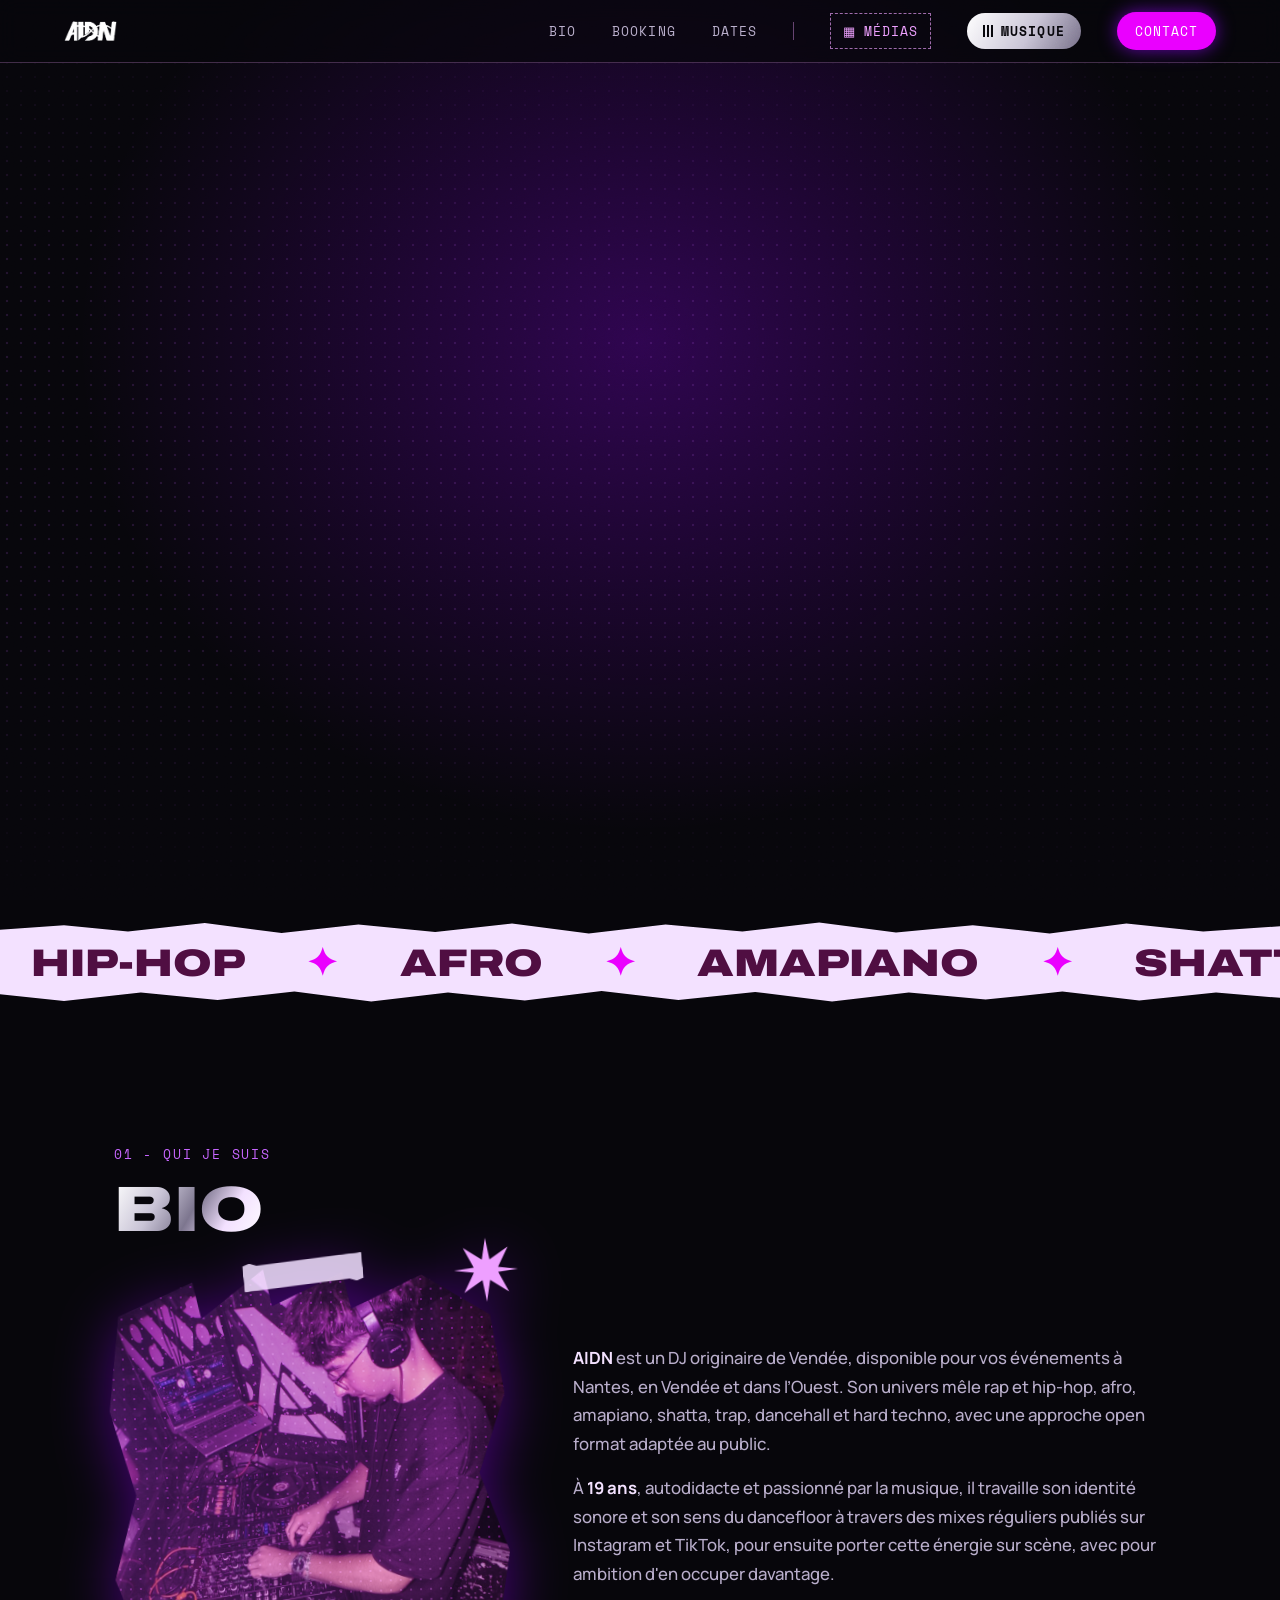
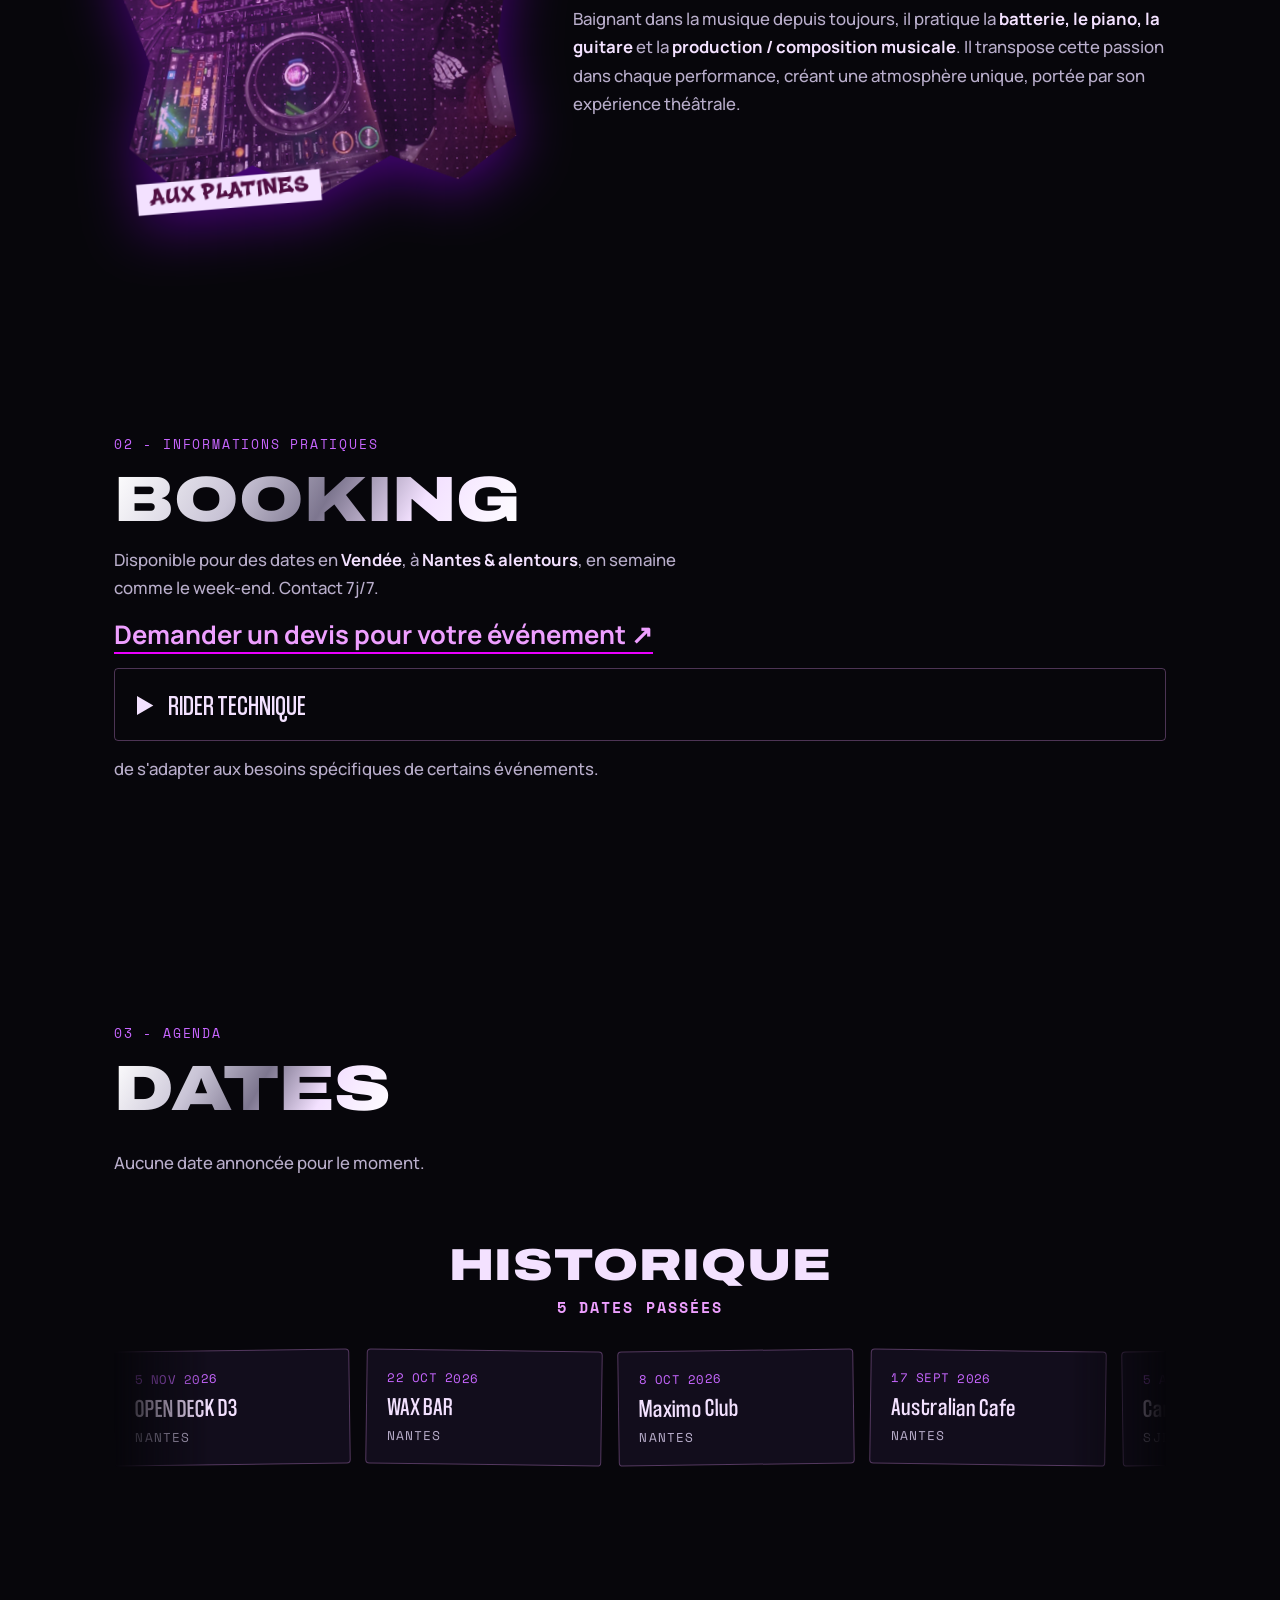
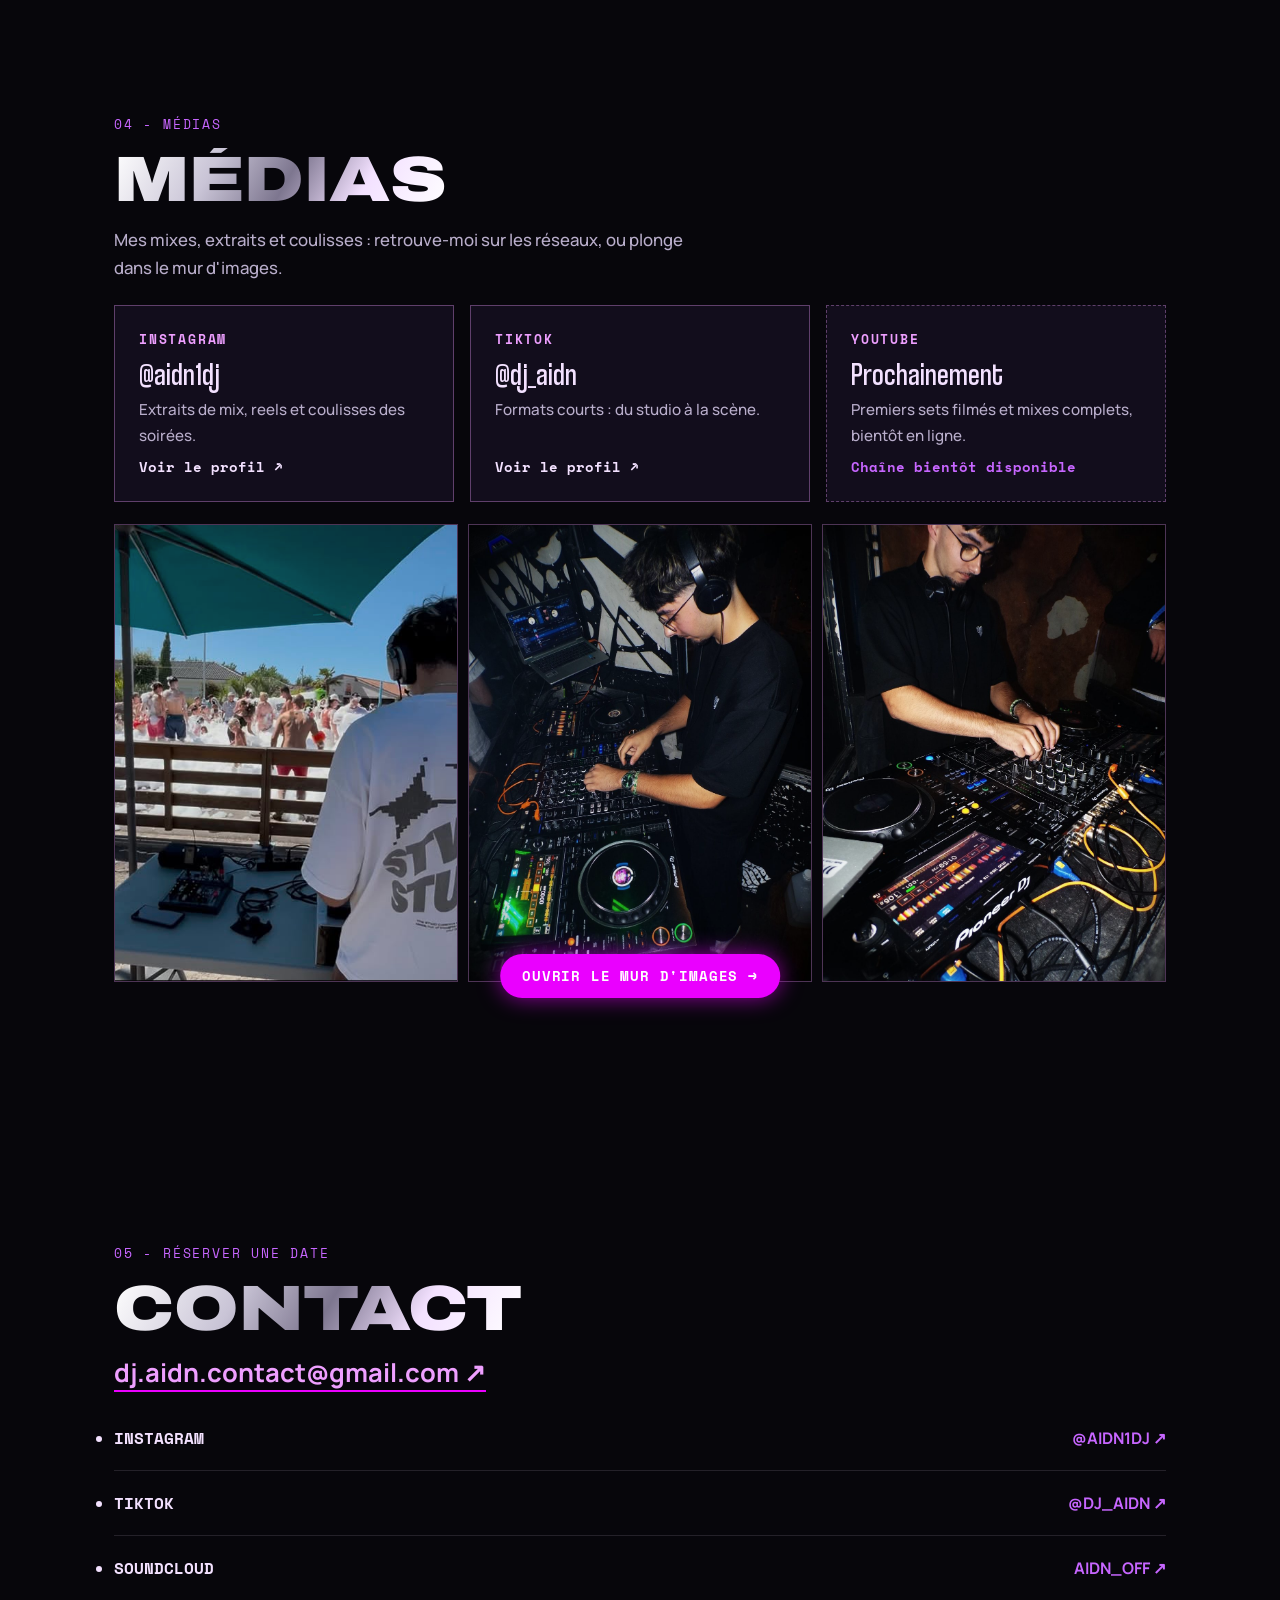
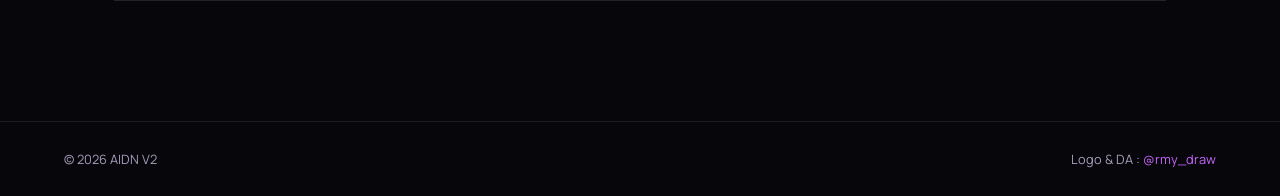
==== index.html @ d4b8a8ac "RiderTEchnique Changer" ====
<!DOCTYPE html>
<html lang="fr">
<head>
<meta charset="UTF-8">
<meta name="viewport" content="width=device-width, initial-scale=1, viewport-fit=cover">
<title>AIDN | DJ à Nantes &amp; en Vendée · DJ et producteur</title>
<meta name="description" content="DJ à Nantes, en Vendée et dans l’Ouest : AIDN anime vos soirées et événements (rap, afro, amapiano, hard techno, open format). Devis rapide, contact 7j/7.">
<meta name="robots" content="index,follow,max-image-preview:large">
<meta name="theme-color" content="#07060b">
<link rel="canonical" href="https://djaidn.fr/">
<meta property="og:type" content="website">
<meta property="og:locale" content="fr_FR">
<meta property="og:site_name" content="AIDN">
<meta property="og:title" content="AIDN | DJ à Nantes &amp; en Vendée · DJ et producteur">
<meta property="og:description" content="DJ en Vendée et à Nantes pour vos événements. Rap, hip-hop, afro, amapiano, shatta, trap, dancehall, hard techno et open format.">
<meta property="og:url" content="https://djaidn.fr/">
<meta property="og:image" content="https://djaidn.fr/assets/og-aidn.jpg">
<meta property="og:image:type" content="image/jpeg">
<meta property="og:image:width" content="1200">
<meta property="og:image:height" content="630">
<meta property="og:image:alt" content="AIDN, DJ et producteur en Vendée et à Nantes">
<meta name="twitter:card" content="summary_large_image">
<meta name="twitter:title" content="AIDN | DJ à Nantes &amp; en Vendée">
<meta name="twitter:description" content="DJ pour vos événements en Vendée, à Nantes et dans l’Ouest. Booking, dates, mixes, remix et edits.">
<meta name="twitter:image" content="https://djaidn.fr/assets/og-aidn.jpg">
<link rel="icon" href="assets/favicon-48.png" sizes="48x48" type="image/png">
<link rel="icon" href="assets/icon-192.png" sizes="192x192" type="image/png">
<link rel="apple-touch-icon" href="assets/apple-touch-icon.png">
<link rel="preload" as="image" href="assets/AIDN_2.jpg" fetchpriority="high">
<link rel="preconnect" href="https://fonts.googleapis.com">
<link rel="preconnect" href="https://fonts.gstatic.com" crossorigin>
<link href="https://fonts.googleapis.com/css2?family=Manrope:wght@500;700&family=Space+Mono:wght@400;700&display=swap" rel="stylesheet">
<link rel="preload" href="assets/fonts/Archivo-Expanded-Black.woff2" as="font" type="font/woff2" crossorigin>
<link rel="preload" href="assets/fonts/Coolvetica-Rg-Cond.woff2" as="font" type="font/woff2" crossorigin>
<link rel="stylesheet" href="style.css">
<link rel="stylesheet" href="gallery.css">
<script type="application/ld+json">
{
  "@context": "https://schema.org",
  "@graph": [
    {
      "@type": "WebSite",
      "@id": "https://djaidn.fr/#website",
      "url": "https://djaidn.fr/",
      "name": "AIDN",
      "inLanguage": "fr-FR"
    },
    {
      "@type": "WebPage",
      "@id": "https://djaidn.fr/#webpage",
      "url": "https://djaidn.fr/",
      "name": "AIDN | DJ à Nantes et en Vendée",
      "description": "DJ et producteur pour vos événements à Nantes, en Vendée et dans l’Ouest.",
      "isPartOf": { "@id": "https://djaidn.fr/#website" },
      "about": { "@id": "https://djaidn.fr/#aidn" },
      "inLanguage": "fr-FR"
    },
    {
      "@type": "Person",
      "@id": "https://djaidn.fr/#aidn",
      "name": "AIDN",
      "url": "https://djaidn.fr/",
      "image": "https://djaidn.fr/assets/AIDNwLogo.png",
      "jobTitle": ["DJ", "Producteur de musique"],
      "description": "DJ et producteur originaire de Vendée, disponible pour des événements à Nantes, en Vendée et dans l’Ouest.",
      "knowsAbout": [
        "DJ",
        "Production musicale",
        "Rap",
        "Hip-hop",
        "Afro",
        "Amapiano",
        "Shatta",
        "Trap",
        "Dancehall",
        "Hard techno",
        "Open format"
      ],
      "areaServed": [
        { "@type": "City", "name": "Nantes" },
        { "@type": "AdministrativeArea", "name": "Vendée" },
        { "@type": "AdministrativeArea", "name": "Pays de la Loire" }
      ],
      "sameAs": [
        "https://www.instagram.com/aidn1dj",
        "https://www.tiktok.com/@dj_aidn",
        "https://soundcloud.com/aidn_off"
      ]
    },
    {
      "@type": "Service",
      "@id": "https://djaidn.fr/#booking",
      "name": "Booking DJ AIDN",
      "serviceType": "Prestation DJ pour événements",
      "provider": { "@id": "https://djaidn.fr/#aidn" },
      "areaServed": [
        { "@type": "City", "name": "Nantes" },
        { "@type": "AdministrativeArea", "name": "Vendée" },
        { "@type": "AdministrativeArea", "name": "Pays de la Loire" }
      ],
      "url": "https://djaidn.fr/#booking"
    }
  ]
}
</script>
<script>document.documentElement.classList.add('js');setTimeout(function(){document.documentElement.classList.add('ready')},7000);try{if(!sessionStorage.getItem('aidn-seen'))document.documentElement.classList.add('loading')}catch(e){}</script>
</head>
<body>

<!-- ===== LOADER : logo glitch + barre chrome ===== -->
<div id="loader" aria-hidden="true">
  <div class="ld-halftone"></div>
  <div class="ld-logo">
    <img src="assets/AIDNwLogo.png" alt="">
    <svg class="ld-star a"><use href="#starBurst"></use></svg>
    <svg class="ld-star b"><use href="#starBurst"></use></svg>
    <div class="ld-foot">
      <div class="ld-meta"><span>Chargement</span><span class="ld-pct">0%</span></div>
      <div class="ld-bar"><i></i></div>
    </div>
  </div>
</div>
<div class="grain" aria-hidden="true"></div>

<!-- Forme réutilisée par gallery.css au survol des photos -->
<svg style="position:absolute;width:0;height:0" aria-hidden="true"><defs>
  <clipPath id="jaggedFrame" clipPathUnits="objectBoundingBox">
    <path d="M0.03,0.08 L0.22,0.02 L0.24,0.09 L0.4,0 L0.42,0.07 L0.6,0.01 L0.62,0.08 L0.8,0.02 L0.97,0.1 L1,0.25 L0.93,0.4 L1,0.55 L0.96,0.72 L1,0.9 L0.85,0.98 L0.68,0.93 L0.5,1 L0.33,0.94 L0.16,1 L0.02,0.9 L0.08,0.74 L0,0.58 L0.06,0.42 L0,0.26 Z"/>
  </clipPath>
  <symbol id="starBurst" viewBox="0 0 200 200"><path fill="currentColor" d="M100 0 L112 68 L170 30 L138 92 L200 100 L138 108 L170 170 L112 132 L100 200 L88 132 L30 170 L62 108 L0 100 L62 92 L30 30 L88 68 Z"/></symbol>
</defs></svg>

<!-- Tout le site vit dans #siteWrap : gallery.js le floute quand la galerie s'ouvre -->
<div id="siteWrap">

<!-- ===== NAV : fixe, flou, bordure chrome ===== -->
<header class="nav" id="nav">
  <a href="#top" class="nav-logo"><img src="assets/AIDNwLogo.png" alt="AIDN, retour en haut" width="53" height="30"></a>
  <nav aria-label="Navigation principale">
    <a href="#bio" class="nav-sec">Bio</a>
    <a href="#booking" class="nav-sec">Booking</a>
    <a href="#dates" class="nav-sec">Dates</a>
    <span class="nav-sep" aria-hidden="true"></span>
    <a href="#medias" class="nav-gal">Médias</a>
    <a href="musique.html" class="nav-music"><span class="eq" aria-hidden="true"><i></i><i></i><i></i></span>Musique</a>
    <a href="#contact" class="pill">Contact</a>
  </nav>
</header>

<main id="top">

  <!-- ===== HERO ===== -->
  <section class="hero">
    <p class="tag">Presskit 2026</p>
    <h1><img class="hero-art" src="assets/AIDN_2.jpg" alt="AIDN, DJ &amp; producer à Nantes et en Vendée"></h1>
    <p class="hero-sub">DJ en Vendée et à Nantes : rap, hip-hop, afro, amapiano, shatta, trap, dancehall, hard techno et open format. Un set qui lit la salle et ne lâche rien jusqu’au dernier titre.</p>

    <!-- Double parcours : chacun trouve sa porte en 1 clic -->
    <div class="doors">
      <a class="door door-pro" href="#booking">
        <span class="k">Booking</span>
        <strong>Organisateur, bar, club</strong>
        <em>Rider · Dates · Contact →</em>
      </a>
      <a class="door door-fan" href="musique.html">
        <span class="k">Musique</span>
        <strong>Ce que j'ai produit</strong>
        <em>Remix &amp; edits →</em>
      </a>
    </div>
  </section>

  <!-- ===== BANDEAU PAPIER (bords déchirés en CSS) ===== -->
  <div class="marquee" aria-hidden="true">
    <div class="marquee-track" id="track">
      <span>Hip-Hop</span><span>Afro</span><span>Amapiano</span><span>Shatta</span><span>Trap</span><span>Dancehall</span><span>Hard Techno</span><span>Open Format</span>
    </div>
  </div>

  <!-- ===== SECTIONS ===== -->
  <section class="stub reveal" id="bio">
    <p class="tag">01 - Qui je suis</p>
    <h2 class="chrome">Bio</h2>
    <div class="bio-grid">
      <figure class="bio-photo">
        <div class="bio-frame"><img src="assets/bio-live.jpg" alt="AIDN aux platines, casque sur les oreilles" width="900" height="1200" loading="lazy" decoding="async"></div>
        <svg class="bio-star" aria-hidden="true"><use href="#starBurst"></use></svg>
        <figcaption>Aux platines</figcaption>
      </figure>
      <div class="bio-text">
      <p><strong>AIDN</strong> est un DJ originaire de Vendée, disponible pour vos événements à Nantes, en Vendée et dans l’Ouest. Son univers mêle rap et hip-hop, afro, amapiano, shatta, trap, dancehall et hard techno, avec une approche open format adaptée au public.</p>
      <p>À <strong>19 ans</strong>, autodidacte et passionné par la musique, il travaille son identité sonore et son sens du dancefloor à travers des mixes réguliers publiés sur Instagram et TikTok, pour ensuite porter cette énergie sur scène, avec pour ambition d'en occuper davantage.</p>
      <p>Baignant dans la musique depuis toujours, il pratique la <strong>batterie, le piano, la guitare</strong> et la <strong>production / composition musicale</strong>. Il transpose cette passion dans chaque performance, créant une atmosphère unique, portée par son expérience théâtrale.</p>
    </div>
    </div>
  </section>

  <section class="stub reveal" id="booking">
    <p class="tag">02 - Informations pratiques</p>
    <h2 class="chrome">Booking</h2>
    <p>Disponible pour des dates en <strong>Vendée</strong>, à <strong>Nantes &amp; alentours</strong>, en semaine comme le week-end. Contact 7j/7.</p>
    <a class="mail" href="mailto:dj.aidn.contact@gmail.com?subject=Demande%20de%20booking%20DJ%20AIDN">Demander un devis pour votre événement ↗</a>
    <details class="rider">
      <summary>Rider technique</summary>
      <div class="rider-cols">
        <div>
          <h3>Pour un set optimal, prévoir</h3>
          <ul>
            <li>1 table de mixage Pioneer DJM S11/S7 ou DJM A9/900nxs2 <em>ou similaires</em></li>
            <li>2 platines Pioneer CDJ 2000nxs (ou + récents)</li>
            <li><em>OU</em> un contrôleur DJ Pioneer si platines indisponibles</li>
            <li>Si possible, retour DJ booth</li>
            <li>1 microphone dynamique</li>
          </ul>
        </div>
        <div>
          <h3>Matériel personnel</h3>
          <ul>
            <li>PC portable</li>
            <li>Casque Sony (3.5)</li>
            <li>Stand support ordinateur</li>
            <li>Logiciel : Serato DJ Pro</li>
          </ul>
        </div>
      </div>
    </details>
    <p><a href="#contact">de s'adapter aux besoins spécifiques de certains événements.</a></p>
  </section>

  <section class="stub reveal" id="dates">
    <p class="tag">03 - Agenda</p>
    <h2 class="chrome">Dates</h2>
    <ul class="dates" id="dates-list"></ul>
    <p id="dates-note">Chargement des dates…</p>
    <div class="dates-history" id="dates-history" hidden>
      <h3 class="history-title"><span>Historique</span><em id="history-count"></em></h3>
      <div class="history-marquee" id="history-marquee"></div>
    </div>
  </section>

  <section class="stub reveal" id="medias">
    <p class="tag">04 - Médias</p>
    <h2 class="chrome">Médias</h2>
    <p>Mes mixes, extraits et coulisses : retrouve-moi sur les réseaux, ou plonge dans le mur d'images.</p>
    <div class="media-grid">
      <a class="media-card" href="https://www.instagram.com/aidn1dj" target="_blank" rel="noopener">
        <span class="plat">Instagram</span>
        <strong>@aidn1dj</strong>
        <p>Extraits de mix, reels et coulisses des soirées.</p>
        <span class="go">Voir le profil ↗</span>
      </a>
      <a class="media-card" href="https://www.tiktok.com/@dj_aidn" target="_blank" rel="noopener">
        <span class="plat">TikTok</span>
        <strong>@dj_aidn</strong>
        <p>Formats courts : du studio à la scène.</p>
        <span class="go">Voir le profil ↗</span>
      </a>
      <div class="media-card soon">
        <span class="plat">YouTube</span>
        <strong>Prochainement</strong>
        <p>Premiers sets filmés et mixes complets, bientôt en ligne.</p>
        <span class="go">Chaîne bientôt disponible</span>
      </div>
    </div>
    <!-- id attendu par gallery.js : ouvre le mur d'images -->
    <button type="button" id="galleryTriggerMobile" class="media-wall" aria-label="Ouvrir le mur d'images">
      <div class="mw-cell"><img src="assets/photos/Mousse2.jpg" alt="" loading="lazy" decoding="async"></div>
      <div class="mw-cell"><img src="assets/photos/Austra3.JPG" alt="" loading="lazy" decoding="async"></div>
      <div class="mw-cell"><img src="assets/photos/Austra1.JPG" alt="" loading="lazy" decoding="async"></div>
      <span>Ouvrir le mur d'images →</span>
    </button>
  </section>

  <section class="stub reveal" id="contact">
    <p class="tag">05 - Réserver une date</p>
    <h2 class="chrome">Contact</h2>
    <a class="mail" href="mailto:dj.aidn.contact@gmail.com">dj.aidn.contact@gmail.com ↗</a>
    <ul class="socials">
      <li><a href="https://www.instagram.com/aidn1dj" target="_blank" rel="noopener">Instagram <span>@aidn1dj ↗</span></a></li>
      <li><a href="https://www.tiktok.com/@dj_aidn" target="_blank" rel="noopener">TikTok <span>@dj_aidn ↗</span></a></li>
      <li><a href="https://soundcloud.com/aidn_off" target="_blank" rel="noopener">SoundCloud <span>aidn_off ↗</span></a></li>
    </ul>
  </section>
</main>

<footer>
  <span>© 2026 AIDN V2</span>
  <span>Logo &amp; DA : <a href="https://www.instagram.com/rmy_draw/" target="_blank" rel="noopener">@rmy_draw</a></span>
</footer>
</div><!-- /siteWrap -->

<script src="script.js" defer></script>
<script src="gallery.js" defer></script>
</body>
</html>
---- style.css ----
/* =========================================================
   style.css — AIDN · Direction 1 « Y2K Grunge & Modern Clubbing »
   1. Variables  2. Base  3. Nav  4. Hero  5. Bandeau papier
   6. Sections  7. Responsive / accessibilité
   ========================================================= */

@font-face{font-family:'Archivo Expanded';src:url('assets/fonts/Archivo-Expanded-Black.woff2') format('woff2');font-weight:900;font-style:normal;font-display:swap}
@font-face{font-family:'Coolvetica Condensed';src:url('assets/fonts/Coolvetica-Rg-Cond.woff2') format('woff2');font-weight:400;font-style:normal;font-display:swap}
@font-face{font-family:'Grime Slime';src:url('assets/fonts/GrimeSlime-Regular.woff2') format('woff2');font-weight:400;font-style:normal;font-display:swap}

/* ---------- 1. Variables : palette de la charte + effet chrome ---------- */
:root {
  --ink: #07060b; 
  --surface: #120d1c;
  --deep: #500e42; 
  --vivid: #ea00ff; 
  --mid: #c766ff; 
  --pink: #ee9fff; 
  --pale: #f3e1ff;
  --chrome: linear-gradient(120deg,#fff 0%,#c9c4d6 30%,#7d768f 52%,#f3e1ff 74%,#fff 100%);
  
  /* Polices : titres / sous-titres / accents / texte / labels */
  --display: 'Archivo Expanded', 'Arial Black', sans-serif;
  --cond: 'Coolvetica Condensed', 'Arial Narrow', sans-serif;
  --tag: 'Grime Slime', cursive;
  --body: 'Manrope', sans-serif;
  --mono: 'Space Mono', monospace;
  
  --pad: clamp(20px,5vw,64px);
}

/* ---------- 2. Base ---------- */

*{box-sizing:border-box;margin:0;padding:0}
html{scroll-behavior:smooth;scroll-padding-top:80px}
body{background:var(--ink);color:var(--pale);font:500 1rem/1.6 var(--body);overflow-x:hidden}
img{max-width:100%;display:block}
a{color:inherit;text-decoration:none}
:focus-visible{outline:2px solid var(--pink);outline-offset:3px}
::selection{background:var(--vivid);color:#fff}


/* Grain : la texture qui casse le côté « lisse » */
.grain{
  position:fixed;inset:0;z-index:60;pointer-events:none;opacity:.08;mix-blend-mode:overlay;
  background-image:url("data:image/svg+xml,%3Csvg xmlns='http://www.w3.org/2000/svg' width='120' height='120'%3E%3Cfilter id='n'%3E%3CfeTurbulence type='fractalNoise' baseFrequency='0.9' numOctaves='2' stitchTiles='stitch'/%3E%3C/filter%3E%3Crect width='100%25' height='100%25' filter='url(%23n)'/%3E%3C/svg%3E");
}
.tag{font:400 .72rem var(--mono);letter-spacing:.18em;text-transform:uppercase;color:var(--mid)}
.chrome{background:var(--chrome);-webkit-background-clip:text;background-clip:text;color:transparent}

/* ---------- 3. Nav ---------- */
.nav{
  position:fixed;top:0;left:0;right:0;z-index:50;
  display:flex;align-items:center;justify-content:space-between;
  padding:12px var(--pad);padding-top:calc(12px + env(safe-area-inset-top,0px));
  background:rgba(7,6,11,.7);backdrop-filter:blur(10px);
  border-bottom:1px solid rgba(238,159,255,.25);transition:padding .3s ease;
}
.nav.scrolled{padding-block:6px}
.nav-logo img{height:30px;width:auto}
.nav nav{display:flex;align-items:center;gap:clamp(16px,3vw,36px)}
.nav a:not(.nav-logo),.nav-btn{font:400 .76rem var(--mono);letter-spacing:.08em;text-transform:uppercase;color:#b9aecb;transition:color .2s}
.nav a:not(.nav-logo):hover,.nav-btn:hover{color:#fff}
.nav .pill{color:var(--pale);border:1px solid var(--vivid);border-radius:999px;padding:8px 16px}
.nav .pill:hover{background:var(--vivid)}

/* ---------- 4. Hero ---------- */
.hero{
  position:relative;min-height:100svh;overflow:hidden;
  display:flex;flex-direction:column;align-items:center;justify-content:center;text-align:center;
  padding:96px var(--pad) 72px;
  background:radial-gradient(ellipse at 50% 38%,rgba(149,0,255,.28),transparent 62%);
}
/* Halftone : trame de points en surimpression */
.hero::before{
  content:"";position:absolute;inset:0;pointer-events:none;opacity:.14;
  background:radial-gradient(circle,var(--mid) 1.3px,transparent 1.6px) 0 0/14px 14px;
  -webkit-mask-image:linear-gradient(transparent,#000 30%,#000 70%,transparent);
          mask-image:linear-gradient(transparent,#000 30%,#000 70%,transparent);
}
.hero>*{position:relative}
/* Le PNG a un fond noir : « screen » le fond le décor sans carré visible */
.hero-art{width:min(130%,1080px);margin:-6% auto -8%;mix-blend-mode:screen}
.hero-sub{max-width:46ch;color:#b9aecb}

.doors{display:grid;grid-template-columns:1fr 1fr;gap:16px;width:min(100%,720px);margin-top:36px;text-align:left}
.door{
  display:flex;flex-direction:column;gap:6px;padding:22px 24px;border-radius:4px;
  border:1px solid rgba(238,159,255,.4);background:rgba(18,13,28,.75);
  transition:transform .25s ease,box-shadow .25s ease,background .25s ease;
}
.door .k{font:700 .7rem var(--mono);letter-spacing:.16em;text-transform:uppercase;color:var(--pink)}
.door strong{font:400 1.7rem/1.05 var(--cond)}
.door em{font:400 .76rem var(--mono);font-style:normal;color:#b9aecb}
.door:hover{transform:translateY(-4px) rotate(-.6deg);box-shadow:0 0 34px rgba(149,0,255,.6);background:var(--deep)}
.door-fan{border-color:var(--vivid)}

/* ---------- 5. Bandeau « papier » aux bords déchirés + défilement ---------- */
.marquee{position:relative;background:var(--pale);color:var(--deep);padding:20px 0;overflow:hidden;margin:20px 0}
.marquee::before,.marquee::after{content:"";position:absolute;left:0;right:0;height:18px;background:var(--ink)}
.marquee::before{top: -1px;clip-path:polygon(0 0,100% 0,100% 40%,94% 70%,88% 25%,82% 80%,76% 35%,70% 75%,64% 20%,58% 70%,52% 30%,46% 80%,40% 25%,34% 72%,28% 30%,22% 78%,16% 22%,10% 70%,5% 35%,0 60%)}
.marquee::after{bottom:0;clip-path:polygon(0 100%,100% 100%,100% 60%,95% 30%,89% 75%,83% 25%,77% 70%,71% 30%,65% 80%,59% 28%,53% 72%,47% 22%,41% 75%,35% 30%,29% 80%,23% 25%,17% 72%,11% 30%,5% 78%,0 40%)}
.marquee-track{display:flex;width:max-content;animation:scroll 30s linear infinite}
.marquee-track span{font:900 clamp(1.4rem,4vw,2.4rem) var(--display);text-transform:uppercase;padding:0 .8em;white-space:nowrap}
.marquee-track span::after{content:"✦";margin-left:1.6em;color:var(--vivid)}
@keyframes scroll{to{transform:translateX(-50%)}}

/* ---------- 6. Sections ---------- */
.stub{max-width:1180px;margin:0 auto;padding:clamp(72px,10vw,120px) var(--pad);display:flex;flex-direction:column;gap:14px;align-items:flex-start}
.stub h1,.stub h2{font:900 clamp(2.2rem,6vw,4rem)/1 var(--display);text-transform:uppercase}
.stub p:not(.tag){color:#b9aecb;max-width:52ch}
.slot{width:100%;min-height:150px;margin-top:10px;display:grid;place-items:center;border:1px dashed rgba(238,159,255,.35);border-radius:4px;font:400 .76rem var(--mono);text-transform:uppercase;letter-spacing:.08em;color:var(--mid)}
.mail{font:700 clamp(1rem,3vw,1.6rem) var(--body);color:var(--pink);border-bottom:2px solid var(--vivid)}
footer{display:flex;flex-wrap:wrap;justify-content:space-between;gap:12px;padding:28px var(--pad);border-top:1px solid rgba(243,225,255,.1);font:400 .72rem var(--body);color:#8f84a3}
footer a{color:var(--mid)}

/* Apparition au scroll (activée seulement si le JS tourne) */
.js .reveal>*{opacity:0;transform:translateY(20px);transition:opacity .7s ease,transform .7s cubic-bezier(.2,.8,.2,1);transition-delay:calc(var(--i,0)*80ms)}
.js .reveal.in>*{opacity:1;transform:none}

/* ---------- 7. Responsive & accessibilité ---------- */
@media (max-width:720px){
  .nav-sec,.nav-sep{display:none} /* menu burger prévu à l'étape suivante */
  .doors{grid-template-columns:1fr}
}
@media (prefers-reduced-motion:reduce){
  html{scroll-behavior:auto}
  .marquee-track{animation:none}
  .js .reveal{opacity:1;transform:none;transition:none}
  .door{transition:none}
}

/* ---------- 8. Galerie (alias pour le gallery.css existant) ---------- */
:root{--violet:var(--vivid);--paper:var(--pale);--line:rgba(243,225,255,.12);--muted:#b9aecb}
.eyebrow{font:400 .72rem var(--mono);letter-spacing:.18em;text-transform:uppercase;color:var(--mid)}
#siteWrap{transition:filter .4s ease}
.nav-btn{background:none;border:0;cursor:pointer}
.open-gal{font:700 .8rem var(--mono);letter-spacing:.06em;text-transform:uppercase;color:var(--pale);background:none;cursor:pointer;border:1px solid var(--vivid);border-radius:999px;padding:14px 26px;transition:background .2s}
.open-gal:hover{background:var(--vivid)}

/* ---------- 9. Booking, dates, contact ---------- */
.rider,.tracks,.dates,.socials,.legal{width:100%}
.rider{border:1px solid rgba(238,159,255,.3);border-radius:4px;padding:18px 22px}
.rider summary{font:400 1.8rem var(--cond);text-transform:uppercase;cursor:pointer}
.rider-cols{display:grid;grid-template-columns:repeat(auto-fit,minmax(240px,1fr));gap:24px;margin-top:16px}
.rider h3{font:700 .72rem var(--body);letter-spacing:.14em;text-transform:uppercase;color:var(--pink);margin-bottom:8px}
.rider li{margin-left:1.1em;list-style:square;color:#b9aecb}
.rider em{font-style:normal;color:var(--mid);margin-right:.4em}
.dates li,.socials a{display:flex;align-items:center;gap:20px;padding:18px 0;border-bottom:1px solid rgba(243,225,255,.12)}
.dates time{display:flex;flex-direction:column;align-items:center;min-width:64px;font:400 .66rem var(--mono);text-transform:uppercase;color:var(--mid)}
.dates time b{font:900 2rem/1 var(--display);color:var(--pale)}
.dates div{flex:1;display:flex;flex-direction:column}
.dates strong{font:400 1.7rem/1.1 var(--cond)}
.dates span{color:#b9aecb}
.badge{font:700 .66rem var(--mono);letter-spacing:.08em;text-transform:uppercase;color:var(--pink);border:1px solid rgba(238,159,255,.4);padding:3px 8px;align-self:flex-start}
.socials a{justify-content:space-between;font:700 .9rem var(--mono);text-transform:uppercase}
.socials a span{color:var(--mid);font-family: var(--body);}
.socials a:hover span{color:var(--pink)}

/* ---------- 10. Lecteur audio ---------- */
.track{display:grid;grid-template-columns:48px 1fr auto;grid-template-areas:"p i d" "s s t";gap:8px 16px;align-items:center;padding:18px 0;border-bottom:1px solid rgba(243,225,255,.12)}
.t-play{grid-area:p;width:48px;height:48px;border-radius:50%;border:1px solid var(--vivid);background:var(--deep);color:#fff;cursor:pointer;transition:box-shadow .2s}
.t-play:hover,.track.playing .t-play{box-shadow:0 0 22px rgba(149,0,255,.7);background:var(--vivid)}
.t-info{grid-area:i;display:flex;flex-direction:column;gap:6px}
.t-info strong{font:400 1.5rem/1.1 var(--cond)}
.t-seek{grid-area:s;width:100%;accent-color:var(--vivid)}
.t-time{grid-area:t;font:400 .76rem var(--mono);color:var(--mid)}
.t-dl{grid-area:d;font:700 .76rem var(--mono);color:var(--pale);border:1px solid var(--line);padding:8px 12px;transition:border-color .2s}
.t-dl:hover{border-color:var(--vivid)}
.legal{margin-top:18px;padding:16px 20px;border-left:3px solid var(--vivid);background:var(--surface);font-size:.86rem;color:#b9aecb}
.legal strong,.legal b{color:var(--pale)}
dialog{margin:auto;max-width:min(92vw,440px);padding:26px;border:1px solid var(--vivid);background:var(--surface);color:var(--pale)}
dialog::backdrop{background:rgba(7,6,11,.8);backdrop-filter:blur(4px)}
dialog h3{font:400 1.7rem var(--cond);margin-bottom:10px}
dialog p{color:#b9aecb;margin-bottom:14px}
dialog label{display:flex;gap:10px;align-items:center;font-size:.9rem}
.dlg-actions{display:flex;justify-content:flex-end;gap:10px;margin-top:20px}
.dlg-actions button{font:700 .76rem var(--mono);text-transform:uppercase;padding:10px 16px;border:1px solid var(--vivid);background:none;color:var(--pale);cursor:pointer}
#dlGo{background:var(--vivid)}
#dlGo:disabled{opacity:.35;cursor:not-allowed}

/* ---------- 11. Bio + page Musique ---------- */
#bio .bio-text{display:flex;flex-direction:column;gap:16px;max-width:62ch}
#bio .bio-text p{font-size:1.05rem;max-width:none}
.stub strong{color:var(--pale)}
.page-top{padding-top:clamp(120px,16vw,170px)}
.nav a[aria-current="page"]{color:#fff}

/* ---------- 12. Nav : 3 familles ---------- */
/* Liens de section (Bio, Booking, Dates) = texte mono sobre, voir §3.
   Galerie = étiquette pointillée (ouvre le mur d'images) */
.nav-sep{width:1px;height:18px;background:rgba(238,159,255,.4)}
.nav a.nav-gal,.nav button.nav-gal{display:inline-flex;align-items:center;gap:8px;color:var(--pink);border:1px dashed rgba(238,159,255,.65);padding:7px 12px;transition:transform .2s,background .2s}
.nav .nav-gal::before{content:"▦";font-size:.8rem}
.nav a.nav-gal:hover,.nav button.nav-gal:hover{background:var(--deep);color:#fff;transform:rotate(-2deg)}
/* Musique = pastille chrome avec mini égaliseur (ouvre une autre page) */
.nav a.nav-music{display:inline-flex;align-items:center;color:var(--ink);font-weight:700;background:var(--chrome);background-size:200% 100%;border-radius:999px;padding:8px 16px;transition:box-shadow .25s,background-position .4s}
.nav a.nav-music:hover{color:var(--ink);background-position:100% 0;box-shadow:0 0 22px rgba(199,102,255,.8)}
.nav a.nav-music[aria-current]{box-shadow:0 0 0 2px var(--vivid)}
.eq{display:inline-flex;align-items:flex-end;gap:2px;height:12px;margin-right:8px}
.eq i{width:2px;height:100%;background:currentColor;transform-origin:bottom;animation:eq 1s ease-in-out infinite}
.eq i:nth-child(2){animation-delay:.2s}.eq i:nth-child(3){animation-delay:.4s}
@keyframes eq{50%{transform:scaleY(.3)}}
/* Contact = bouton plein néon (l'action principale) */
.nav a.pill{color:#fff;background:var(--vivid);border:0;padding:9px 18px;box-shadow:0 0 18px rgba(149,0,255,.65);transition:background .2s,box-shadow .2s,color .2s}
.nav a.pill:hover{background:var(--pink);color:var(--ink);box-shadow:0 0 26px rgba(238,159,255,.8)}

/* ---------- 13. Bio : photo « sticker » Y2K ---------- */
.bio-grid{display:grid;grid-template-columns:minmax(0,.8fr) minmax(0,1.2fr);gap:clamp(28px,5vw,64px);align-items:center;width:100%;margin-top:12px}
.bio-photo{position:relative;transform:rotate(-2deg);filter:drop-shadow(0 12px 28px rgba(149,0,255,.45))}
.bio-frame{position:relative;aspect-ratio:3/4;background:var(--deep);clip-path:url(#jaggedFrame);-webkit-clip-path:url(#jaggedFrame)}
.bio-frame img{width:100%;height:100%;object-fit:cover}
.bio-frame::before,.bio-frame::after{content:"";position:absolute;inset:0;pointer-events:none;transition:opacity .4s}
.bio-frame::before{opacity:.28;mix-blend-mode:screen;background:radial-gradient(circle,var(--mid) 1.2px,transparent 1.5px) 0 0/10px 10px}
.bio-frame::after{opacity:.5;mix-blend-mode:color;background:linear-gradient(160deg,var(--vivid),var(--deep))}
.bio-photo:hover .bio-frame::after{opacity:.12}
.bio-photo::before{content:"";position:absolute;z-index:2;top:-10px;left:50%;width:120px;height:28px;background:rgba(243,225,255,.85);transform:translateX(-50%) rotate(-4deg);clip-path:polygon(0 8%,6% 0,12% 10%,100% 0,100% 92%,94% 100%,88% 90%,0 100%)}
.bio-star{position:absolute;z-index:2;top:-24px;right:-18px;width:64px;height:64px;color:var(--pink);animation:bio-spin 20s linear infinite}
@keyframes bio-spin{to{transform:rotate(360deg)}}
.bio-photo figcaption{position:absolute;z-index:2;left:14px;bottom:-10px;background:var(--pale);color:var(--deep);font:400 1.3rem/1 var(--tag);letter-spacing:.02em;padding:5px 12px;transform:rotate(-3deg)}

/* ---------- 14. Loader ---------- */
#loader{--ld-w:clamp(150px,40vw,220px);position:fixed;inset:0;z-index:100;display:none;align-items:center;justify-content:center;background:var(--ink) radial-gradient(ellipse at 50% 50%,rgba(149,0,255,.35),transparent 60%);transition:transform .85s cubic-bezier(.77,0,.18,1) .3s}
.loading #loader{display:flex}
html.loading{overflow:hidden}
/* Sortie : le contenu zoome et s'efface, puis le rideau monte avec un bord papier déchiré */
#loader.out{transform:translateY(-104%);pointer-events:none}
#loader::after{content:"";position:absolute;left:0;right:0;top:100%;height:20px;background:var(--pale);clip-path:polygon(0 0,100% 0,100% 30%,94% 80%,88% 35%,82% 90%,76% 40%,70% 85%,64% 30%,58% 80%,52% 38%,46% 90%,40% 32%,34% 82%,28% 36%,22% 88%,16% 30%,10% 80%,5% 40%,0 70%)}
.ld-halftone{position:absolute;inset:0;opacity:.16;background:radial-gradient(circle,var(--mid) 1.3px,transparent 1.6px) 0 0/14px 14px;-webkit-mask-image:radial-gradient(circle,#000,transparent 75%);mask-image:radial-gradient(circle,#000,transparent 75%)}
.ld-logo{position:relative;width:var(--ld-w);transition:opacity .3s ease,transform .5s cubic-bezier(.5,0,.8,.3)}
#loader.out .ld-logo{opacity:0;transform:scale(1.35)}
.ld-logo img{width:100%;animation:ld-glitch 1.1s steps(1,end) infinite}
/* Glitch RVB : le logo PNG est détouré, drop-shadow suit sa forme exacte */
@keyframes ld-glitch{
  0%,60%,100%{transform:none;filter:drop-shadow(0 0 14px rgba(149,0,255,.8))}
  20%{transform:translate(-3px,1px);filter:drop-shadow(-4px 0 0 var(--pink)) drop-shadow(4px 0 0 var(--vivid))}
  40%{transform:translate(2px,-1px);filter:drop-shadow(3px 0 0 var(--pink)) drop-shadow(-3px 0 0 var(--vivid))}
  80%{transform:translate(-1px,0) skewX(-4deg);filter:drop-shadow(-3px 0 0 var(--mid)) drop-shadow(3px 0 0 var(--deep))}
}
.ld-star{position:absolute;width:30px;height:30px;color:var(--pink);animation:bio-spin 8s linear infinite}
.ld-star.a{top:-16px;left:-12px}
.ld-star.b{bottom:-14px;right:-10px;width:20px;height:20px;color:var(--vivid);animation-direction:reverse}
/* Texte + barre accrochés sous le logo : le logo reste pile au centre de l'écran */
.ld-foot{position:absolute;left:0;right:0;top:100%;display:grid;gap:6px}
.ld-meta{display:flex;justify-content:space-between;font:700 .56rem var(--mono);letter-spacing:.12em;text-transform:uppercase;color:var(--mid)}
.ld-bar{height:4px;border:1px solid rgba(238,159,255,.5);padding:1px}
.ld-bar i{display:block;height:100%;background:var(--chrome);transform:scaleX(0);transform-origin:left;box-shadow:0 0 10px var(--vivid)}

@media (max-width:720px){
  .nav nav{gap:8px}
  .nav a:not(.nav-logo),.nav-btn{font-size:.64rem}
  .nav a.nav-gal,.nav button.nav-gal{padding:6px 8px}
  .nav a.nav-music{padding:6px 10px}
  .nav a.pill{padding:7px 12px}
  .bio-grid{grid-template-columns:1fr}
  .bio-photo{max-width:320px;margin:0 auto}
}
@media (prefers-reduced-motion:reduce){
  .ld-logo img,.ld-star,.bio-star,.eq i{animation:none}
  #loader{transition:none}
}

/* ---------- 15. Animations (transform / opacity uniquement = GPU, pas de reflow) ---------- */
/* Entrée du hero en cascade. On n'anime PAS le <h1> : un parent animé isolerait le
   mix-blend-mode du logo et ferait réapparaître son fond noir. */
.js:not(.ready) .hero>:not(h1),.js:not(.ready) .hero-art{opacity:0}
.ready .hero>:not(h1),.ready .hero-art{animation:rise .8s cubic-bezier(.2,.8,.2,1) backwards;animation-delay:calc(var(--i,0)*90ms)}
.hero-art{--i:1}.hero>:nth-child(3){--i:2}.hero>:nth-child(4){--i:3}
@keyframes rise{from{opacity:0;transform:translateY(22px)}}
/* Photo Bio : se redresse en se posant */
.bio-photo{transition:transform .9s cubic-bezier(.2,.8,.2,1) .25s}
.js .reveal:not(.in) .bio-photo{transform:rotate(-7deg) scale(.9)}
/* Retour tactile au clic */
.door:active,.nav a.pill:active,.nav a.nav-music:active,.open-gal:active,.t-play:active{transform:scale(.97)}
/* Bandeau : pause au survol */
.marquee:hover .marquee-track{animation-play-state:paused}
/* Lecture en cours : anneau qui pulse autour du bouton */
.t-play{position:relative}
.track.playing .t-play::after{content:"";position:absolute;inset:-1px;border-radius:50%;border:1px solid var(--pink);animation:ring 1.4s ease-out infinite}
@keyframes ring{to{transform:scale(1.6);opacity:0}}
/* Progression du scroll : filet chrome sous la nav */
.nav::after{content:"";position:absolute;left:0;right:0;bottom:-1px;height:2px;background:var(--chrome);transform:scaleX(var(--p,0));transform-origin:left}
/* Économie de ressources : on met en pause ce qui n'est pas visible ou qui est flouté */
.is-paused,.is-paused *{animation-play-state:paused}
#siteWrap.is-blurred *{animation-play-state:paused}

@media (prefers-reduced-motion:reduce){
  .js:not(.ready) .hero>:not(h1),.js:not(.ready) .hero-art{opacity:1}
  .ready .hero>:not(h1),.ready .hero-art{animation:none}
  .js .reveal>*{opacity:1;transform:none;transition:none}
  .js .reveal:not(.in) .bio-photo{transform:rotate(-2deg)}
  #loader.out{transform:none;opacity:0}
  #loader::after{display:none}
  .track.playing .t-play::after{animation:none}
}

/* ---------- 16. Dates (lues depuis dates.json) : horaires au centre ---------- */
.dates li{display:grid;grid-template-columns:190px auto 1fr;align-items:center;gap:16px 32px;padding:22px 0}
.dates .d-left{display:flex;flex-direction:row;align-items:center;gap:20px;flex:none}
.dates .d-venue{display:flex;flex-direction:column;flex:none}
.dates .d-hours{display:flex;flex-direction:column;align-items:center;text-align:center;gap:4px;flex:none;justify-self:end}
.dates .d-hours b{font:900 clamp(1.3rem,3.4vw,2rem)/1 var(--display);color:var(--pale);white-space:nowrap}
.dates .d-hours span{font:400 .85rem var(--mono);letter-spacing:.1em;text-transform:uppercase;color:var(--mid)}
.dates .d-right{display:flex;flex-direction:column;align-items:flex-start;gap:8px;flex:none;order:-1}
.badge.spray{font:400 1.3rem/1 var(--tag);letter-spacing:.02em;text-transform:none;color:var(--pink);border:0;padding:0;white-space:nowrap;transform:rotate(-4deg);transform-origin:left center}

/* Historique : dates passées, centrées, en défilement continu (même principe que le bandeau papier) */
.dates li:last-child{border-bottom:0}
.dates-history{width:100%;margin-top:clamp(28px,5vw,52px);display:flex;flex-direction:column;align-items:center;gap:22px;text-align:center}
.dates-history[hidden]{display:none}
.history-title{display:flex;flex-direction:column;align-items:center;gap:8px}
.history-title span{font:900 clamp(1.8rem,5vw,2.8rem)/1 var(--display);letter-spacing:.02em;text-transform:uppercase;color:var(--pale)}
.history-title em{font:700 .95rem var(--mono);font-style:normal;letter-spacing:.14em;text-transform:uppercase;color:var(--pink)}
.history-marquee{width:100%;overflow:hidden;padding:10px 0;-webkit-mask-image:linear-gradient(90deg,transparent,#000 9%,#000 91%,transparent);mask-image:linear-gradient(90deg,transparent,#000 9%,#000 91%,transparent)}
.history-track{display:flex;width:max-content;animation:history-scroll var(--dur,36s) linear infinite}
.history-marquee:hover .history-track{animation-play-state:paused}
.history-group{display:flex;gap:16px;padding-right:16px;list-style:none}
@keyframes history-scroll{to{transform:translateX(-50%)}}
.history-card{flex:none;width:236px;display:flex;flex-direction:column;gap:6px;padding:18px 20px;text-align:left;border:1px solid rgba(238,159,255,.3);border-radius:4px;background:var(--surface);transition:border-color .25s,box-shadow .25s}
.history-card:nth-child(odd){transform:rotate(-.8deg)}
.history-card:nth-child(even){transform:rotate(.8deg)}
.history-card:hover{border-color:var(--vivid);box-shadow:0 0 22px rgba(234,0,255,.35)}
.history-card time{font:400 .78rem var(--mono);letter-spacing:.1em;text-transform:uppercase;color:var(--mid)}
.history-card strong{font:400 1.6rem/1.05 var(--cond);color:var(--pale)}
.history-card span{font:400 .8rem var(--mono);letter-spacing:.08em;text-transform:uppercase;color:#b9aecb}
@media (max-width:720px){.history-card{width:200px}}
@media (prefers-reduced-motion:reduce){
  .history-marquee{-webkit-mask-image:none;mask-image:none}
  .history-track{animation:none;width:auto;justify-content:center}
  .history-group{flex-wrap:wrap;justify-content:center;padding-right:0}
  .history-group[aria-hidden="true"],.h-dup{display:none}
}

@media (max-width:720px){
  .dates li{grid-template-columns:1fr;justify-items:center;text-align:center;gap:12px}
  .dates .d-left{flex-direction:column;gap:10px}
  .dates .d-right{align-items:center;justify-self:center}
  .dates .d-right:empty{display:none}
  .dates .d-hours{justify-self:center}
  .badge.spray{transform-origin:center}
}

/* ---------- 17. Lisibilité : tailles minimales, contrastes, confort de lecture ---------- */
.tag,.eyebrow{font-size:.8rem;letter-spacing:.14em}
.nav a:not(.nav-logo),.nav-btn{font-size:.82rem}
.door{padding:24px 26px}
.door .k{font-size:.78rem}
.door em{font-size:.85rem}
.badge{font-size:.74rem}
.rider h3{font-size:.8rem}
.dates time{font-size:.78rem}
.t-time{font-size:.85rem}
.t-dl{font-size:.85rem;padding:11px 14px}
.dlg-actions button{font-size:.85rem;padding:12px 18px}
.legal{font-size:.92rem;line-height:1.65}
.stub p:not(.tag){font-size:1.05rem;line-height:1.7}
.socials a{font-size:1rem;padding:20px 0}
footer{font-size:.8rem;color:#a79cba}
@media (max-width:720px){.nav a:not(.nav-logo),.nav-btn{font-size:.68rem}}

/* ---------- 18. Médias ---------- */
.media-grid{display:grid;grid-template-columns:repeat(auto-fit,minmax(240px,1fr));gap:16px;width:100%;margin-top:8px}
.media-card{display:flex;flex-direction:column;gap:8px;padding:24px;min-height:190px;border:1px solid rgba(238,159,255,.35);background:var(--surface);transition:transform .25s,box-shadow .25s,border-color .25s}
.media-card .plat{font:700 .8rem var(--mono);letter-spacing:.14em;text-transform:uppercase;color:var(--pink)}
.media-card strong{font:400 2rem/1 var(--cond);color:var(--pale)}
.media-card p{flex:1;font-size:.95rem !important;color:#b9aecb}
.media-card .go{font:700 .85rem var(--mono);color:var(--pale)}
a.media-card:hover{transform:translateY(-4px) rotate(-.5deg);border-color:var(--vivid);box-shadow:0 0 28px rgba(234,0,255,.45)}
.media-card.soon{border-style:dashed}
.media-card.soon .go{color:var(--mid)}
.media-wall{position:relative;display:grid;grid-template-columns:repeat(3,1fr);gap:10px;width:100%;margin:8px 0 22px;padding:0;border:0;background:none;cursor:pointer}
.mw-cell{position:relative;aspect-ratio:3/4;overflow:hidden;border:1px solid rgba(238,159,255,.3);transition:transform .35s}
.mw-cell img{position:absolute;inset:0;width:100%;height:100%;object-fit:cover;filter:saturate(.85);transition:filter .35s}
.media-wall:hover .mw-cell img{filter:none}
.media-wall:hover .mw-cell:nth-child(odd){transform:rotate(-1.2deg)}
.media-wall:hover .mw-cell:nth-child(even){transform:rotate(1.2deg)}
/* Changement de photo : la nouvelle remonte avec un bord déchiré + flash de couleur (clip-path/filter, 13 points à chaque étape) */
.mw-next{animation:mw-tear .85s cubic-bezier(.65,0,.25,1) forwards;clip-path:polygon(0 100%,10% 100%,20% 100%,30% 100%,40% 100%,50% 100%,60% 100%,70% 100%,80% 100%,90% 100%,100% 100%,100% 100%,0 100%)}
@keyframes mw-tear{
  0%{clip-path:polygon(0 100%,10% 100%,20% 100%,30% 100%,40% 100%,50% 100%,60% 100%,70% 100%,80% 100%,90% 100%,100% 100%,100% 100%,0 100%);filter:saturate(2.2) contrast(1.3) hue-rotate(-30deg)}
  50%{clip-path:polygon(0 56%,10% 46%,20% 60%,30% 44%,40% 58%,50% 48%,60% 62%,70% 45%,80% 57%,90% 47%,100% 55%,100% 100%,0 100%)}
  100%{clip-path:polygon(0 -4%,10% -10%,20% -5%,30% -11%,40% -4%,50% -9%,60% -5%,70% -11%,80% -4%,90% -9%,100% -5%,100% 100%,0 100%);filter:saturate(.85)}
}
@media (prefers-reduced-motion:reduce){.mw-next{animation:none}}
.media-wall span{position:absolute;left:50%;bottom:-16px;transform:translateX(-50%);white-space:nowrap;background:var(--vivid);color:#fff;font:700 .85rem var(--mono);letter-spacing:.06em;text-transform:uppercase;padding:12px 22px;border-radius:999px;box-shadow:0 0 22px rgba(234,0,255,.6)}
---- gallery.css ----
/* =========================================================
   gallery.css — Menu "Galerie" : mur d'images en paquets
   + effet "pop" au clic + flou d'arrière-plan
   ========================================================= */

/* Le reste du site passe flou quand la galerie est ouverte */
#siteWrap.is-blurred{
  filter:blur(14px) brightness(.6);
  pointer-events:none;
}

::-webkit-scrollbar{
  width:8px; height:8px;
}
::-webkit-scrollbar-track{background:transparent;}
::-webkit-scrollbar-thumb{
  background:var(--violet); border-radius:4px;
}

.gallery-overlay{
  position:fixed; inset:0; z-index:200;
  visibility:hidden; opacity:0;
  transition:opacity .35s ease, visibility 0s linear .35s;
}
.gallery-overlay.open{
  visibility:visible; opacity:1;
  transition:opacity .35s ease, visibility 0s linear 0s;
}

.gallery-backdrop{
  position:absolute; inset:0;
  background:rgba(10,10,15,.72);
  backdrop-filter:blur(6px);
}

.gallery-panel{
  position:relative; z-index:2;
  max-width:1040px; margin:0 auto;
  height:100%; overflow-y:auto;
  padding:clamp(24px,5vw,64px) clamp(20px,5vw,48px) 100px;
  transform:translateY(24px);
  transition:transform .4s ease;
}
.gallery-overlay.open .gallery-panel{transform:translateY(0);}

.gallery-header{
  display:flex; align-items:flex-start; justify-content:space-between; gap:20px;
  margin-bottom:clamp(32px,6vw,56px);
}
.gallery-header h2{
  font-family:var(--display); font-weight:800; text-transform:uppercase;
  font-size:clamp(1.8rem,5vw,2.6rem); margin-top:8px;
}

.gallery-close{
  flex-shrink:0; width:44px; height:44px; border-radius:50%;
  border:1px solid var(--line); background:rgba(255,255,255,.02); cursor:pointer;
  position:relative;
}
.gallery-close span{
  position:absolute; top:50%; left:50%; width:16px; height:2px; background:var(--paper);
}
.gallery-close span:first-child{transform:translate(-50%,-50%) rotate(45deg);}
.gallery-close span:last-child{transform:translate(-50%,-50%) rotate(-45deg);}
.gallery-close:hover{border-color:var(--violet);}

.gallery-pack{margin-bottom:clamp(36px,5vw,56px);}
.gallery-pack-title{
  font-family:var(--mono); font-size:.78rem; letter-spacing:.14em; text-transform:uppercase;
  color:var(--violet); margin-bottom:18px;
}

.gallery-grid{
  display:grid; grid-template-columns:repeat(auto-fill, minmax(140px,1fr)); gap:14px;
}

.gallery-tile{
  aspect-ratio:1/1; border-radius:14px; overflow:hidden; position:relative;
  border:1px solid var(--line); background:var(--surface);
  padding:0; cursor:pointer;
}
.gallery-tile.has-img img{
  width:100%; height:100%; object-fit:cover; display:block;
  transition:transform .4s ease, filter .4s ease, clip-path .4s ease;
}
.gallery-tile.has-img:hover img{transform:scale(1.06); clip-path:url(#jaggedFrame);}
.gallery-tile.has-img::after{
  content:""; position:absolute; inset:0; border-radius:14px;
  box-shadow:inset 0 0 0 0 var(--violet); transition:box-shadow .3s ease;
}
.gallery-tile.has-img:hover::after{box-shadow:inset 0 0 0 2px var(--violet);}

.gallery-tile.empty{
  display:flex; flex-direction:column; align-items:center; justify-content:center; gap:6px;
  border-style:dashed; cursor:default; color:var(--muted);
}
.gallery-tile.empty .plus{font-family:var(--display); font-size:1.6rem; opacity:.5;}
.gallery-tile.empty .empty-label{font-family:var(--mono); font-size:.62rem; text-transform:uppercase; letter-spacing:.06em;}

/* ---- Lightbox : l'image "pop" hors de sa case ---- */
.gallery-lightbox{
  position:fixed; inset:0; z-index:210;
  visibility:hidden; pointer-events:none;
}
.gallery-lightbox.active{visibility:visible; pointer-events:auto;}

.gallery-lightbox-backdrop{
  position:absolute; inset:0; background:rgba(6,6,10,.75);
  opacity:0; transition:opacity .35s ease;
}
.gallery-lightbox.active .gallery-lightbox-backdrop{opacity:1;}

.gallery-lightbox-img{
  position:fixed; object-fit:cover;
  box-shadow:0 30px 80px rgba(0,0,0,.55);
}

@media (max-width:600px){
  .gallery-grid{grid-template-columns:repeat(auto-fill, minmax(110px,1fr));}
}

@media (prefers-reduced-motion: reduce){
  .gallery-overlay, .gallery-panel, .gallery-lightbox-img, #siteWrap{transition:none !important;}
}
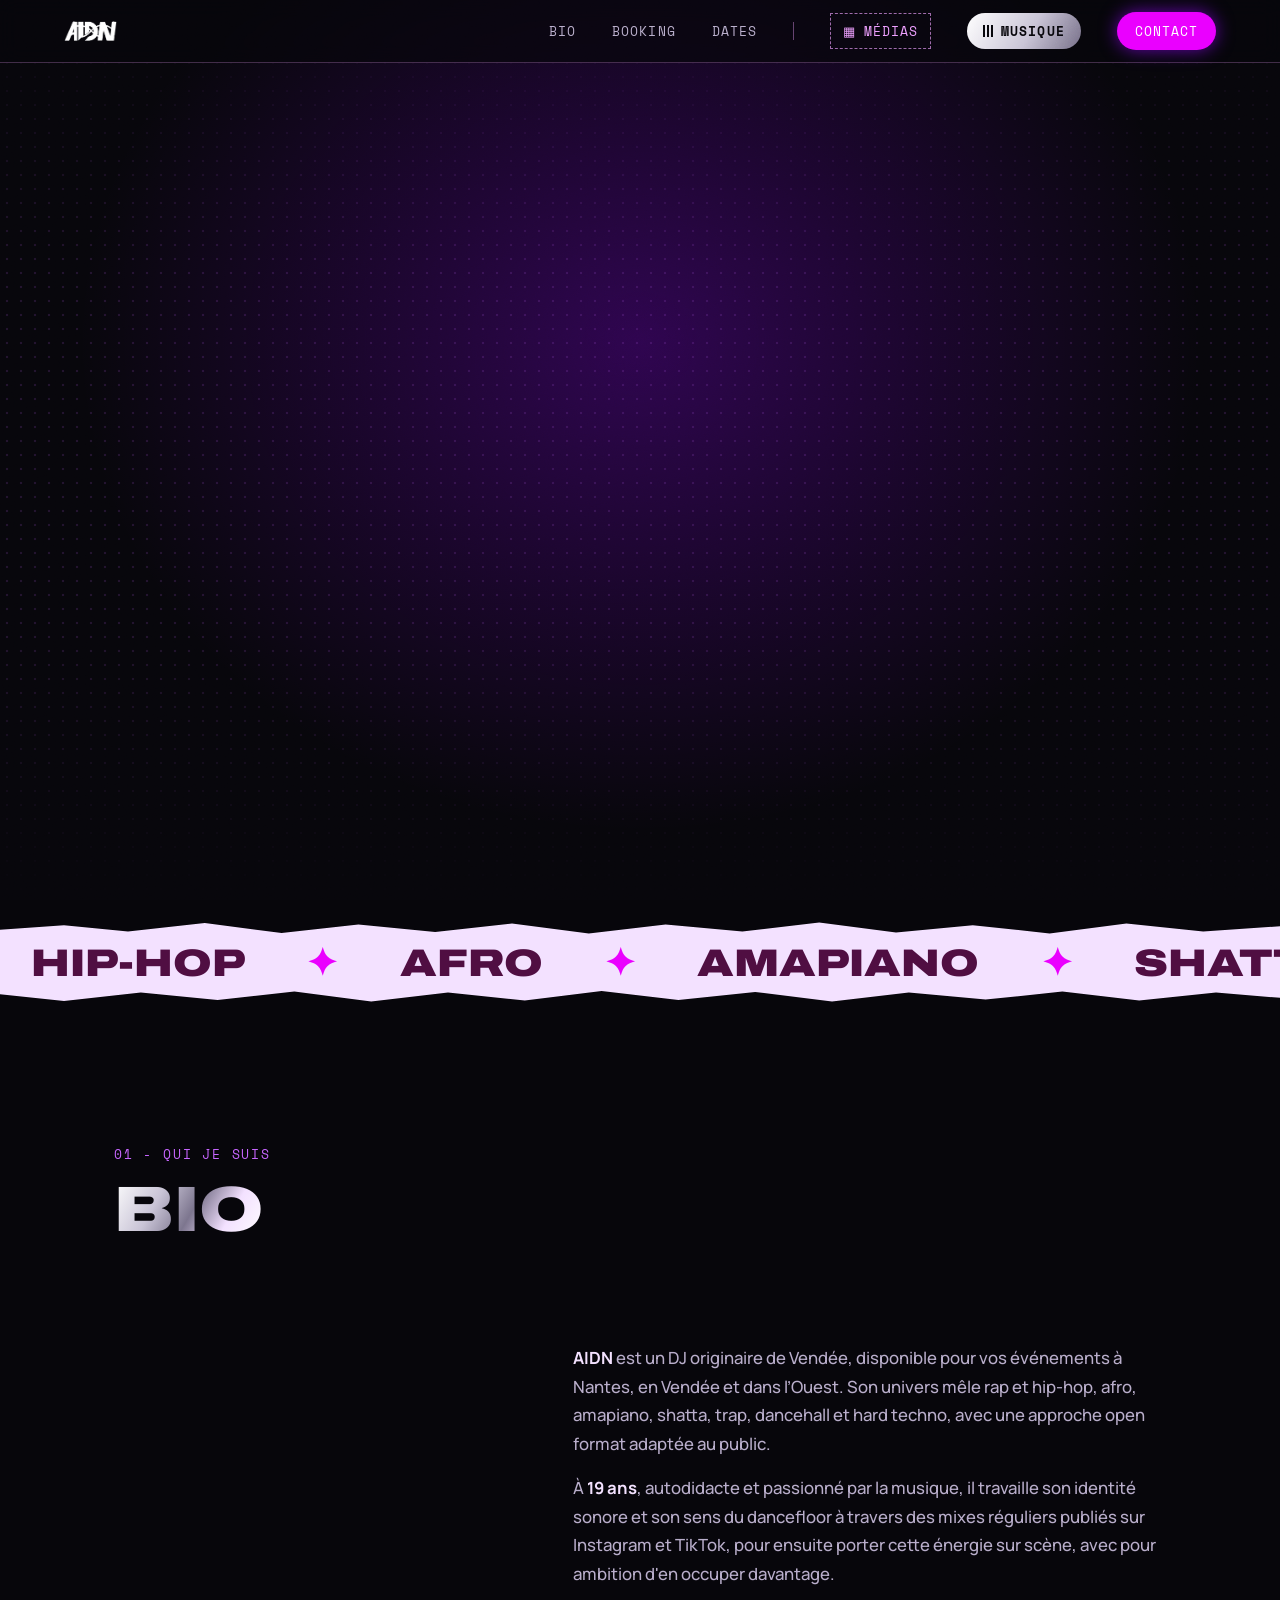
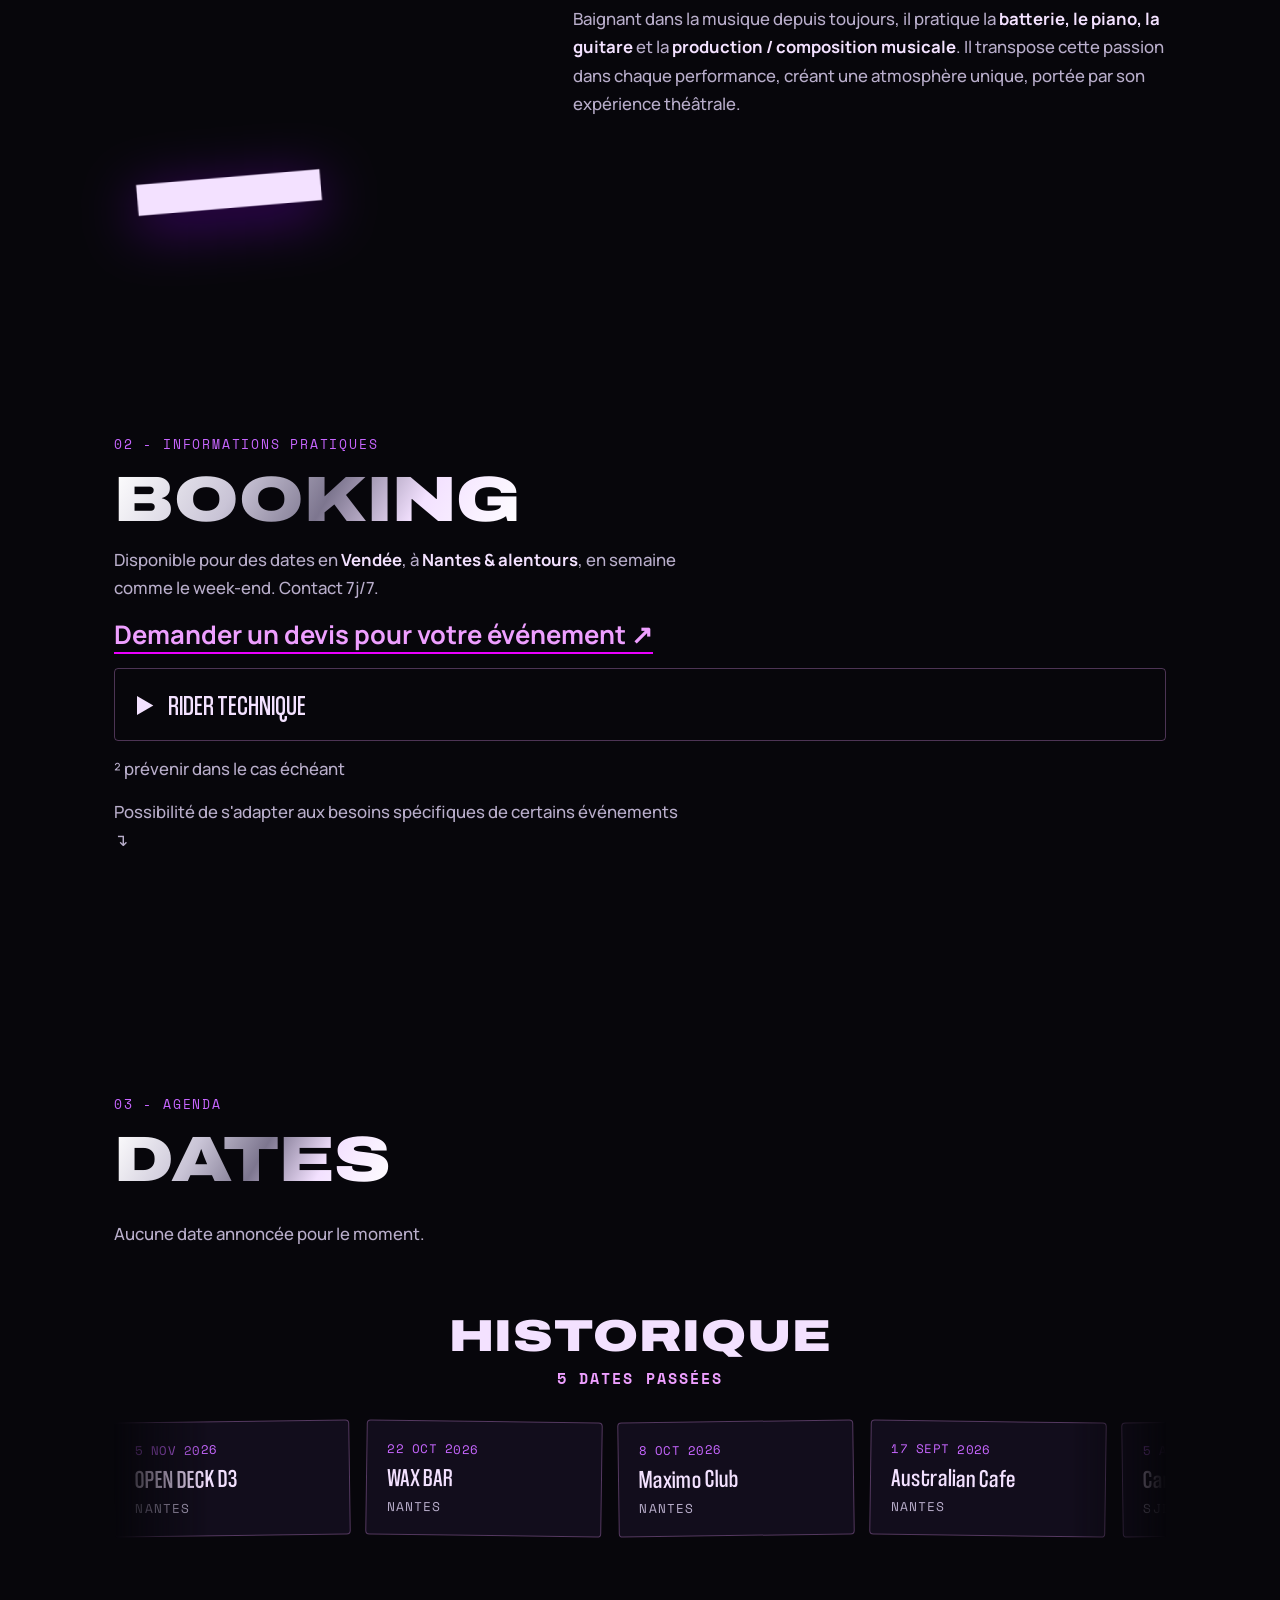
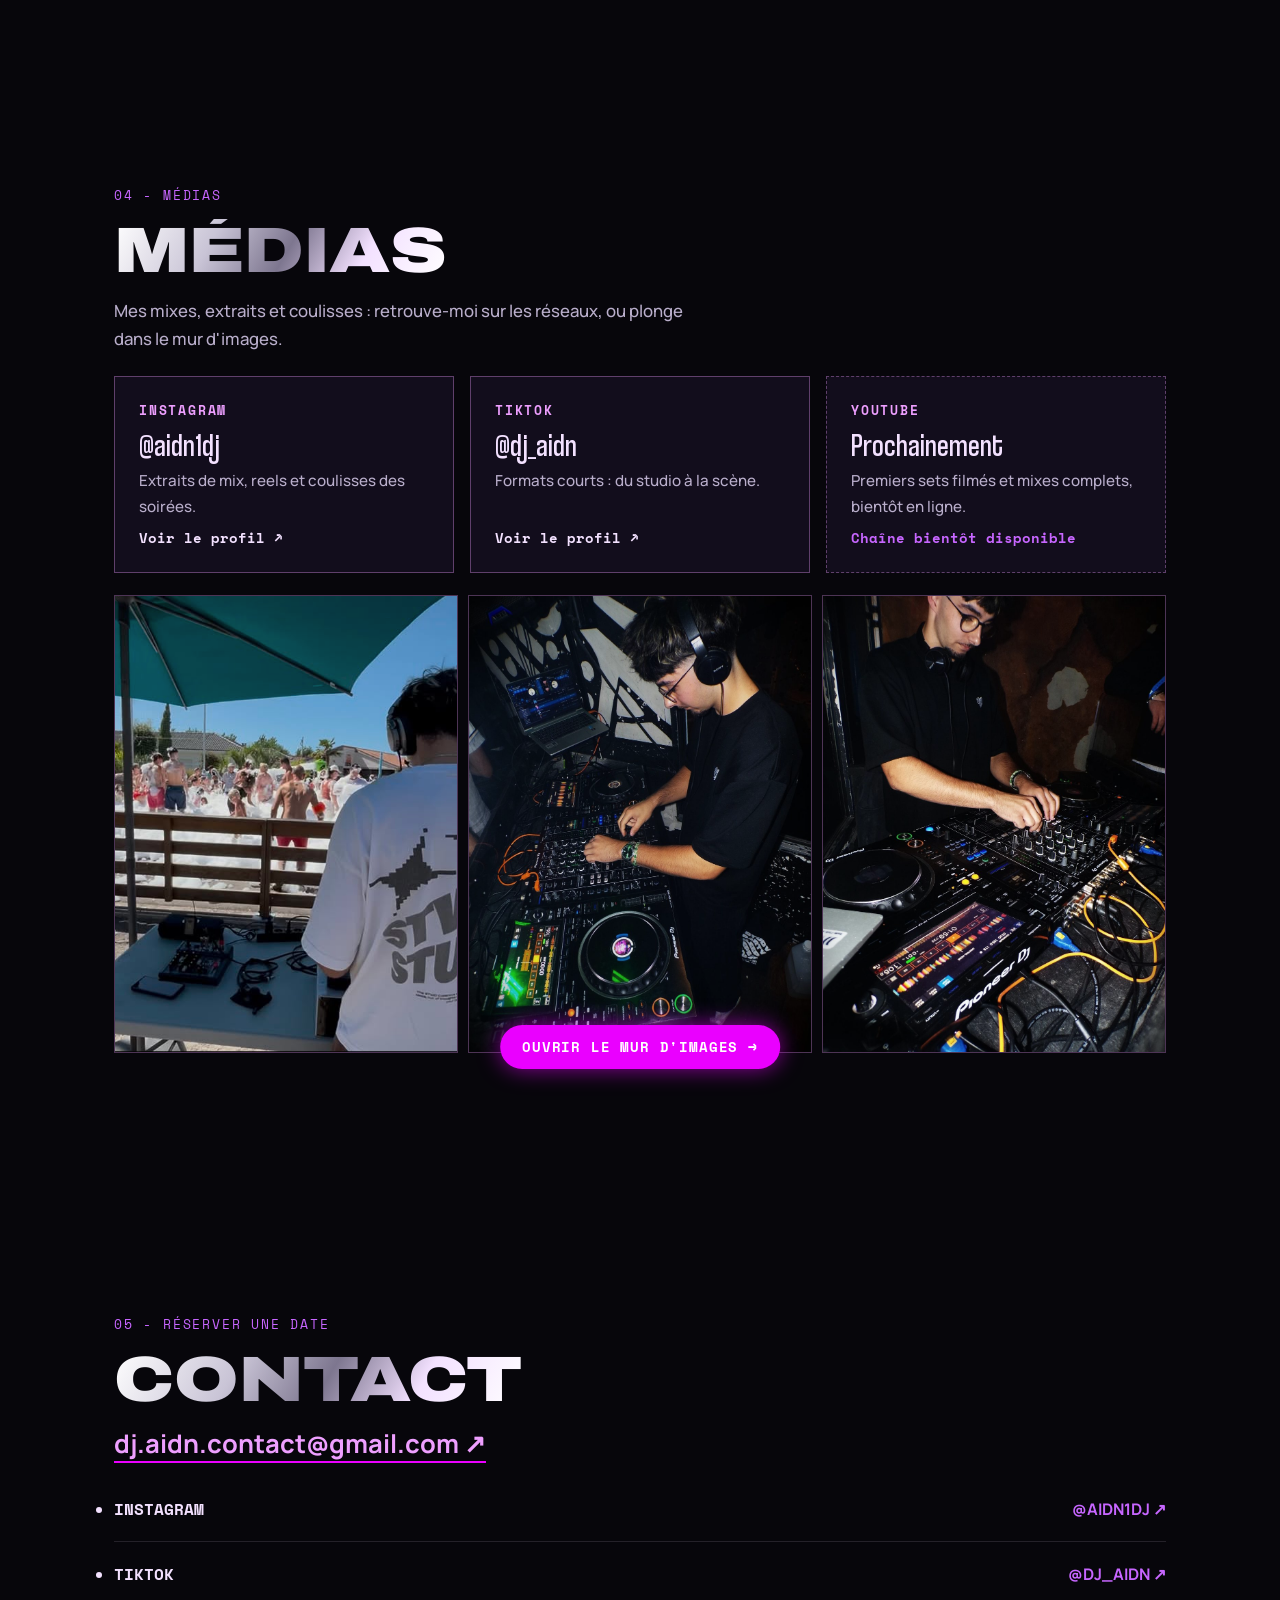
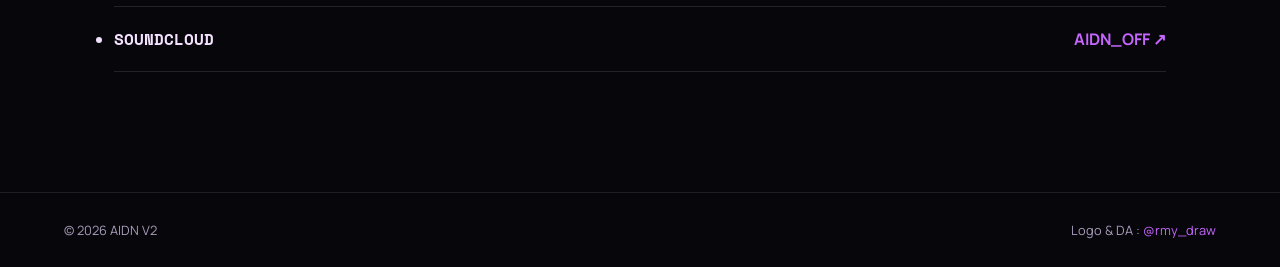
==== commit 9b9ae73f: "RIDER TECHNIQUE MAJ" ====
--- a/index.html
+++ b/index.html
@@ -206,9 +206,9 @@
         <div>
           <h3>Pour un set optimal, prévoir</h3>
           <ul>
-            <li>1 table de mixage Pioneer DJM S11/S7 ou DJM A9/900nxs2 <em>ou similaires</em></li>
-            <li>2 platines Pioneer CDJ 2000nxs (ou + récents)</li>
-            <li><em>OU</em> un contrôleur DJ Pioneer si platines indisponibles</li>
+            <li>1 table de mixage DJM S11/S7 ou [DJM A9/900nxs <em>ou similaires]</em>²</li>
+            <li>2 platines CDJ 2000nxs (ou + récentes)</li>
+            <li><em>OU</em>un contrôleur DJ Pioneer si CDJ + DJM indisponibles ²</li>
             <li>Si possible, retour DJ booth</li>
             <li>1 microphone dynamique</li>
           </ul>
@@ -224,7 +224,8 @@
         </div>
       </div>
     </details>
-    <p><a href="#contact">de s'adapter aux besoins spécifiques de certains événements.</a></p>
+    <p>² prévenir dans le cas échéant</p>
+    <p><a href="#contact">Possibilité de s'adapter aux besoins spécifiques de certains événements ↴</a></p>
   </section>
 
   <section class="stub reveal" id="dates">
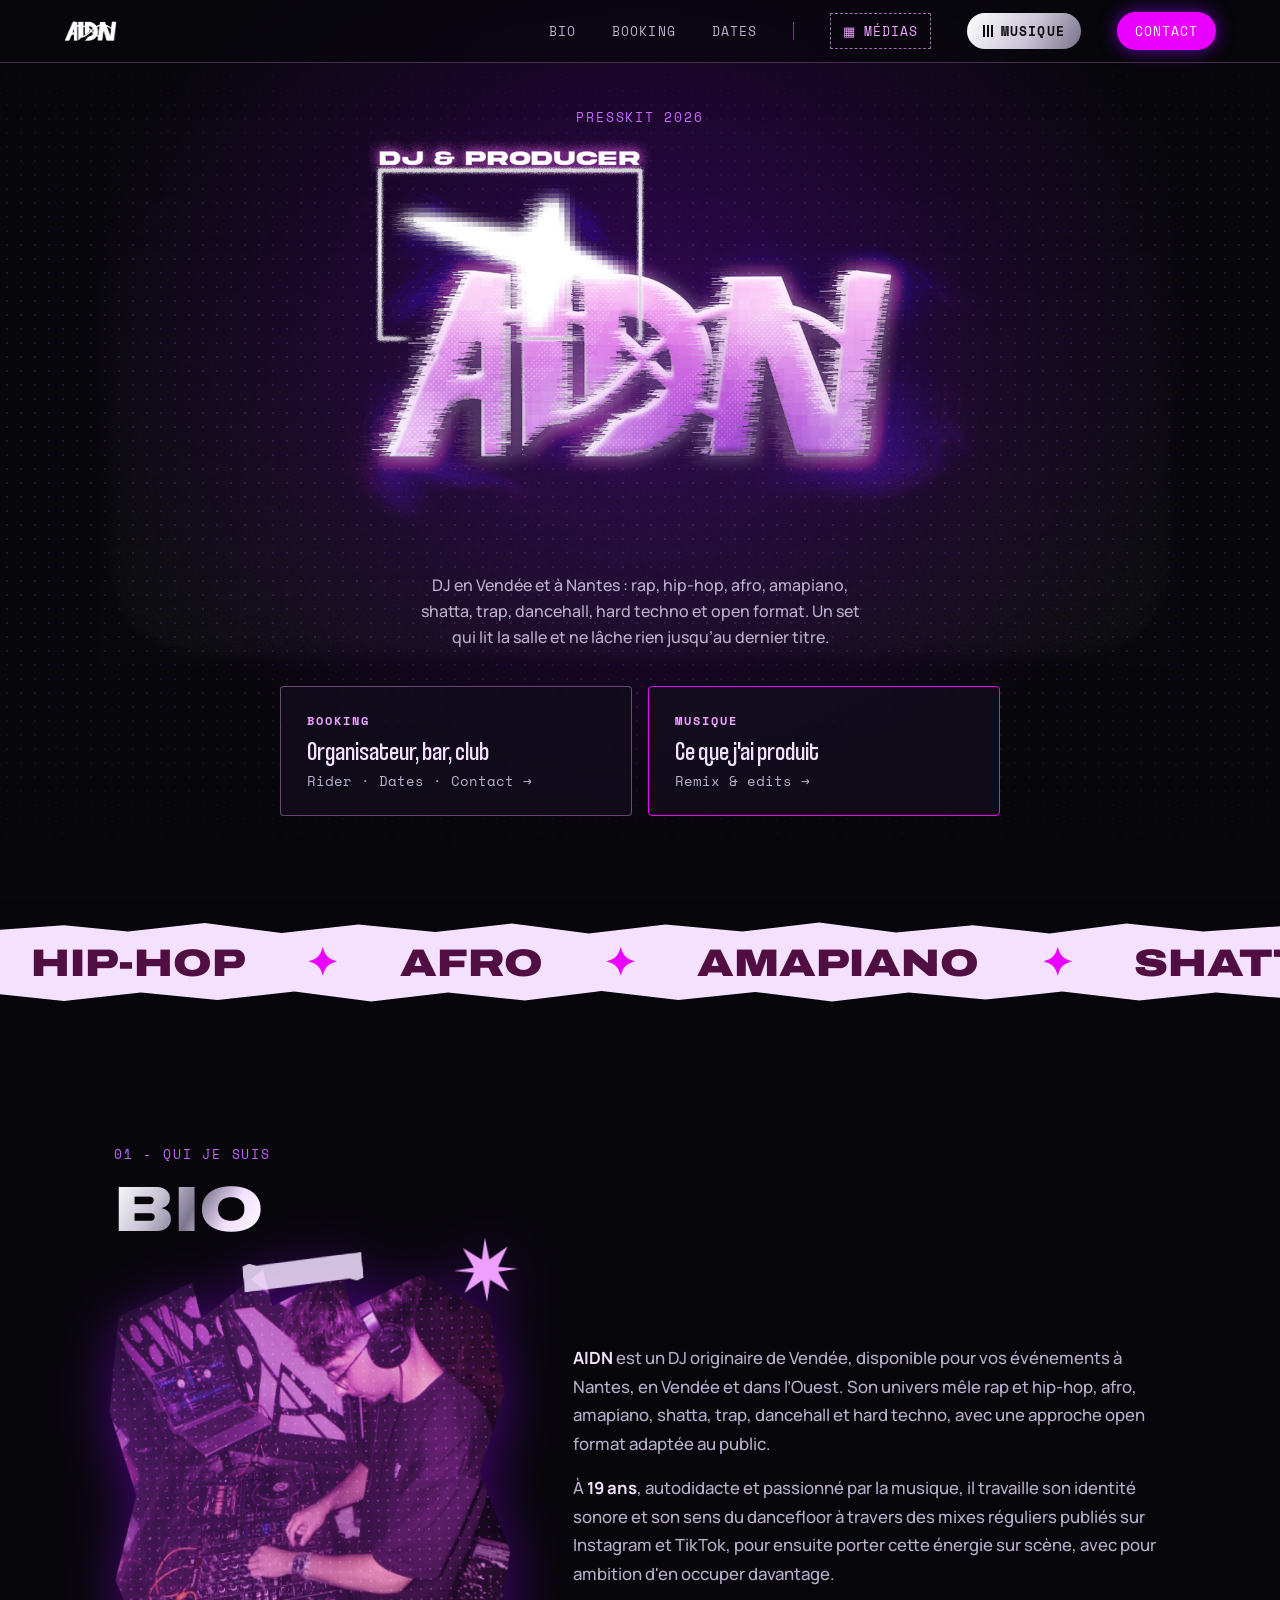
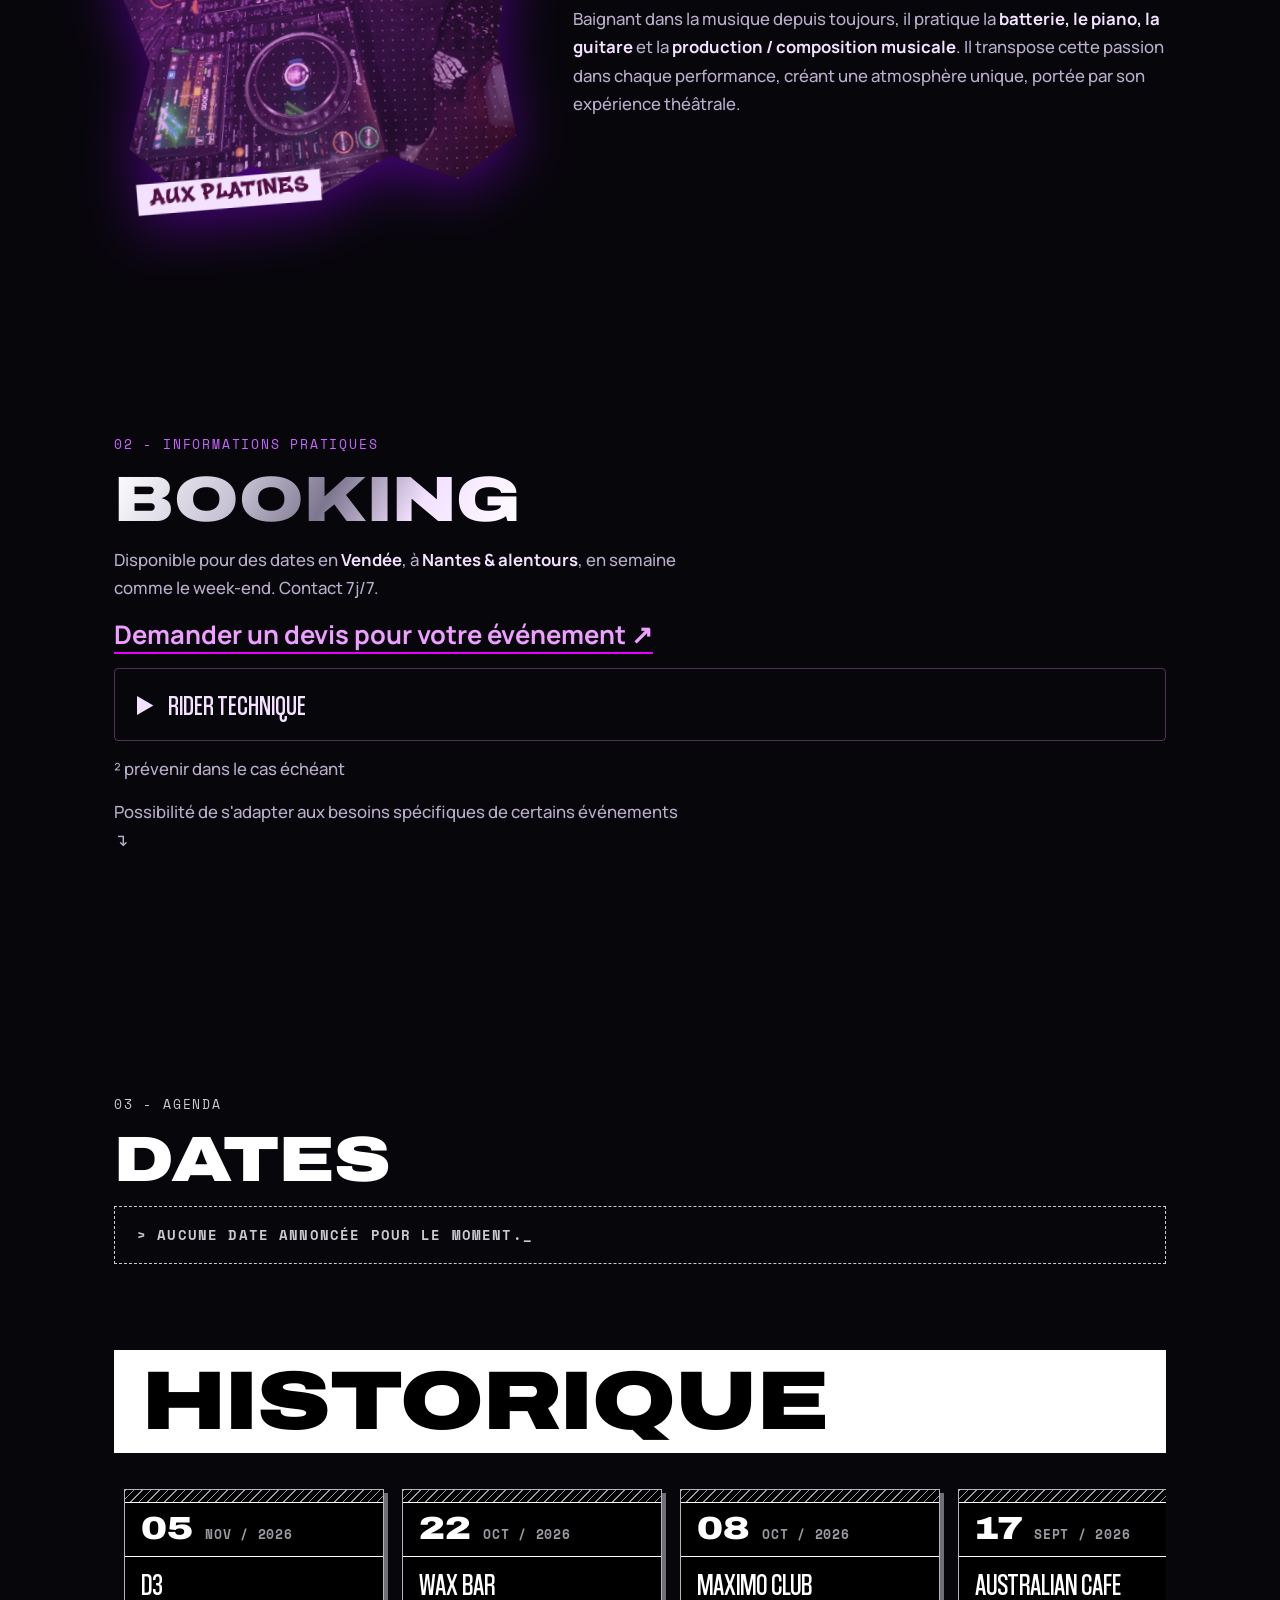
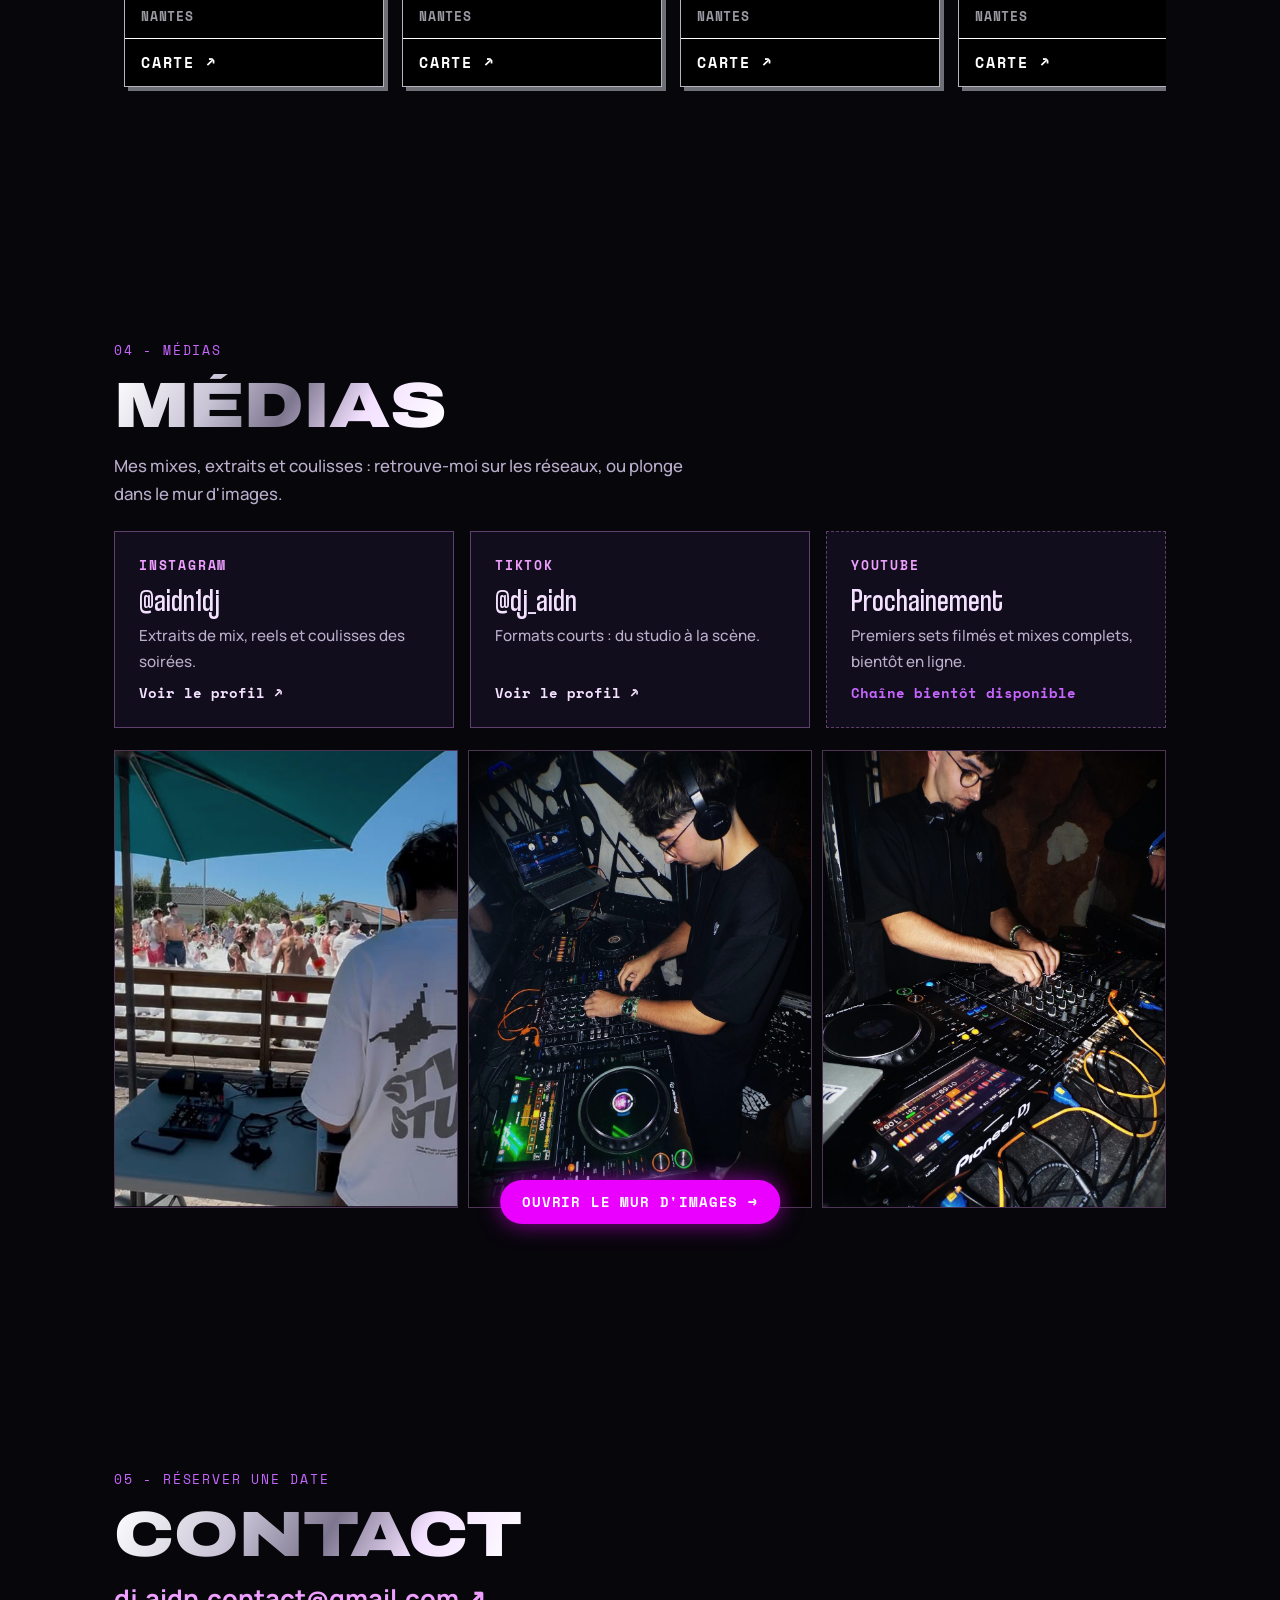
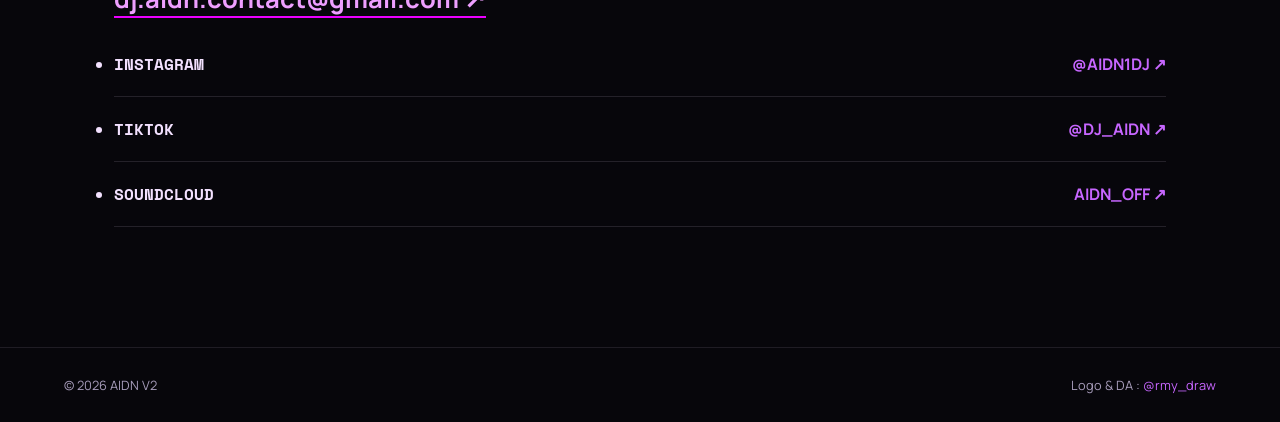
==== commit 08ebc5a6: "Changement affichage des dates" ====
--- a/index.html
+++ b/index.html
@@ -34,6 +34,7 @@
 <link rel="preload" href="assets/fonts/Coolvetica-Rg-Cond.woff2" as="font" type="font/woff2" crossorigin>
 <link rel="stylesheet" href="style.css">
 <link rel="stylesheet" href="gallery.css">
+<link rel="stylesheet" href="dates.css">
 <script type="application/ld+json">
 {
   "@context": "https://schema.org",
@@ -228,14 +229,21 @@
     <p><a href="#contact">Possibilité de s'adapter aux besoins spécifiques de certains événements ↴</a></p>
   </section>
 
-  <section class="stub reveal" id="dates">
+  <section class="stub reveal" id="dates" aria-labelledby="dates-title">
     <p class="tag">03 - Agenda</p>
-    <h2 class="chrome">Dates</h2>
-    <ul class="dates" id="dates-list"></ul>
-    <p id="dates-note">Chargement des dates…</p>
-    <div class="dates-history" id="dates-history" hidden>
-      <h3 class="history-title"><span>Historique</span><em id="history-count"></em></h3>
-      <div class="history-marquee" id="history-marquee"></div>
+    <h2 class="chrome" id="dates-title">Dates</h2>
+
+    <!-- En-tête de tableau purement visuel (affiché seulement s'il y a des dates à venir) -->
+    <div class="agenda-head" id="dates-head" aria-hidden="true" hidden>
+      <span></span><span>Date</span><span>Lieu</span><span>Horaires</span><span>Carte</span>
+    </div>
+    <ul class="agenda" id="dates-list"></ul>
+    <p class="agenda-note" id="dates-note" role="status">Chargement des dates…</p>
+
+    <!-- Historique : titre seul, puis bande de cartes cliquables en défilement continu -->
+    <div class="archive" id="dates-history" hidden>
+      <h3 class="archive-title">Historique</h3>
+      <div class="archive-marquee" id="history-marquee"></div>
     </div>
   </section>
 
--- a/dates.css
+++ b/dates.css
@@ -0,0 +1,181 @@
+/* =========================================================
+   dates.css — Section « Dates » : agenda Y2K brut
+   Noir · blanc pur · gris chrome. Le bandeau « Prochaine date » est en
+   métal brossé (bandes à arêtes nettes) ; l'anneau de focus clavier est blanc.
+   Aucun border-radius, aucun flou, aucun dégradé doux : bordures
+   1px franches, ombres pleines (blur 0), hachures à arêtes nettes.
+   Les changements d'état sont instantanés (aucune transition).
+   À charger APRÈS style.css.
+   ========================================================= */
+
+#dates{
+  --d-silver:#c9c9cf;
+  --d-focus:#fff;
+  /* rail · date · lieu · horaires · carte (partagé par l'en-tête et les cartes) */
+  --cols:44px 148px minmax(0,1fr) 200px 150px;
+}
+#dates ::selection{background:#fff;color:#000}
+#dates .tag{color:var(--d-silver)}
+#dates h2.chrome{background:none;color:#fff}
+
+/* Texte réservé aux lecteurs d'écran */
+.sr{position:absolute;width:1px;height:1px;margin:-1px;padding:0;border:0;overflow:hidden;clip:rect(0 0 0 0);white-space:nowrap}
+
+/* ---------- En-tête de tableau (décoratif, masqué sur mobile) ---------- */
+.agenda-head{display:grid;grid-template-columns:var(--cols);width:100%;padding:0 1px 8px;border-bottom:1px solid #fff}
+.agenda-head[hidden]{display:none}
+.agenda-head>span{padding:0 22px;font:700 .8rem var(--mono);letter-spacing:.14em;text-transform:uppercase;color:var(--d-silver)}
+
+/* ---------- Liste des dates à venir ---------- */
+.agenda{list-style:none;display:grid;gap:22px;width:100%}
+.agenda:empty{display:none}
+
+/* ---------- Carte = un seul <a> cliquable de bout en bout ---------- */
+.date-card{
+  --bg:#000;--fg:#fff;--dim:#a8a8b0;--ln:#fff;
+  position:relative;display:grid;
+  grid-template-columns:var(--cols);
+  grid-template-areas:"rail date venue hours go";
+  min-height:140px;
+  background:var(--bg);color:var(--fg);
+  border:1px solid #fff;box-shadow:4px 4px 0 #fff;
+  cursor:crosshair;
+}
+
+/* Rail de gauche : hachures au repos, plaque de métal brossé pour la prochaine date */
+.dc-rail{
+  grid-area:rail;display:grid;place-items:center;overflow:hidden;
+  background:repeating-linear-gradient(135deg,var(--dim) 0 1px,transparent 1px 6px);
+}
+.dc-flag{
+  --dir:90deg; /* bandes le long du rail vertical (desktop) */
+  background:linear-gradient(var(--dir),#e4e4ea 0 24%,#fff 24% 38%,#a6a6af 38% 66%,#d2d2d9 66% 100%);
+  color:#000;padding:12px 0;
+  font:700 .72rem var(--mono);letter-spacing:.08em;text-transform:uppercase;white-space:nowrap;
+  writing-mode:vertical-rl;transform:rotate(180deg);
+}
+
+/* Cellules : séparées par des filets 1px, comme un tableau de données */
+.dc-date,.dc-venue,.dc-hours,.dc-go{
+  display:flex;flex-direction:column;justify-content:center;gap:6px;
+  padding:18px 22px;border-left:1px solid var(--ln);
+}
+.dc-date{grid-area:date;align-items:flex-start}
+.dc-date b{font:900 clamp(2.3rem,4vw,2.9rem)/.9 var(--display)}
+.dc-date span,.dc-city,.dc-hours span,.dc-pending{
+  font:700 .8rem var(--mono);letter-spacing:.06em;text-transform:uppercase;color:var(--dim);
+}
+.dc-date span{white-space:nowrap}
+
+.dc-venue{grid-area:venue;min-width:0}
+.dc-name{
+  display:block;overflow:hidden;white-space:nowrap;text-overflow:ellipsis;
+  font:400 clamp(2rem,4.2vw,2.8rem)/1.05 var(--cond);text-transform:uppercase;
+}
+.date-card .dc-name{color:inherit} /* bat « .stub strong » de style.css */
+.dc-marq{display:inline}
+.dc-marq>span+span{display:none} /* la copie sert uniquement à la boucle du marquee */
+
+.dc-hours{grid-area:hours}
+.dc-hours b{font:700 1.2rem/1.1 var(--mono);white-space:nowrap}
+.dc-pending{align-self:flex-start;padding:2px 6px;border:1px dashed currentColor}
+
+.dc-go{grid-area:go;font:700 .95rem var(--mono);letter-spacing:.12em;text-transform:uppercase}
+.dc-go i{display:inline-block;font-style:normal}
+
+/* ---------- Carte d'historique : version compacte, verticale, pour la bande ---------- */
+.date-card.is-past{
+  --dim:#9a9aa3;
+  flex:none;width:260px;min-height:0;
+  grid-template-columns:minmax(0,1fr);
+  grid-template-areas:"rail" "date" "venue" "go";
+  border-color:#b4b4bc;box-shadow:4px 4px 0 #6f6f78;
+}
+.date-card.is-past .dc-rail{min-height:12px}
+.date-card.is-past>:not(.dc-rail){border-left:0;border-top:1px solid var(--ln);padding:12px 16px}
+.date-card.is-past .dc-date{flex-direction:row;justify-content:flex-start;align-items:baseline;gap:12px}
+.date-card.is-past .dc-date b{font-size:2rem}
+.date-card.is-past .dc-name{font-size:1.9rem}
+.date-card.is-past .dc-go{flex-direction:row;justify-content:flex-start;align-items:center;min-height:48px}
+
+/* ---------- Survol / focus clavier / appui : inversion stricte + effet « touche enfoncée » ---------- */
+.date-card:focus-visible,.date-card:active{
+  --bg:#fff;--fg:#000;--dim:#3d3d44;--ln:#000;
+  transform:translate(4px,4px);box-shadow:0 0 0 #fff;
+}
+.date-card:focus-visible{outline:3px solid var(--d-focus);outline-offset:4px}
+.date-card:focus-visible .dc-go i,.date-card:active .dc-go i{transform:translate(3px,-3px)}
+@media (hover:hover){
+  .date-card:hover{
+    --bg:#fff;--fg:#000;--dim:#3d3d44;--ln:#000;
+    transform:translate(4px,4px);box-shadow:0 0 0 #fff;
+  }
+  .date-card:hover .dc-go i{transform:translate(3px,-3px)}
+}
+
+/* Marquee du nom du lieu (desktop, si le mouvement est autorisé). La piste = nom /// nom ///
+   et se décale de -50% par paliers (steps) : défilement « afficheur LED » plutôt que fluide. */
+@keyframes dc-marq{to{transform:translateX(-50%)}}
+@media (min-width:861px) and (prefers-reduced-motion:no-preference){
+  .date-card:hover .dc-name,.date-card:focus-visible .dc-name{text-overflow:clip}
+  .date-card:hover .dc-marq,.date-card:focus-visible .dc-marq{
+    display:inline-flex;
+    animation:dc-marq max(5s,calc(var(--len,12)*.42s)) steps(32) infinite;
+  }
+  .date-card:hover .dc-marq>span,.date-card:focus-visible .dc-marq>span{flex:none;display:block}
+  .date-card:hover .dc-marq>span::after,.date-card:focus-visible .dc-marq>span::after{
+    content:"///";margin:0 .5em;color:var(--dim);
+  }
+}
+
+/* ---------- Ligne d'état sous la liste (style terminal) ---------- */
+#dates .agenda-note{
+  width:100%;max-width:none;padding:18px 22px;border:1px dashed var(--d-silver);
+  font:700 .9rem/1.4 var(--mono);letter-spacing:.08em;text-transform:uppercase;color:var(--d-silver);
+}
+#dates .agenda-note::before{content:"> "}
+#dates .agenda-note::after{content:"_";animation:dc-blink 1s steps(1) infinite}
+@keyframes dc-blink{50%{opacity:0}}
+
+/* ---------- HISTORIQUE : dalle blanche pleine largeur, puis bande en défilement continu ---------- */
+.archive{display:flex;flex-direction:column;gap:26px;width:100%;margin-top:clamp(36px,6vw,72px)}
+.archive[hidden]{display:none}
+.archive-title{
+  padding:12px clamp(14px,3vw,28px);background:#fff;color:#000;
+  font:900 clamp(1.6rem,7.6vw,5.2rem)/.95 var(--display);letter-spacing:-.01em;text-transform:uppercase;
+}
+/* Coupe franche (pas de fondu) ; le padding évite de rogner bordure, ombre et anneau de focus */
+.archive-marquee{width:100%;overflow:hidden;padding:10px 10px 14px}
+.archive-track{display:flex;width:max-content;animation:archive-scroll var(--dur,36s) linear infinite}
+.archive-marquee:hover .archive-track,.archive-marquee:focus-within .archive-track{animation-play-state:paused}
+.archive-group{display:flex;gap:18px;padding-right:18px;list-style:none}
+@keyframes archive-scroll{to{transform:translateX(-50%)}}
+
+/* ---------- Mobile / tablette : les dates s'empilent verticalement ---------- */
+@media (max-width:860px){
+  .agenda-head{display:none}
+  .date-card{
+    grid-template-columns:120px minmax(0,1fr);
+    grid-template-areas:"rail rail" "date venue" "hours hours" "go go";
+    min-height:0;
+  }
+  .dc-rail{min-height:14px}
+  .dc-flag{--dir:180deg;writing-mode:horizontal-tb;transform:none;padding:8px 14px;place-items:center start}
+  .dc-date,.dc-venue,.dc-hours,.dc-go{border-left:0;border-top:1px solid var(--ln);padding:14px 16px}
+  .dc-venue{border-left:1px solid var(--ln)}
+  .dc-date b{font-size:2.3rem}
+  .dc-name{white-space:normal;text-overflow:clip;overflow-wrap:anywhere;font-size:clamp(1.9rem,8vw,2.4rem)}
+  .dc-hours{flex-direction:row;flex-wrap:wrap;justify-content:space-between;align-items:baseline;gap:6px 16px}
+  .dc-go{flex-direction:row;justify-content:space-between;align-items:center;min-height:52px}
+  .date-card.is-past{width:220px}
+  .date-card.is-past .dc-go{justify-content:flex-start}
+  .date-card.is-past .dc-name{font-size:1.7rem;white-space:nowrap;text-overflow:ellipsis}
+}
+
+/* Mouvement réduit : plus de défilement, l'historique se range en grille statique */
+@media (prefers-reduced-motion:reduce){
+  #dates .agenda-note::after{animation:none}
+  .archive-track{animation:none;width:auto}
+  .archive-group{flex-wrap:wrap;padding-right:0}
+  .archive-group[aria-hidden="true"],.h-dup{display:none}
+}
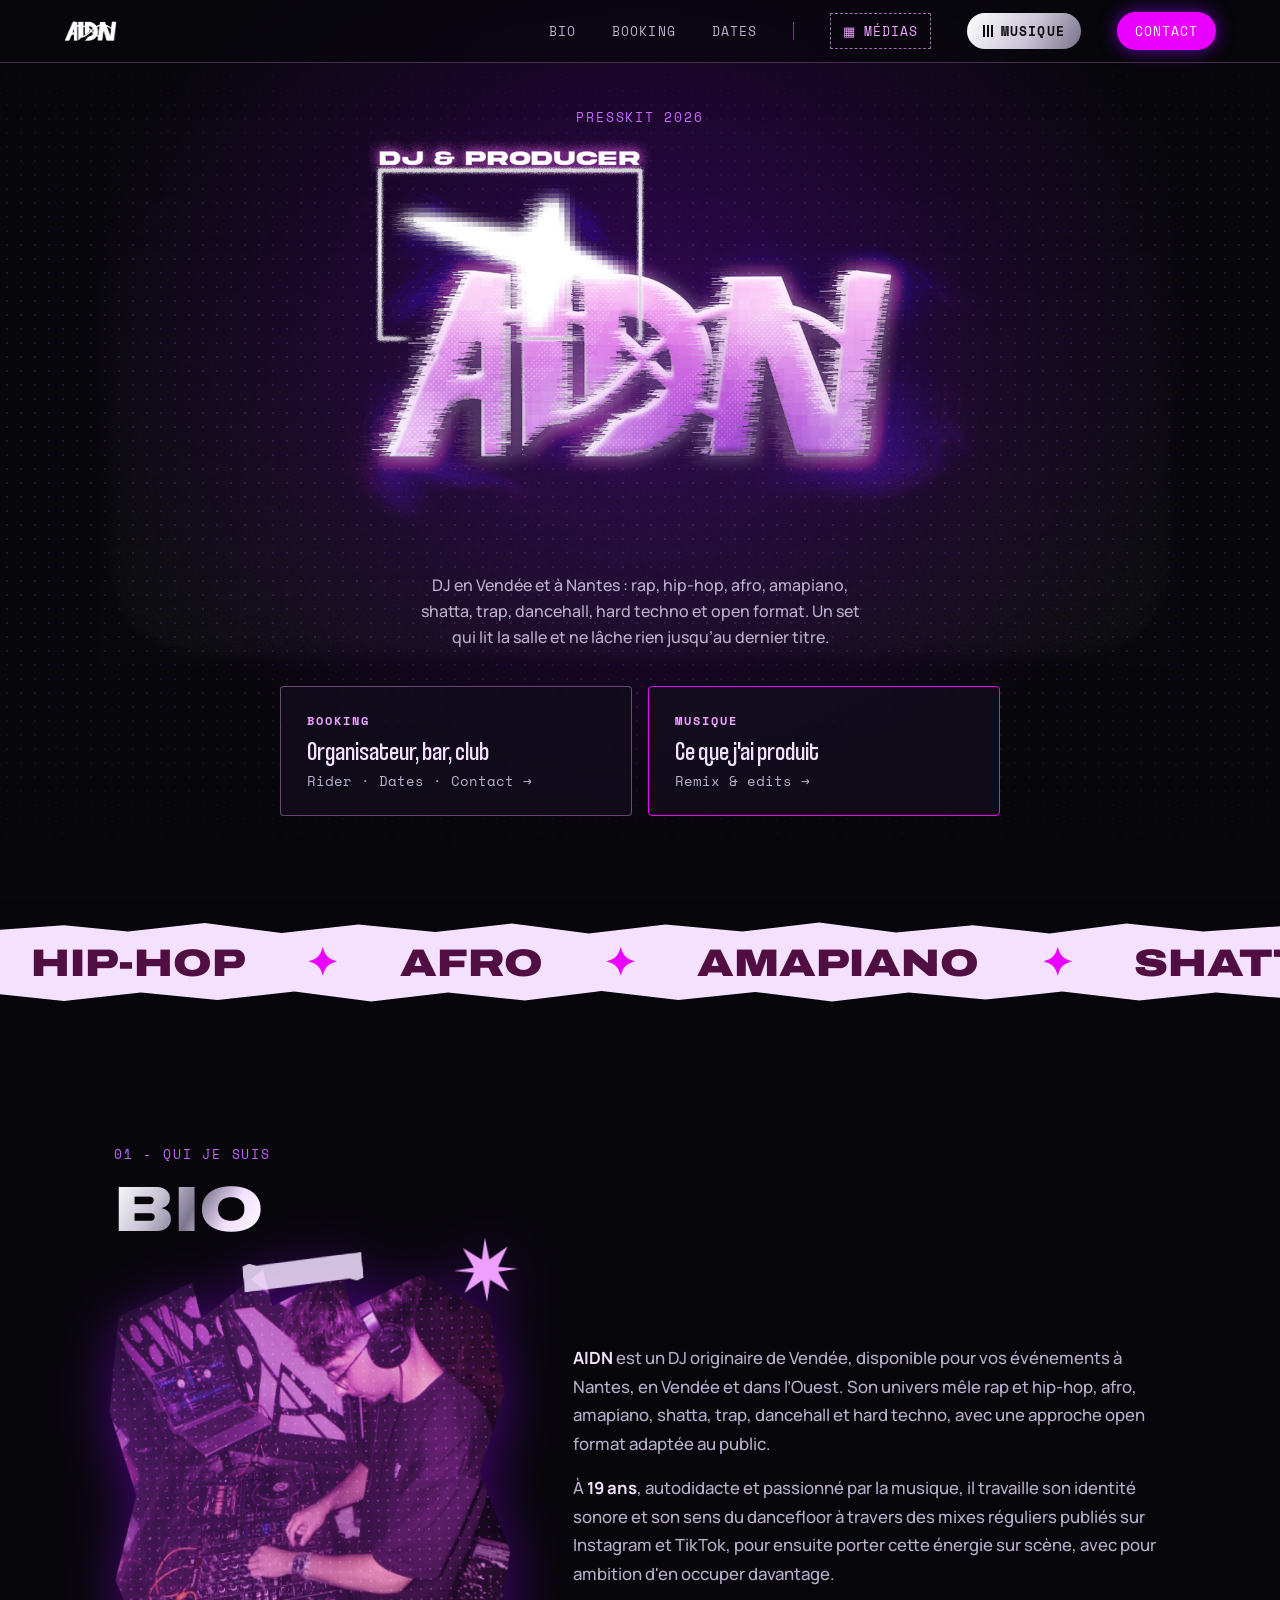
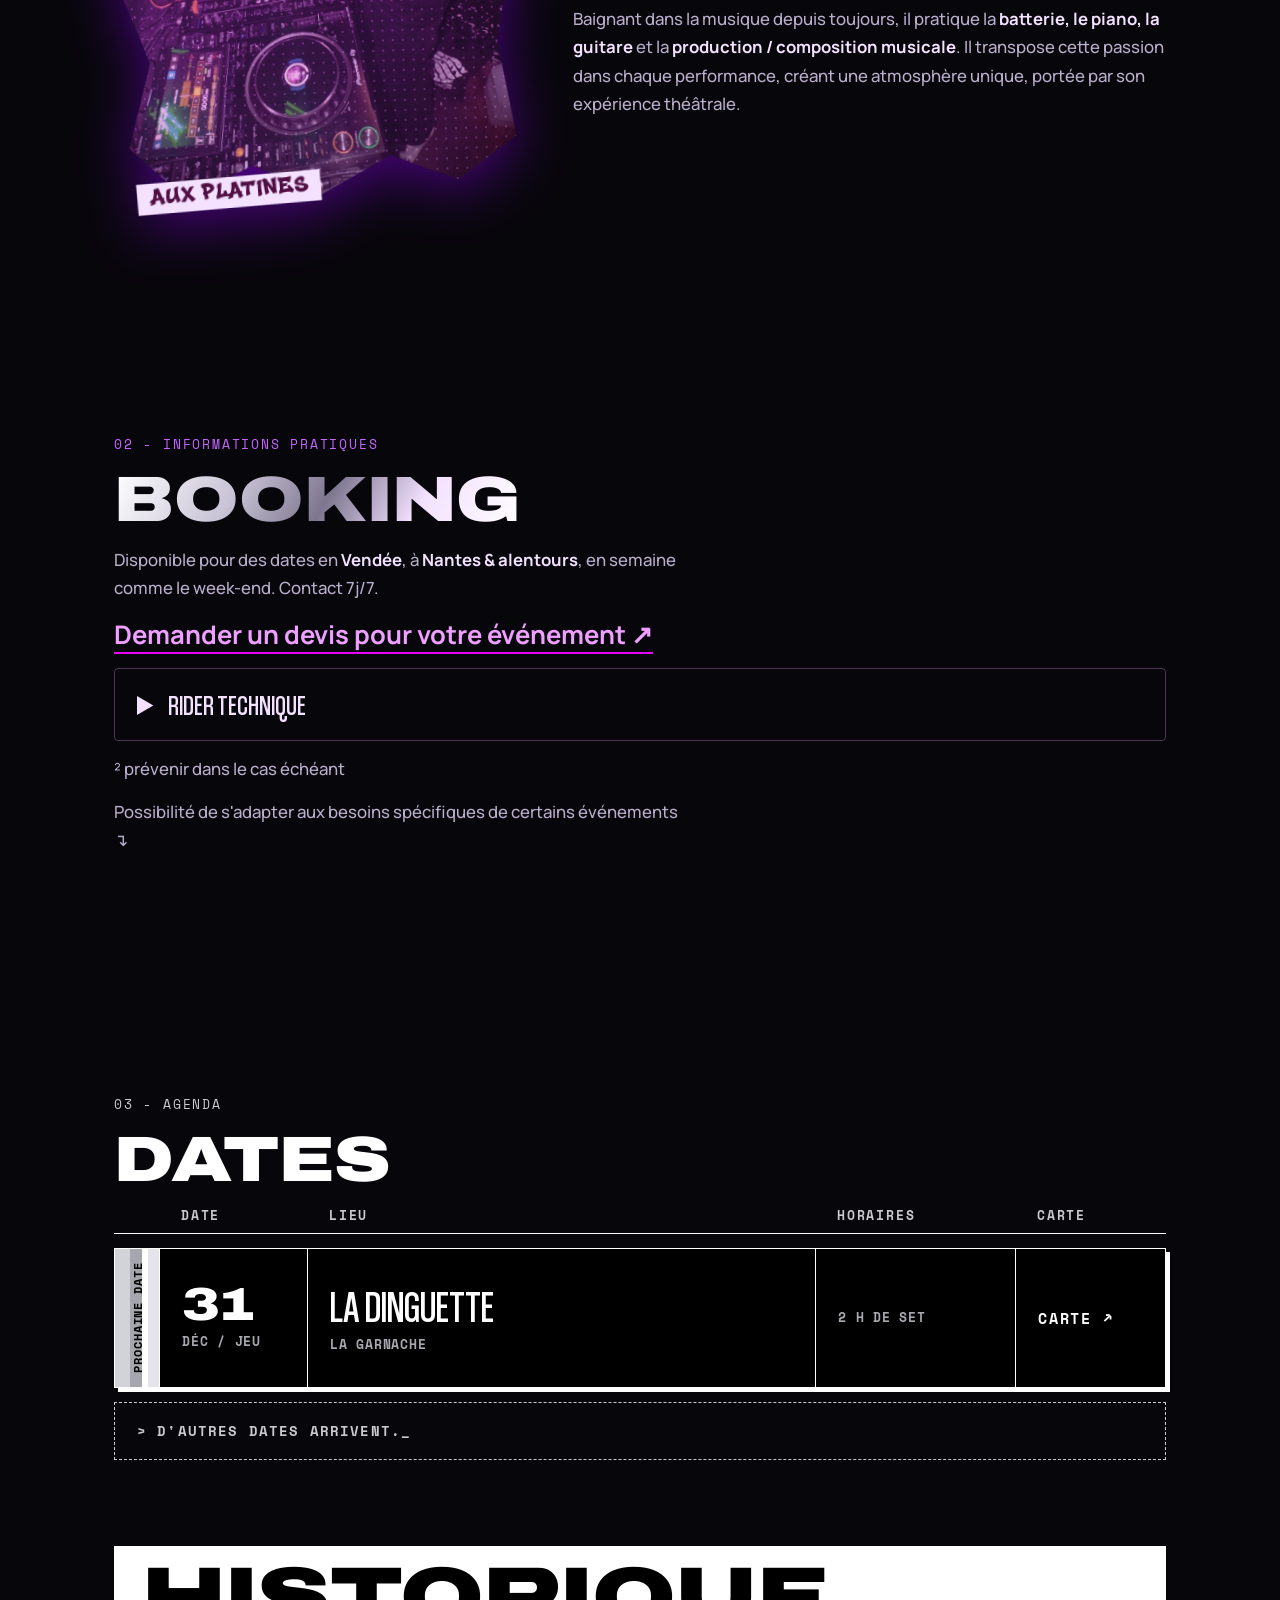
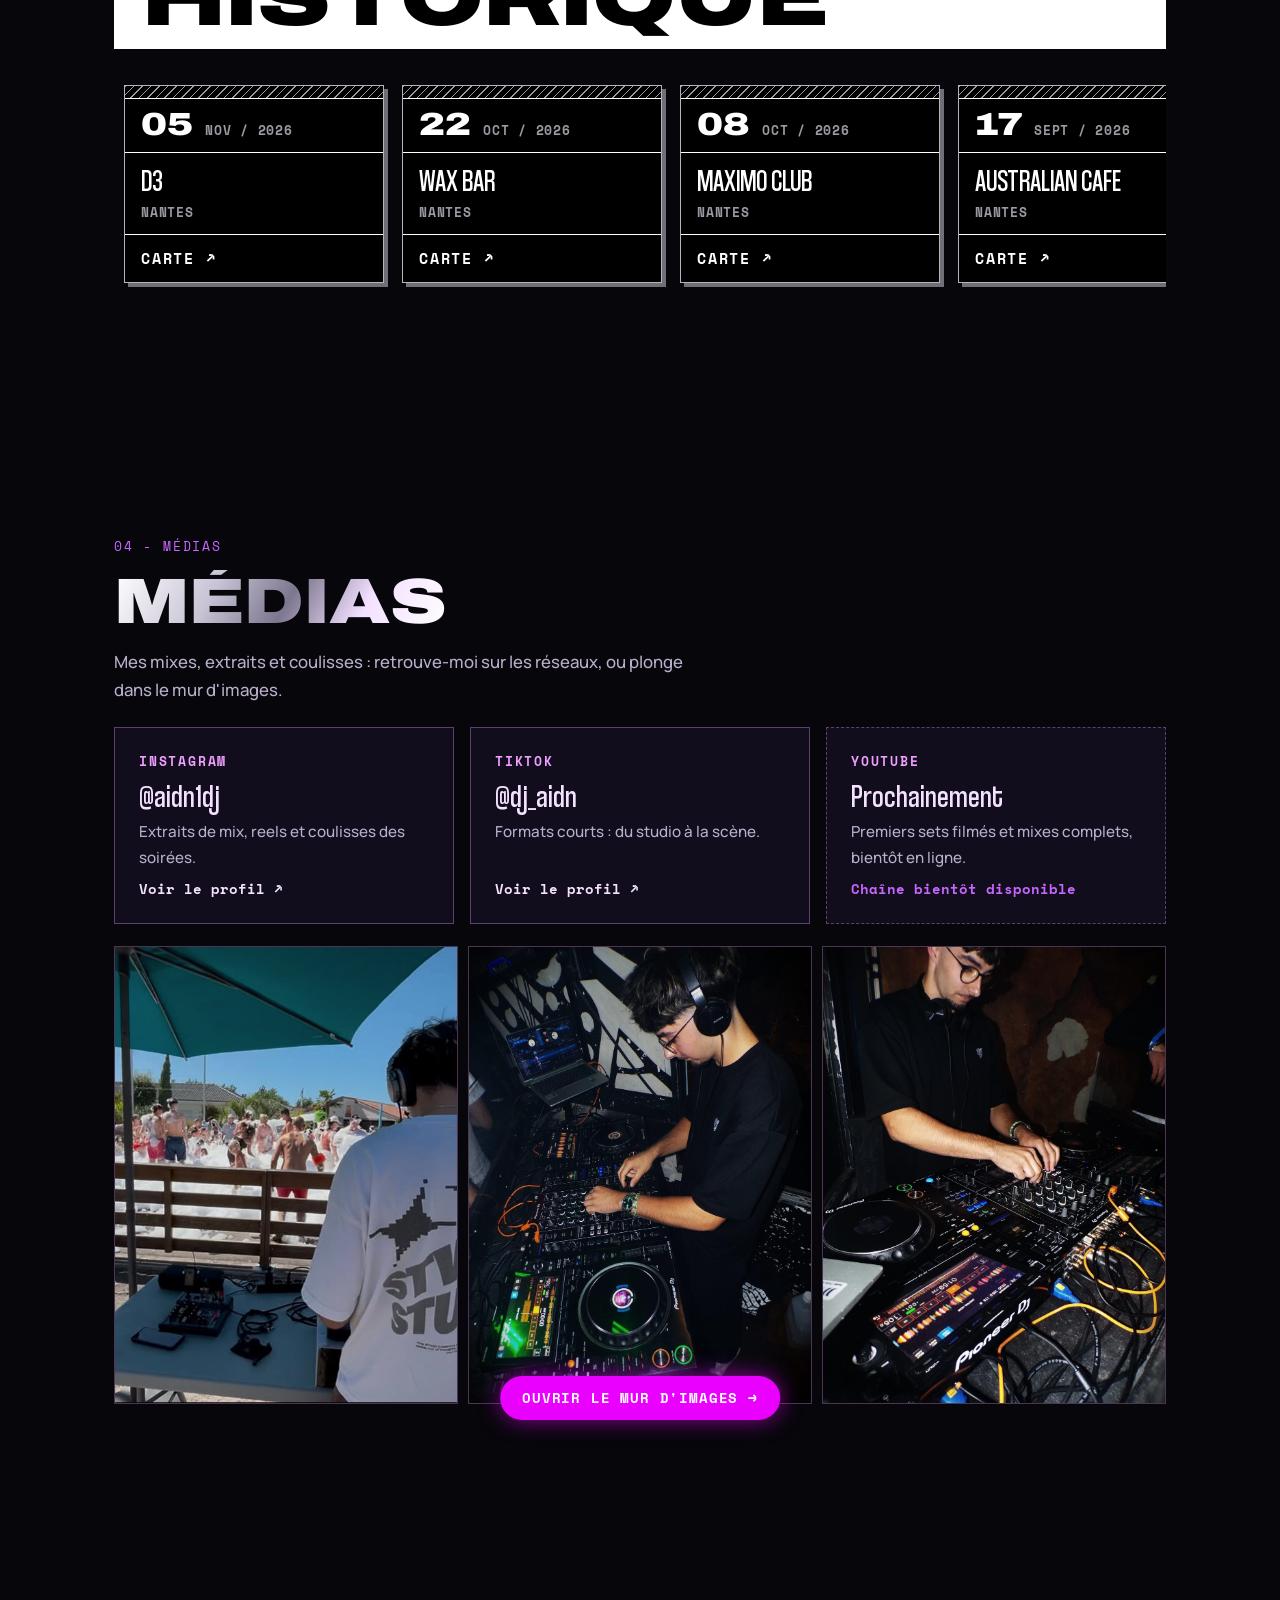
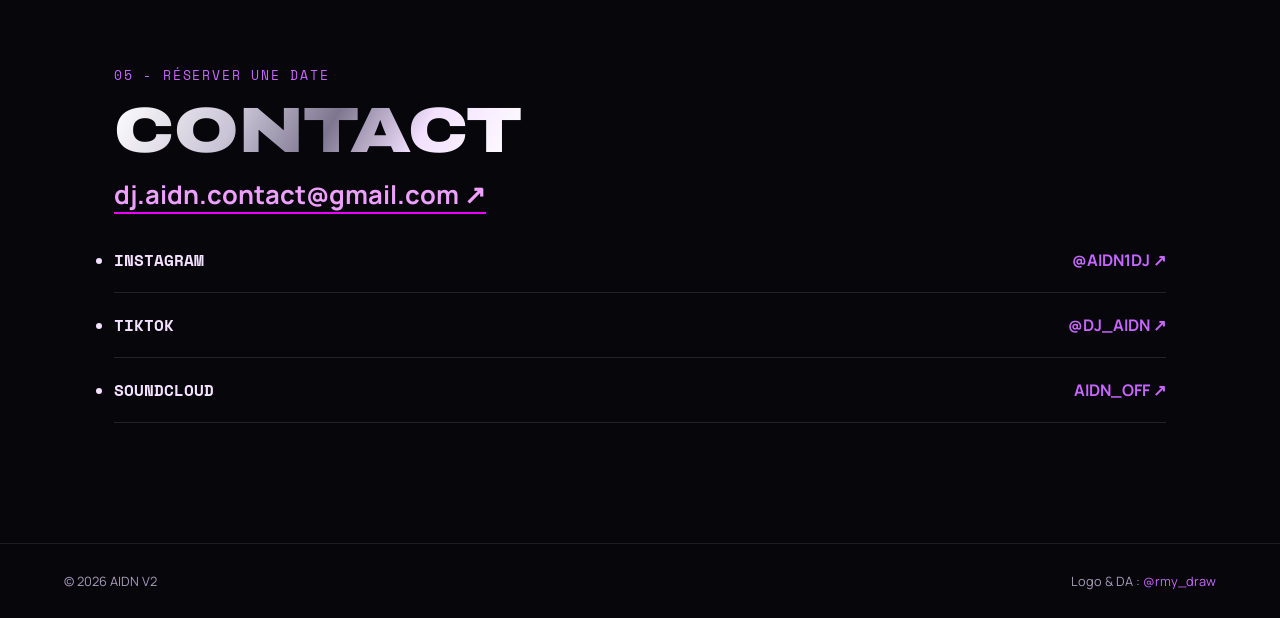
==== commit fc6f9fbe: "Chrome pour 'dates'" ====
--- a/index.html
+++ b/index.html
@@ -231,7 +231,7 @@
 
   <section class="stub reveal" id="dates" aria-labelledby="dates-title">
     <p class="tag">03 - Agenda</p>
-    <h2 class="chrome" id="dates-title">Dates</h2>
+    <h2 class="chrome">Dates</h2>
 
     <!-- En-tête de tableau purement visuel (affiché seulement s'il y a des dates à venir) -->
     <div class="agenda-head" id="dates-head" aria-hidden="true" hidden>
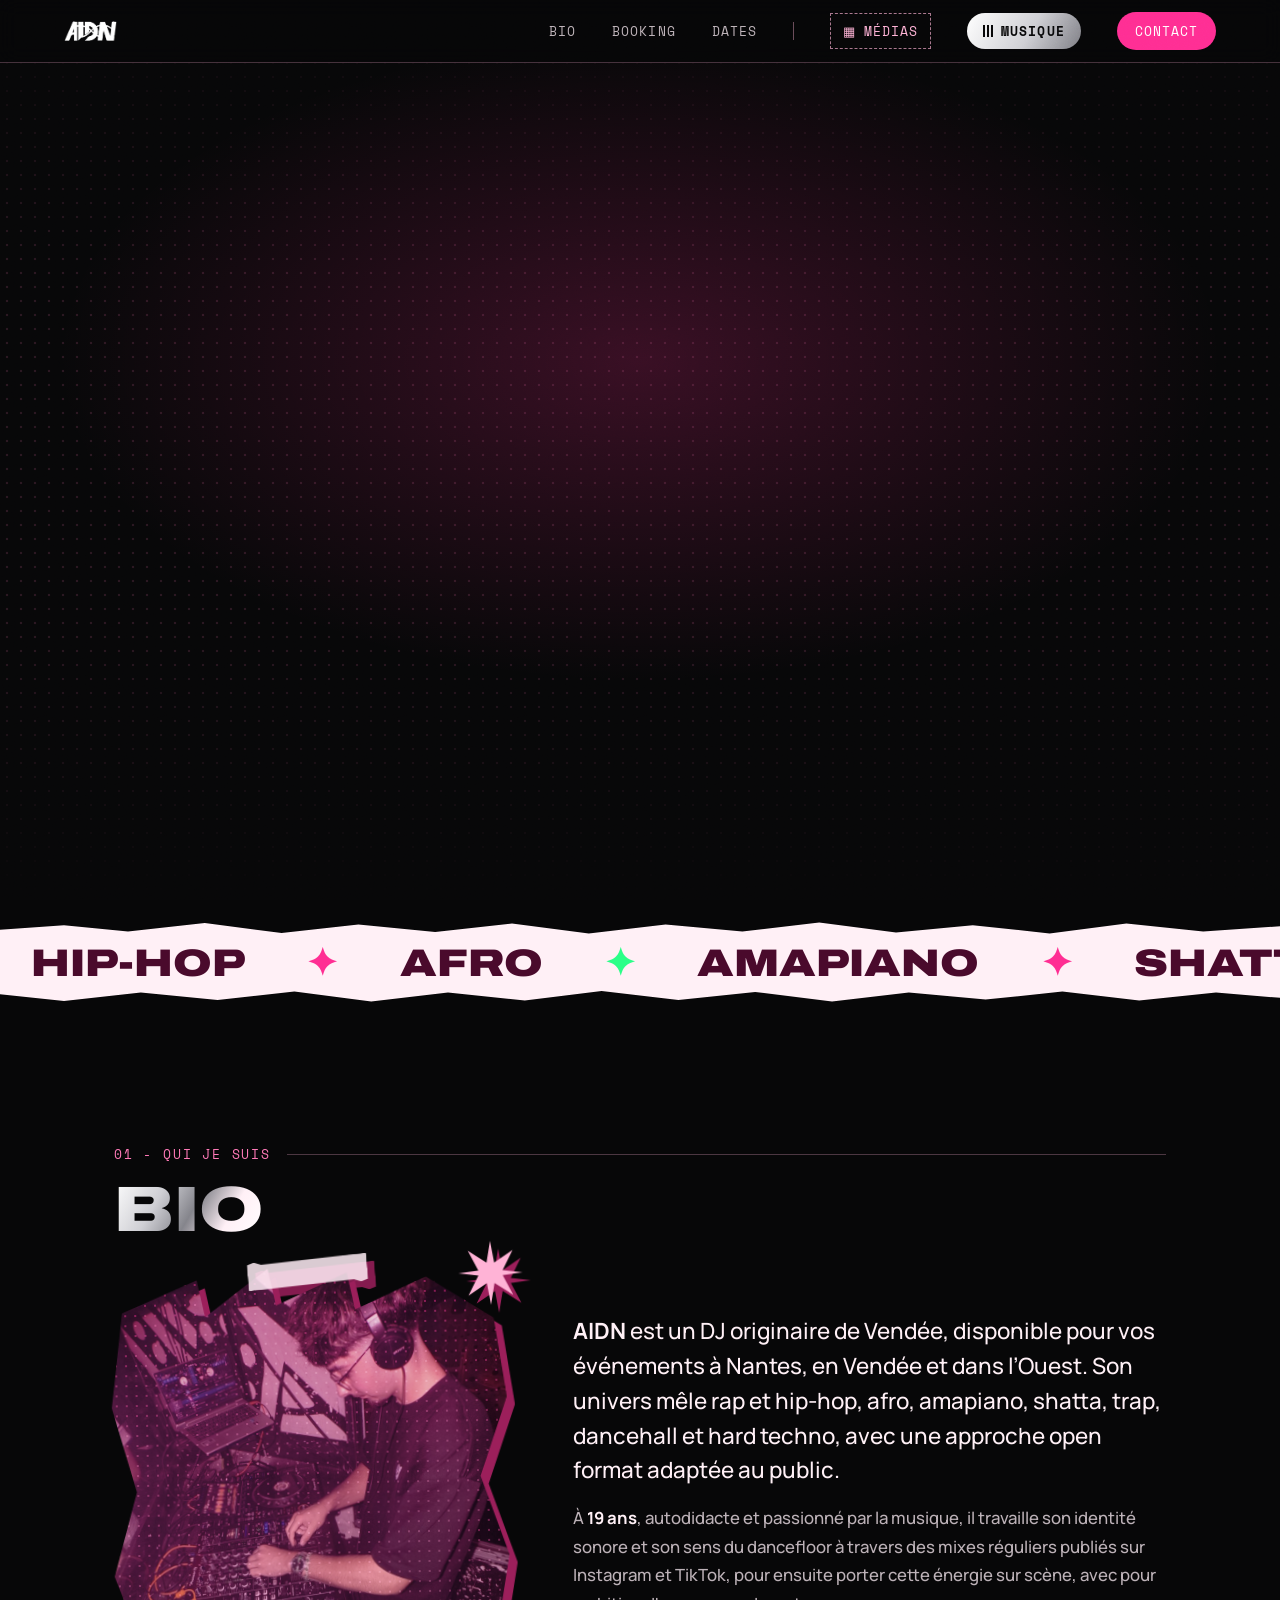
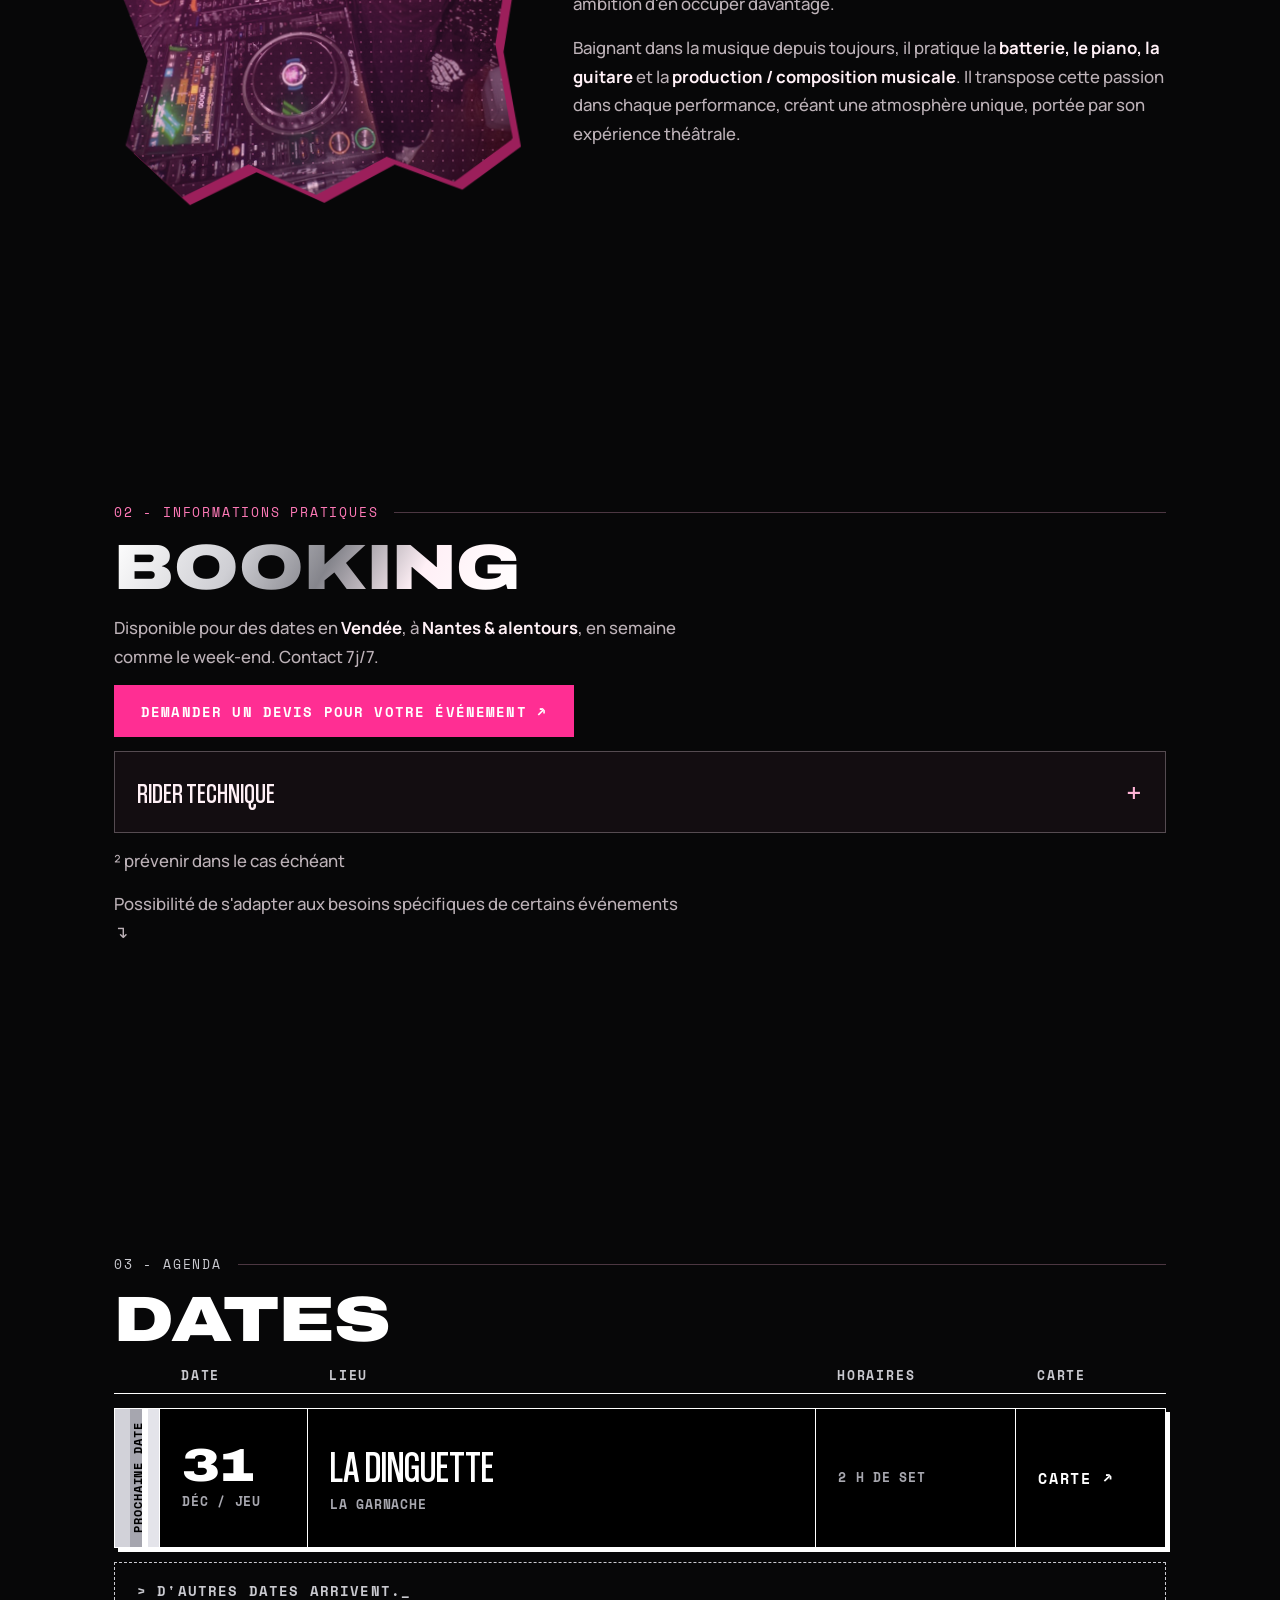
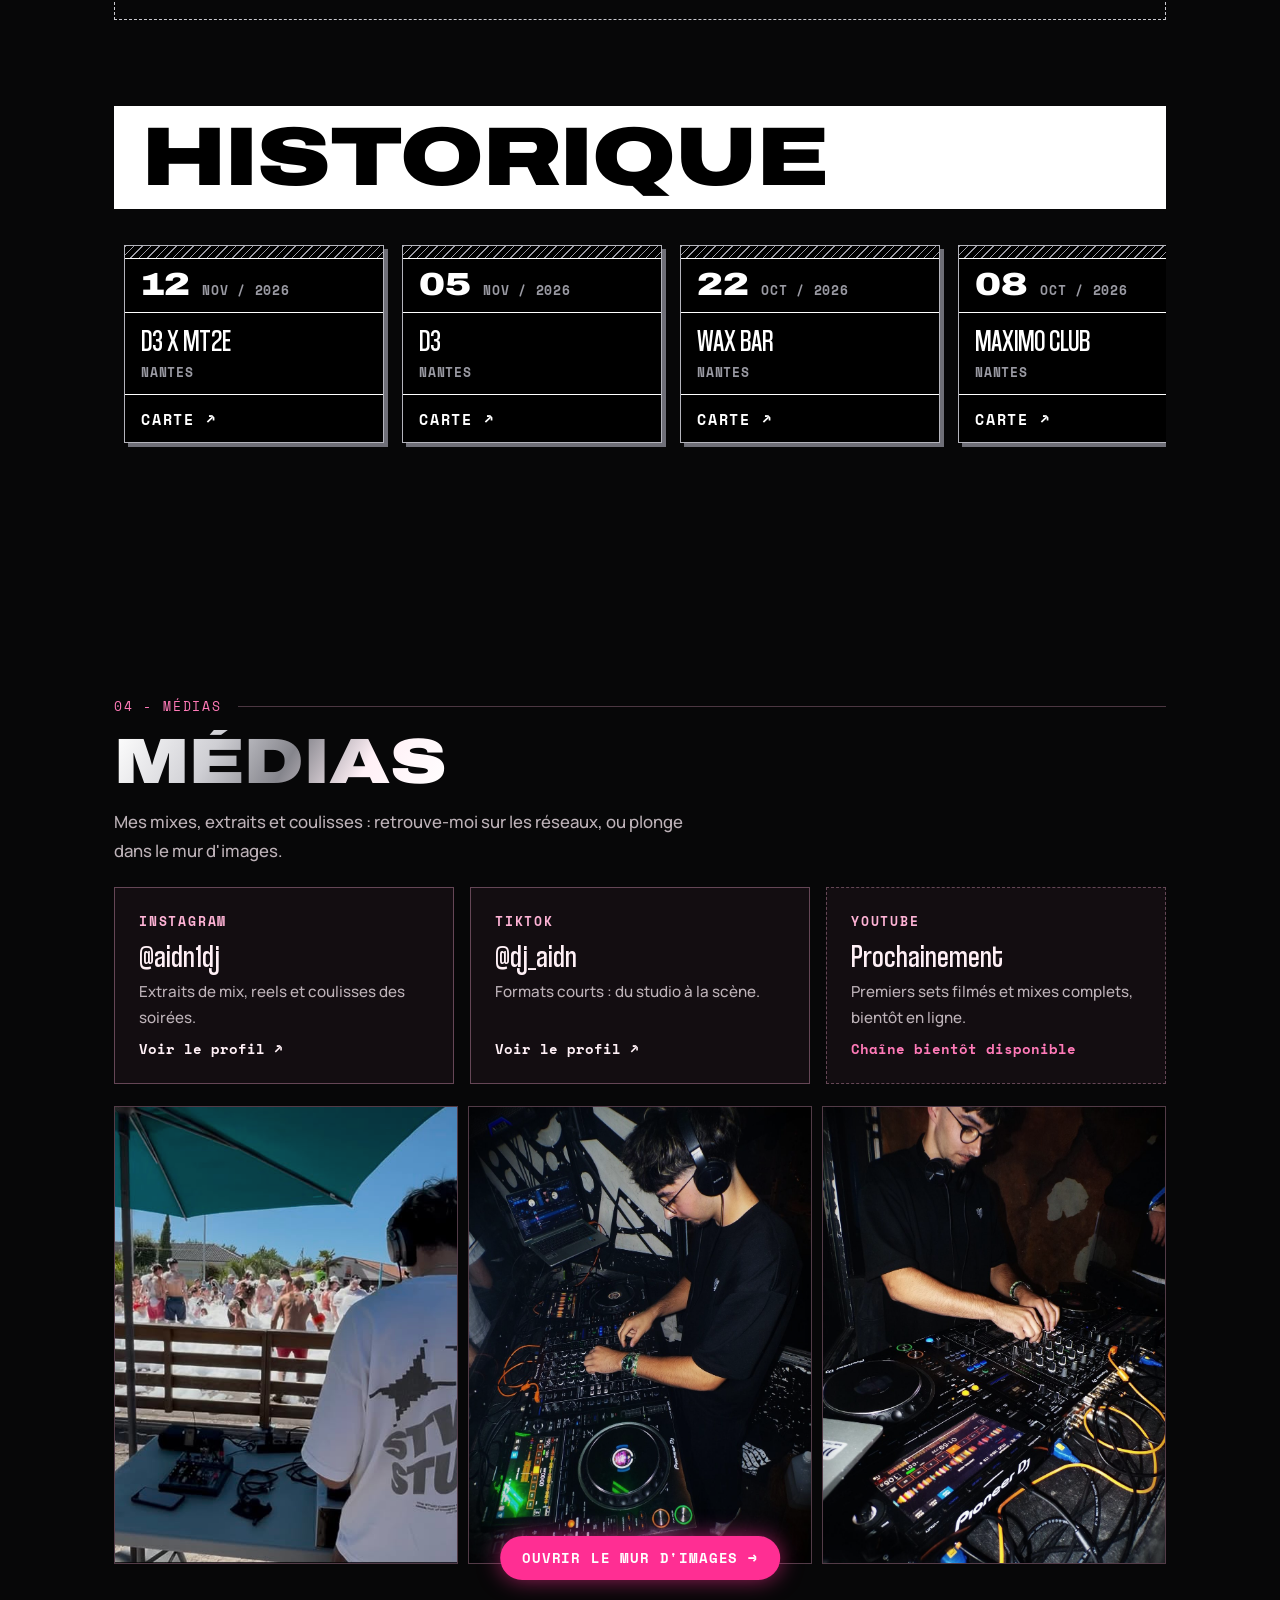
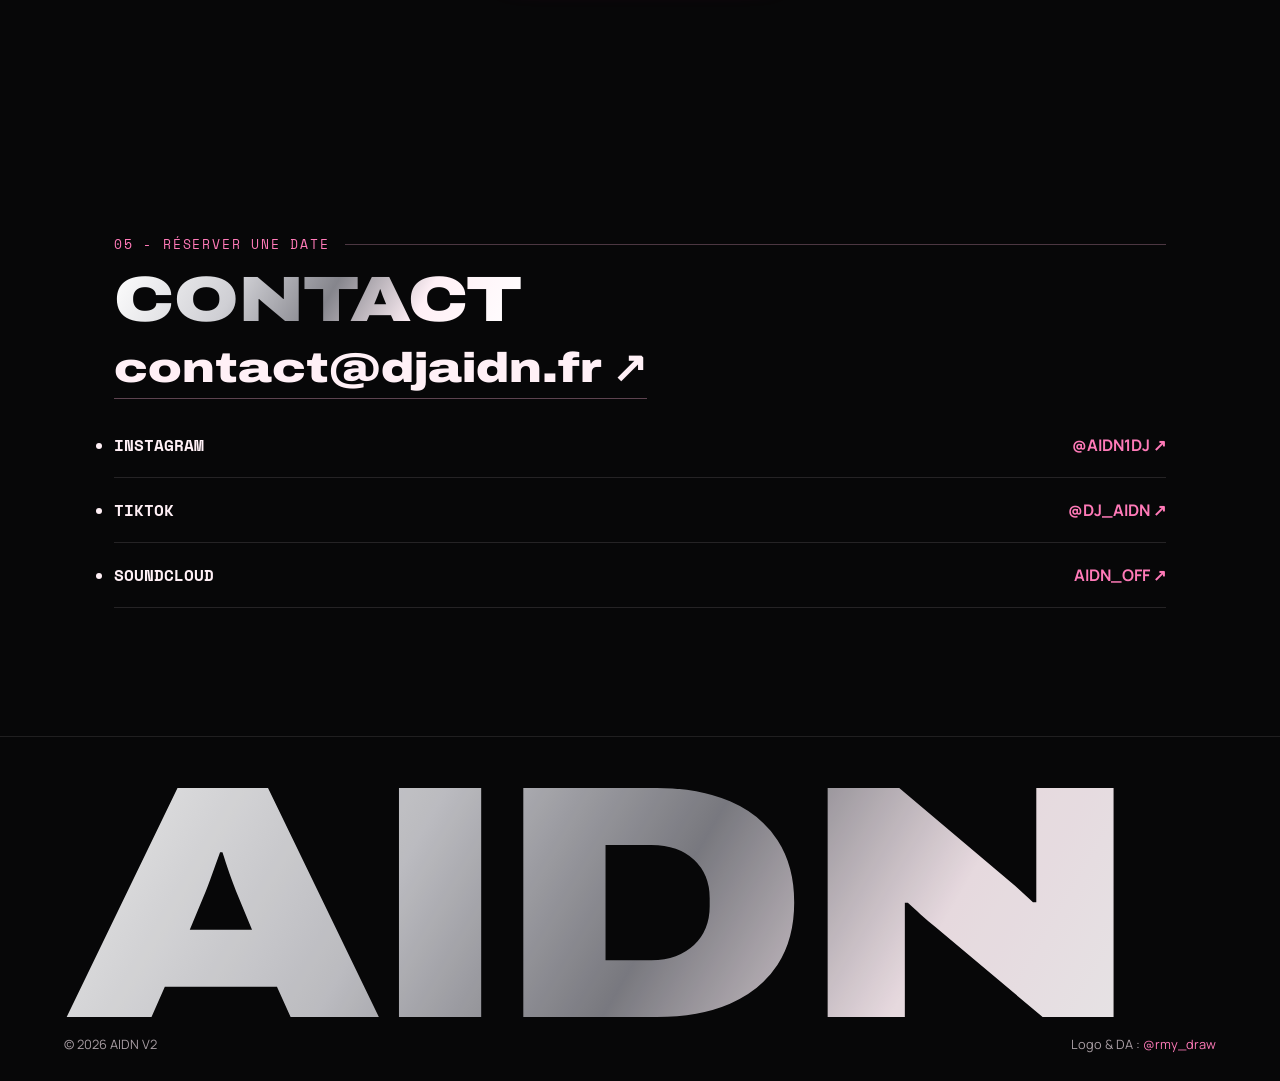
==== commit a6301fac: "V2 POLISH W GOOD COLOR & vert, design retoucher" ====
--- a/index.html
+++ b/index.html
@@ -6,7 +6,7 @@
 <title>AIDN | DJ à Nantes &amp; en Vendée · DJ et producteur</title>
 <meta name="description" content="DJ à Nantes, en Vendée et dans l’Ouest : AIDN anime vos soirées et événements (rap, afro, amapiano, hard techno, open format). Devis rapide, contact 7j/7.">
 <meta name="robots" content="index,follow,max-image-preview:large">
-<meta name="theme-color" content="#07060b">
+<meta name="theme-color" content="#070708">
 <link rel="canonical" href="https://djaidn.fr/">
 <meta property="og:type" content="website">
 <meta property="og:locale" content="fr_FR">
@@ -35,6 +35,7 @@
 <link rel="stylesheet" href="style.css">
 <link rel="stylesheet" href="gallery.css">
 <link rel="stylesheet" href="dates.css">
+<link rel="stylesheet" href="pro.css">
 <script type="application/ld+json">
 {
   "@context": "https://schema.org",
@@ -107,6 +108,7 @@
 <script>document.documentElement.classList.add('js');setTimeout(function(){document.documentElement.classList.add('ready')},7000);try{if(!sessionStorage.getItem('aidn-seen'))document.documentElement.classList.add('loading')}catch(e){}</script>
 </head>
 <body>
+<a class="skip" href="#top">Aller au contenu</a>
 
 <!-- ===== LOADER : logo glitch + barre chrome ===== -->
 <div id="loader" aria-hidden="true">
@@ -152,7 +154,7 @@
 
   <!-- ===== HERO ===== -->
   <section class="hero">
-    <p class="tag">Presskit 2026</p>
+    <p class="tag">Presskit 2026 · DJ &amp; producteur · Nantes · Vendée<span id="hf" hidden></span></p>
     <h1><img class="hero-art" src="assets/AIDN_2.jpg" alt="AIDN, DJ &amp; producer à Nantes et en Vendée"></h1>
     <p class="hero-sub">DJ en Vendée et à Nantes : rap, hip-hop, afro, amapiano, shatta, trap, dancehall, hard techno et open format. Un set qui lit la salle et ne lâche rien jusqu’au dernier titre.</p>
 
@@ -186,7 +188,6 @@
       <figure class="bio-photo">
         <div class="bio-frame"><img src="assets/bio-live.jpg" alt="AIDN aux platines, casque sur les oreilles" width="900" height="1200" loading="lazy" decoding="async"></div>
         <svg class="bio-star" aria-hidden="true"><use href="#starBurst"></use></svg>
-        <figcaption>Aux platines</figcaption>
       </figure>
       <div class="bio-text">
       <p><strong>AIDN</strong> est un DJ originaire de Vendée, disponible pour vos événements à Nantes, en Vendée et dans l’Ouest. Son univers mêle rap et hip-hop, afro, amapiano, shatta, trap, dancehall et hard techno, avec une approche open format adaptée au public.</p>
@@ -200,7 +201,7 @@
     <p class="tag">02 - Informations pratiques</p>
     <h2 class="chrome">Booking</h2>
     <p>Disponible pour des dates en <strong>Vendée</strong>, à <strong>Nantes &amp; alentours</strong>, en semaine comme le week-end. Contact 7j/7.</p>
-    <a class="mail" href="mailto:dj.aidn.contact@gmail.com?subject=Demande%20de%20booking%20DJ%20AIDN">Demander un devis pour votre événement ↗</a>
+    <a class="btn" href="mailto:contact@djaidn.fr?subject=Demande%20de%20booking%20DJ%20AIDN">Demander un devis pour votre événement ↗</a>
     <details class="rider">
       <summary>Rider technique</summary>
       <div class="rider-cols">
@@ -283,7 +284,7 @@
   <section class="stub reveal" id="contact">
     <p class="tag">05 - Réserver une date</p>
     <h2 class="chrome">Contact</h2>
-    <a class="mail" href="mailto:dj.aidn.contact@gmail.com">dj.aidn.contact@gmail.com ↗</a>
+    <a class="mail" href="mailto:contact@djaidn.fr">contact@djaidn.fr ↗</a>
     <ul class="socials">
       <li><a href="https://www.instagram.com/aidn1dj" target="_blank" rel="noopener">Instagram <span>@aidn1dj ↗</span></a></li>
       <li><a href="https://www.tiktok.com/@dj_aidn" target="_blank" rel="noopener">TikTok <span>@dj_aidn ↗</span></a></li>
@@ -293,6 +294,7 @@
 </main>
 
 <footer>
+  <div class="foot-word" aria-hidden="true">AIDN</div>
   <span>© 2026 AIDN V2</span>
   <span>Logo &amp; DA : <a href="https://www.instagram.com/rmy_draw/" target="_blank" rel="noopener">@rmy_draw</a></span>
 </footer>
@@ -300,5 +302,6 @@
 
 <script src="script.js" defer></script>
 <script src="gallery.js" defer></script>
+<script src="fx.js" defer></script>
 </body>
 </html>
--- a/style.css
+++ b/style.css
@@ -10,14 +10,15 @@
 
 /* ---------- 1. Variables : palette de la charte + effet chrome ---------- */
 :root {
-  --ink: #07060b; 
-  --surface: #120d1c;
-  --deep: #500e42; 
-  --vivid: #ea00ff; 
-  --mid: #c766ff; 
-  --pink: #ee9fff; 
-  --pale: #f3e1ff;
-  --chrome: linear-gradient(120deg,#fff 0%,#c9c4d6 30%,#7d768f 52%,#f3e1ff 74%,#fff 100%);
+  --ink: #070708; 
+  --surface: #130d11;
+  --deep: #4a0a2c; 
+  --vivid: #ff2e93;
+  --green: #2bff88; 
+  --mid: #ff7ab8; 
+  --pink: #ffb3d6; 
+  --pale: #fff0f6;
+  --chrome: linear-gradient(120deg,#fff 0%,#cfcfd4 30%,#85858c 52%,#fff0f6 74%,#fff 100%);
   
   /* Polices : titres / sous-titres / accents / texte / labels */
   --display: 'Archivo Expanded', 'Arial Black', sans-serif;
@@ -36,8 +37,8 @@
 body{background:var(--ink);color:var(--pale);font:500 1rem/1.6 var(--body);overflow-x:hidden}
 img{max-width:100%;display:block}
 a{color:inherit;text-decoration:none}
-:focus-visible{outline:2px solid var(--pink);outline-offset:3px}
-::selection{background:var(--vivid);color:#fff}
+:focus-visible{outline:2px solid var(--green);outline-offset:3px}
+::selection{background:var(--green);color:#000}
 
 
 /* Grain : la texture qui casse le côté « lisse » */
@@ -53,13 +54,13 @@
   position:fixed;top:0;left:0;right:0;z-index:50;
   display:flex;align-items:center;justify-content:space-between;
   padding:12px var(--pad);padding-top:calc(12px + env(safe-area-inset-top,0px));
-  background:rgba(7,6,11,.7);backdrop-filter:blur(10px);
-  border-bottom:1px solid rgba(238,159,255,.25);transition:padding .3s ease;
+  background:rgba(7,7,8,.7);backdrop-filter:blur(10px);
+  border-bottom:1px solid rgba(255,179,214,.25);transition:padding .3s ease;
 }
 .nav.scrolled{padding-block:6px}
 .nav-logo img{height:30px;width:auto}
 .nav nav{display:flex;align-items:center;gap:clamp(16px,3vw,36px)}
-.nav a:not(.nav-logo),.nav-btn{font:400 .76rem var(--mono);letter-spacing:.08em;text-transform:uppercase;color:#b9aecb;transition:color .2s}
+.nav a:not(.nav-logo),.nav-btn{font:400 .76rem var(--mono);letter-spacing:.08em;text-transform:uppercase;color:#bdb2b8;transition:color .2s}
 .nav a:not(.nav-logo):hover,.nav-btn:hover{color:#fff}
 .nav .pill{color:var(--pale);border:1px solid var(--vivid);border-radius:999px;padding:8px 16px}
 .nav .pill:hover{background:var(--vivid)}
@@ -69,7 +70,7 @@
   position:relative;min-height:100svh;overflow:hidden;
   display:flex;flex-direction:column;align-items:center;justify-content:center;text-align:center;
   padding:96px var(--pad) 72px;
-  background:radial-gradient(ellipse at 50% 38%,rgba(149,0,255,.28),transparent 62%);
+  background:radial-gradient(ellipse at 50% 38%,rgba(255,46,147,.28),transparent 62%);
 }
 /* Halftone : trame de points en surimpression */
 .hero::before{
@@ -81,18 +82,18 @@
 .hero>*{position:relative}
 /* Le PNG a un fond noir : « screen » le fond le décor sans carré visible */
 .hero-art{width:min(130%,1080px);margin:-6% auto -8%;mix-blend-mode:screen}
-.hero-sub{max-width:46ch;color:#b9aecb}
+.hero-sub{max-width:46ch;color:#bdb2b8}
 
 .doors{display:grid;grid-template-columns:1fr 1fr;gap:16px;width:min(100%,720px);margin-top:36px;text-align:left}
 .door{
   display:flex;flex-direction:column;gap:6px;padding:22px 24px;border-radius:4px;
-  border:1px solid rgba(238,159,255,.4);background:rgba(18,13,28,.75);
+  border:1px solid rgba(255,179,214,.4);background:rgba(19,13,17,.75);
   transition:transform .25s ease,box-shadow .25s ease,background .25s ease;
 }
 .door .k{font:700 .7rem var(--mono);letter-spacing:.16em;text-transform:uppercase;color:var(--pink)}
 .door strong{font:400 1.7rem/1.05 var(--cond)}
-.door em{font:400 .76rem var(--mono);font-style:normal;color:#b9aecb}
-.door:hover{transform:translateY(-4px) rotate(-.6deg);box-shadow:0 0 34px rgba(149,0,255,.6);background:var(--deep)}
+.door em{font:400 .76rem var(--mono);font-style:normal;color:#bdb2b8}
+.door:hover{transform:translateY(-4px) rotate(-.6deg);box-shadow:0 0 34px rgba(255,46,147,.6);background:var(--deep)}
 .door-fan{border-color:var(--vivid)}
 
 /* ---------- 5. Bandeau « papier » aux bords déchirés + défilement ---------- */
@@ -103,15 +104,16 @@
 .marquee-track{display:flex;width:max-content;animation:scroll 30s linear infinite}
 .marquee-track span{font:900 clamp(1.4rem,4vw,2.4rem) var(--display);text-transform:uppercase;padding:0 .8em;white-space:nowrap}
 .marquee-track span::after{content:"✦";margin-left:1.6em;color:var(--vivid)}
+.marquee-track span:nth-child(even)::after{color:var(--green)}
 @keyframes scroll{to{transform:translateX(-50%)}}
 
 /* ---------- 6. Sections ---------- */
 .stub{max-width:1180px;margin:0 auto;padding:clamp(72px,10vw,120px) var(--pad);display:flex;flex-direction:column;gap:14px;align-items:flex-start}
 .stub h1,.stub h2{font:900 clamp(2.2rem,6vw,4rem)/1 var(--display);text-transform:uppercase}
-.stub p:not(.tag){color:#b9aecb;max-width:52ch}
-.slot{width:100%;min-height:150px;margin-top:10px;display:grid;place-items:center;border:1px dashed rgba(238,159,255,.35);border-radius:4px;font:400 .76rem var(--mono);text-transform:uppercase;letter-spacing:.08em;color:var(--mid)}
+.stub p:not(.tag){color:#bdb2b8;max-width:52ch}
+.slot{width:100%;min-height:150px;margin-top:10px;display:grid;place-items:center;border:1px dashed rgba(255,179,214,.35);border-radius:4px;font:400 .76rem var(--mono);text-transform:uppercase;letter-spacing:.08em;color:var(--mid)}
 .mail{font:700 clamp(1rem,3vw,1.6rem) var(--body);color:var(--pink);border-bottom:2px solid var(--vivid)}
-footer{display:flex;flex-wrap:wrap;justify-content:space-between;gap:12px;padding:28px var(--pad);border-top:1px solid rgba(243,225,255,.1);font:400 .72rem var(--body);color:#8f84a3}
+footer{display:flex;flex-wrap:wrap;justify-content:space-between;gap:12px;padding:28px var(--pad);border-top:1px solid rgba(255,238,246,.1);font:400 .72rem var(--body);color:#92878d}
 footer a{color:var(--mid)}
 
 /* Apparition au scroll (activée seulement si le JS tourne) */
@@ -131,7 +133,7 @@
 }
 
 /* ---------- 8. Galerie (alias pour le gallery.css existant) ---------- */
-:root{--violet:var(--vivid);--paper:var(--pale);--line:rgba(243,225,255,.12);--muted:#b9aecb}
+:root{--violet:var(--vivid);--paper:var(--pale);--line:rgba(255,238,246,.12);--muted:#bdb2b8}
 .eyebrow{font:400 .72rem var(--mono);letter-spacing:.18em;text-transform:uppercase;color:var(--mid)}
 #siteWrap{transition:filter .4s ease}
 .nav-btn{background:none;border:0;cursor:pointer}
@@ -140,39 +142,39 @@
 
 /* ---------- 9. Booking, dates, contact ---------- */
 .rider,.tracks,.dates,.socials,.legal{width:100%}
-.rider{border:1px solid rgba(238,159,255,.3);border-radius:4px;padding:18px 22px}
+.rider{border:1px solid rgba(255,179,214,.3);border-radius:4px;padding:18px 22px}
 .rider summary{font:400 1.8rem var(--cond);text-transform:uppercase;cursor:pointer}
 .rider-cols{display:grid;grid-template-columns:repeat(auto-fit,minmax(240px,1fr));gap:24px;margin-top:16px}
 .rider h3{font:700 .72rem var(--body);letter-spacing:.14em;text-transform:uppercase;color:var(--pink);margin-bottom:8px}
-.rider li{margin-left:1.1em;list-style:square;color:#b9aecb}
+.rider li{margin-left:1.1em;list-style:square;color:#bdb2b8}
 .rider em{font-style:normal;color:var(--mid);margin-right:.4em}
-.dates li,.socials a{display:flex;align-items:center;gap:20px;padding:18px 0;border-bottom:1px solid rgba(243,225,255,.12)}
+.dates li,.socials a{display:flex;align-items:center;gap:20px;padding:18px 0;border-bottom:1px solid rgba(255,238,246,.12)}
 .dates time{display:flex;flex-direction:column;align-items:center;min-width:64px;font:400 .66rem var(--mono);text-transform:uppercase;color:var(--mid)}
 .dates time b{font:900 2rem/1 var(--display);color:var(--pale)}
 .dates div{flex:1;display:flex;flex-direction:column}
 .dates strong{font:400 1.7rem/1.1 var(--cond)}
-.dates span{color:#b9aecb}
-.badge{font:700 .66rem var(--mono);letter-spacing:.08em;text-transform:uppercase;color:var(--pink);border:1px solid rgba(238,159,255,.4);padding:3px 8px;align-self:flex-start}
+.dates span{color:#bdb2b8}
+.badge{font:700 .66rem var(--mono);letter-spacing:.08em;text-transform:uppercase;color:var(--pink);border:1px solid rgba(255,179,214,.4);padding:3px 8px;align-self:flex-start}
 .socials a{justify-content:space-between;font:700 .9rem var(--mono);text-transform:uppercase}
 .socials a span{color:var(--mid);font-family: var(--body);}
 .socials a:hover span{color:var(--pink)}
 
 /* ---------- 10. Lecteur audio ---------- */
-.track{display:grid;grid-template-columns:48px 1fr auto;grid-template-areas:"p i d" "s s t";gap:8px 16px;align-items:center;padding:18px 0;border-bottom:1px solid rgba(243,225,255,.12)}
+.track{display:grid;grid-template-columns:48px 1fr auto;grid-template-areas:"p i d" "s s t";gap:8px 16px;align-items:center;padding:18px 0;border-bottom:1px solid rgba(255,238,246,.12)}
 .t-play{grid-area:p;width:48px;height:48px;border-radius:50%;border:1px solid var(--vivid);background:var(--deep);color:#fff;cursor:pointer;transition:box-shadow .2s}
-.t-play:hover,.track.playing .t-play{box-shadow:0 0 22px rgba(149,0,255,.7);background:var(--vivid)}
+.t-play:hover,.track.playing .t-play{box-shadow:0 0 22px rgba(255,46,147,.7);background:var(--vivid)}
 .t-info{grid-area:i;display:flex;flex-direction:column;gap:6px}
 .t-info strong{font:400 1.5rem/1.1 var(--cond)}
 .t-seek{grid-area:s;width:100%;accent-color:var(--vivid)}
 .t-time{grid-area:t;font:400 .76rem var(--mono);color:var(--mid)}
 .t-dl{grid-area:d;font:700 .76rem var(--mono);color:var(--pale);border:1px solid var(--line);padding:8px 12px;transition:border-color .2s}
 .t-dl:hover{border-color:var(--vivid)}
-.legal{margin-top:18px;padding:16px 20px;border-left:3px solid var(--vivid);background:var(--surface);font-size:.86rem;color:#b9aecb}
+.legal{margin-top:18px;padding:16px 20px;border-left:3px solid var(--vivid);background:var(--surface);font-size:.86rem;color:#bdb2b8}
 .legal strong,.legal b{color:var(--pale)}
 dialog{margin:auto;max-width:min(92vw,440px);padding:26px;border:1px solid var(--vivid);background:var(--surface);color:var(--pale)}
-dialog::backdrop{background:rgba(7,6,11,.8);backdrop-filter:blur(4px)}
+dialog::backdrop{background:rgba(7,7,8,.8);backdrop-filter:blur(4px)}
 dialog h3{font:400 1.7rem var(--cond);margin-bottom:10px}
-dialog p{color:#b9aecb;margin-bottom:14px}
+dialog p{color:#bdb2b8;margin-bottom:14px}
 dialog label{display:flex;gap:10px;align-items:center;font-size:.9rem}
 .dlg-actions{display:flex;justify-content:flex-end;gap:10px;margin-top:20px}
 .dlg-actions button{font:700 .76rem var(--mono);text-transform:uppercase;padding:10px 16px;border:1px solid var(--vivid);background:none;color:var(--pale);cursor:pointer}
@@ -189,38 +191,38 @@
 /* ---------- 12. Nav : 3 familles ---------- */
 /* Liens de section (Bio, Booking, Dates) = texte mono sobre, voir §3.
    Galerie = étiquette pointillée (ouvre le mur d'images) */
-.nav-sep{width:1px;height:18px;background:rgba(238,159,255,.4)}
-.nav a.nav-gal,.nav button.nav-gal{display:inline-flex;align-items:center;gap:8px;color:var(--pink);border:1px dashed rgba(238,159,255,.65);padding:7px 12px;transition:transform .2s,background .2s}
+.nav-sep{width:1px;height:18px;background:rgba(255,179,214,.4)}
+.nav a.nav-gal,.nav button.nav-gal{display:inline-flex;align-items:center;gap:8px;color:var(--pink);border:1px dashed rgba(255,179,214,.65);padding:7px 12px;transition:transform .2s,background .2s}
 .nav .nav-gal::before{content:"▦";font-size:.8rem}
 .nav a.nav-gal:hover,.nav button.nav-gal:hover{background:var(--deep);color:#fff;transform:rotate(-2deg)}
 /* Musique = pastille chrome avec mini égaliseur (ouvre une autre page) */
 .nav a.nav-music{display:inline-flex;align-items:center;color:var(--ink);font-weight:700;background:var(--chrome);background-size:200% 100%;border-radius:999px;padding:8px 16px;transition:box-shadow .25s,background-position .4s}
-.nav a.nav-music:hover{color:var(--ink);background-position:100% 0;box-shadow:0 0 22px rgba(199,102,255,.8)}
+.nav a.nav-music:hover{color:var(--ink);background-position:100% 0;box-shadow:0 0 22px rgba(255,122,184,.8)}
 .nav a.nav-music[aria-current]{box-shadow:0 0 0 2px var(--vivid)}
 .eq{display:inline-flex;align-items:flex-end;gap:2px;height:12px;margin-right:8px}
 .eq i{width:2px;height:100%;background:currentColor;transform-origin:bottom;animation:eq 1s ease-in-out infinite}
 .eq i:nth-child(2){animation-delay:.2s}.eq i:nth-child(3){animation-delay:.4s}
 @keyframes eq{50%{transform:scaleY(.3)}}
 /* Contact = bouton plein néon (l'action principale) */
-.nav a.pill{color:#fff;background:var(--vivid);border:0;padding:9px 18px;box-shadow:0 0 18px rgba(149,0,255,.65);transition:background .2s,box-shadow .2s,color .2s}
-.nav a.pill:hover{background:var(--pink);color:var(--ink);box-shadow:0 0 26px rgba(238,159,255,.8)}
+.nav a.pill{color:#fff;background:var(--vivid);border:0;padding:9px 18px;box-shadow:0 0 18px rgba(255,46,147,.65);transition:background .2s,box-shadow .2s,color .2s}
+.nav a.pill:hover{background:var(--pink);color:var(--ink);box-shadow:0 0 26px rgba(255,179,214,.8)}
 
 /* ---------- 13. Bio : photo « sticker » Y2K ---------- */
 .bio-grid{display:grid;grid-template-columns:minmax(0,.8fr) minmax(0,1.2fr);gap:clamp(28px,5vw,64px);align-items:center;width:100%;margin-top:12px}
-.bio-photo{position:relative;transform:rotate(-2deg);filter:drop-shadow(0 12px 28px rgba(149,0,255,.45))}
+.bio-photo{position:relative;transform:rotate(-2deg);filter:drop-shadow(0 12px 28px rgba(255,46,147,.45))}
 .bio-frame{position:relative;aspect-ratio:3/4;background:var(--deep);clip-path:url(#jaggedFrame);-webkit-clip-path:url(#jaggedFrame)}
 .bio-frame img{width:100%;height:100%;object-fit:cover}
 .bio-frame::before,.bio-frame::after{content:"";position:absolute;inset:0;pointer-events:none;transition:opacity .4s}
 .bio-frame::before{opacity:.28;mix-blend-mode:screen;background:radial-gradient(circle,var(--mid) 1.2px,transparent 1.5px) 0 0/10px 10px}
 .bio-frame::after{opacity:.5;mix-blend-mode:color;background:linear-gradient(160deg,var(--vivid),var(--deep))}
 .bio-photo:hover .bio-frame::after{opacity:.12}
-.bio-photo::before{content:"";position:absolute;z-index:2;top:-10px;left:50%;width:120px;height:28px;background:rgba(243,225,255,.85);transform:translateX(-50%) rotate(-4deg);clip-path:polygon(0 8%,6% 0,12% 10%,100% 0,100% 92%,94% 100%,88% 90%,0 100%)}
+.bio-photo::before{content:"";position:absolute;z-index:2;top:-10px;left:50%;width:120px;height:28px;background:rgba(255,238,246,.85);transform:translateX(-50%) rotate(-4deg);clip-path:polygon(0 8%,6% 0,12% 10%,100% 0,100% 92%,94% 100%,88% 90%,0 100%)}
 .bio-star{position:absolute;z-index:2;top:-24px;right:-18px;width:64px;height:64px;color:var(--pink);animation:bio-spin 20s linear infinite}
 @keyframes bio-spin{to{transform:rotate(360deg)}}
 .bio-photo figcaption{position:absolute;z-index:2;left:14px;bottom:-10px;background:var(--pale);color:var(--deep);font:400 1.3rem/1 var(--tag);letter-spacing:.02em;padding:5px 12px;transform:rotate(-3deg)}
 
 /* ---------- 14. Loader ---------- */
-#loader{--ld-w:clamp(150px,40vw,220px);position:fixed;inset:0;z-index:100;display:none;align-items:center;justify-content:center;background:var(--ink) radial-gradient(ellipse at 50% 50%,rgba(149,0,255,.35),transparent 60%);transition:transform .85s cubic-bezier(.77,0,.18,1) .3s}
+#loader{--ld-w:clamp(150px,40vw,220px);position:fixed;inset:0;z-index:100;display:none;align-items:center;justify-content:center;background:var(--ink) radial-gradient(ellipse at 50% 50%,rgba(255,46,147,.35),transparent 60%);transition:transform .85s cubic-bezier(.77,0,.18,1) .3s}
 .loading #loader{display:flex}
 html.loading{overflow:hidden}
 /* Sortie : le contenu zoome et s'efface, puis le rideau monte avec un bord papier déchiré */
@@ -232,7 +234,7 @@
 .ld-logo img{width:100%;animation:ld-glitch 1.1s steps(1,end) infinite}
 /* Glitch RVB : le logo PNG est détouré, drop-shadow suit sa forme exacte */
 @keyframes ld-glitch{
-  0%,60%,100%{transform:none;filter:drop-shadow(0 0 14px rgba(149,0,255,.8))}
+  0%,60%,100%{transform:none;filter:drop-shadow(0 0 14px rgba(255,46,147,.8))}
   20%{transform:translate(-3px,1px);filter:drop-shadow(-4px 0 0 var(--pink)) drop-shadow(4px 0 0 var(--vivid))}
   40%{transform:translate(2px,-1px);filter:drop-shadow(3px 0 0 var(--pink)) drop-shadow(-3px 0 0 var(--vivid))}
   80%{transform:translate(-1px,0) skewX(-4deg);filter:drop-shadow(-3px 0 0 var(--mid)) drop-shadow(3px 0 0 var(--deep))}
@@ -243,7 +245,7 @@
 /* Texte + barre accrochés sous le logo : le logo reste pile au centre de l'écran */
 .ld-foot{position:absolute;left:0;right:0;top:100%;display:grid;gap:6px}
 .ld-meta{display:flex;justify-content:space-between;font:700 .56rem var(--mono);letter-spacing:.12em;text-transform:uppercase;color:var(--mid)}
-.ld-bar{height:4px;border:1px solid rgba(238,159,255,.5);padding:1px}
+.ld-bar{height:4px;border:1px solid rgba(255,179,214,.5);padding:1px}
 .ld-bar i{display:block;height:100%;background:var(--chrome);transform:scaleX(0);transform-origin:left;box-shadow:0 0 10px var(--vivid)}
 
 @media (max-width:720px){
@@ -316,13 +318,13 @@
 .history-marquee:hover .history-track{animation-play-state:paused}
 .history-group{display:flex;gap:16px;padding-right:16px;list-style:none}
 @keyframes history-scroll{to{transform:translateX(-50%)}}
-.history-card{flex:none;width:236px;display:flex;flex-direction:column;gap:6px;padding:18px 20px;text-align:left;border:1px solid rgba(238,159,255,.3);border-radius:4px;background:var(--surface);transition:border-color .25s,box-shadow .25s}
+.history-card{flex:none;width:236px;display:flex;flex-direction:column;gap:6px;padding:18px 20px;text-align:left;border:1px solid rgba(255,179,214,.3);border-radius:4px;background:var(--surface);transition:border-color .25s,box-shadow .25s}
 .history-card:nth-child(odd){transform:rotate(-.8deg)}
 .history-card:nth-child(even){transform:rotate(.8deg)}
-.history-card:hover{border-color:var(--vivid);box-shadow:0 0 22px rgba(234,0,255,.35)}
+.history-card:hover{border-color:var(--vivid);box-shadow:0 0 22px rgba(255,46,147,.35)}
 .history-card time{font:400 .78rem var(--mono);letter-spacing:.1em;text-transform:uppercase;color:var(--mid)}
 .history-card strong{font:400 1.6rem/1.05 var(--cond);color:var(--pale)}
-.history-card span{font:400 .8rem var(--mono);letter-spacing:.08em;text-transform:uppercase;color:#b9aecb}
+.history-card span{font:400 .8rem var(--mono);letter-spacing:.08em;text-transform:uppercase;color:#bdb2b8}
 @media (max-width:720px){.history-card{width:200px}}
 @media (prefers-reduced-motion:reduce){
   .history-marquee{-webkit-mask-image:none;mask-image:none}
@@ -355,21 +357,21 @@
 .legal{font-size:.92rem;line-height:1.65}
 .stub p:not(.tag){font-size:1.05rem;line-height:1.7}
 .socials a{font-size:1rem;padding:20px 0}
-footer{font-size:.8rem;color:#a79cba}
+footer{font-size:.8rem;color:#a89da3}
 @media (max-width:720px){.nav a:not(.nav-logo),.nav-btn{font-size:.68rem}}
 
 /* ---------- 18. Médias ---------- */
 .media-grid{display:grid;grid-template-columns:repeat(auto-fit,minmax(240px,1fr));gap:16px;width:100%;margin-top:8px}
-.media-card{display:flex;flex-direction:column;gap:8px;padding:24px;min-height:190px;border:1px solid rgba(238,159,255,.35);background:var(--surface);transition:transform .25s,box-shadow .25s,border-color .25s}
+.media-card{display:flex;flex-direction:column;gap:8px;padding:24px;min-height:190px;border:1px solid rgba(255,179,214,.35);background:var(--surface);transition:transform .25s,box-shadow .25s,border-color .25s}
 .media-card .plat{font:700 .8rem var(--mono);letter-spacing:.14em;text-transform:uppercase;color:var(--pink)}
 .media-card strong{font:400 2rem/1 var(--cond);color:var(--pale)}
-.media-card p{flex:1;font-size:.95rem !important;color:#b9aecb}
+.media-card p{flex:1;font-size:.95rem !important;color:#bdb2b8}
 .media-card .go{font:700 .85rem var(--mono);color:var(--pale)}
-a.media-card:hover{transform:translateY(-4px) rotate(-.5deg);border-color:var(--vivid);box-shadow:0 0 28px rgba(234,0,255,.45)}
+a.media-card:hover{transform:translateY(-4px) rotate(-.5deg);border-color:var(--vivid);box-shadow:0 0 28px rgba(255,46,147,.45)}
 .media-card.soon{border-style:dashed}
 .media-card.soon .go{color:var(--mid)}
 .media-wall{position:relative;display:grid;grid-template-columns:repeat(3,1fr);gap:10px;width:100%;margin:8px 0 22px;padding:0;border:0;background:none;cursor:pointer}
-.mw-cell{position:relative;aspect-ratio:3/4;overflow:hidden;border:1px solid rgba(238,159,255,.3);transition:transform .35s}
+.mw-cell{position:relative;aspect-ratio:3/4;overflow:hidden;border:1px solid rgba(255,179,214,.3);transition:transform .35s}
 .mw-cell img{position:absolute;inset:0;width:100%;height:100%;object-fit:cover;filter:saturate(.85);transition:filter .35s}
 .media-wall:hover .mw-cell img{filter:none}
 .media-wall:hover .mw-cell:nth-child(odd){transform:rotate(-1.2deg)}
@@ -382,4 +384,4 @@
   100%{clip-path:polygon(0 -4%,10% -10%,20% -5%,30% -11%,40% -4%,50% -9%,60% -5%,70% -11%,80% -4%,90% -9%,100% -5%,100% 100%,0 100%);filter:saturate(.85)}
 }
 @media (prefers-reduced-motion:reduce){.mw-next{animation:none}}
-.media-wall span{position:absolute;left:50%;bottom:-16px;transform:translateX(-50%);white-space:nowrap;background:var(--vivid);color:#fff;font:700 .85rem var(--mono);letter-spacing:.06em;text-transform:uppercase;padding:12px 22px;border-radius:999px;box-shadow:0 0 22px rgba(234,0,255,.6)}+.media-wall span{position:absolute;left:50%;bottom:-16px;transform:translateX(-50%);white-space:nowrap;background:var(--vivid);color:#fff;font:700 .85rem var(--mono);letter-spacing:.06em;text-transform:uppercase;padding:12px 22px;border-radius:999px;box-shadow:0 0 22px rgba(255,46,147,.6)}
--- a/pro.css
+++ b/pro.css
@@ -0,0 +1,113 @@
+/* =========================================================
+   pro.css — AIDN · couche « finition pro »
+   À charger APRÈS style.css, gallery.css et dates.css.
+   Principes : courbes ease-out fortes, uniquement transform/opacity,
+   survols réservés aux souris, appui = scale(.97), ombres pleines
+   (aucun halo flou), plus aucune rotation au survol.
+   La section Dates (dates.css) n'est pas touchée.
+   ========================================================= */
+:root{--ease:cubic-bezier(.23,1,.32,1)}
+html{scroll-padding-top:84px}
+body{-webkit-font-smoothing:antialiased;text-rendering:optimizeLegibility}
+
+/* Lien d'évitement (clavier) */
+.skip{position:fixed;left:12px;top:-64px;z-index:300;background:#fff;color:#000;padding:12px 18px;font:700 .85rem var(--mono);text-transform:uppercase;transition:top .2s var(--ease)}
+.skip:focus{top:calc(10px + env(safe-area-inset-top,0px))}
+
+/* ---------- En-têtes de section : filet qui se trace ---------- */
+.stub>.tag{display:flex;align-items:center;gap:16px;width:100%}
+.stub>.tag::after{content:"";flex:1;height:1px;background:rgba(255,179,214,.28)}
+.js .reveal>.tag::after{transform:scaleX(0);transform-origin:left;transition:transform 1s var(--ease) .2s}
+.js .reveal.in>.tag::after{transform:none}
+#bio,#booking,#medias{min-height:min(calc(100svh - 80px),880px);justify-content:center}
+#contact{min-height:min(70svh,640px);justify-content:center}
+
+/* Apparition : plus courte, courbe forte, cascade serrée */
+.js .reveal>*{transform:translateY(16px);transition:opacity .6s var(--ease),transform .6s var(--ease);transition-delay:calc(var(--i,0)*70ms)}
+
+/* ---------- Nav : sobre, lien actif souligné ---------- */
+.nav{background:rgba(7,7,8,.84)}
+.nav a.nav-sec{position:relative;padding:6px 0}
+.nav a.nav-sec::after{content:"";position:absolute;left:0;right:0;bottom:0;height:1px;background:var(--green);transform:scaleX(0);transform-origin:left;transition:transform .3s var(--ease)}
+.nav a.nav-sec.is-active{color:#fff}
+.nav a.nav-sec.is-active::after{transform:none}
+@media (hover:hover){.nav a.nav-sec:hover::after{transform:none}}
+.nav a.nav-gal:hover,.nav button.nav-gal:hover{transform:none}
+.nav a.pill,.nav a.pill:hover,.nav a.nav-music:hover{box-shadow:none}
+.nav a.nav-music[aria-current]{box-shadow:0 0 0 2px var(--vivid)}
+
+/* ---------- Hero : halo qui suit la souris + hiérarchie du texte ---------- */
+.hero{background:radial-gradient(ellipse 70% 55% at 50% 40%,rgba(255,46,147,.2),transparent 65%)}
+.hero::after{content:"";position:absolute;inset:0;pointer-events:none;opacity:0;transition:opacity .6s var(--ease);background:radial-gradient(520px circle at var(--mx,50%) var(--my,40%),rgba(255,238,246,.09),transparent 60%)}
+.hero.lit::after{opacity:1}
+.hero-sub{font-size:clamp(1.05rem,1.6vw,1.25rem);line-height:1.6;color:#d9cfd4}
+.hero .tag{color:var(--pale)}
+.door{border-radius:0;border-color:rgba(255,238,246,.35);background:rgba(19,13,17,.85);transition:transform .2s var(--ease),box-shadow .2s var(--ease),background .2s,border-color .2s}
+@media (hover:hover){
+  .hero .door:hover{transform:translate(-3px,-3px);box-shadow:6px 6px 0 var(--green);background:var(--surface);border-color:#fff}
+}
+.hero .door:active{transform:scale(.98);box-shadow:none}
+
+/* ---------- Boutons ---------- */
+.btn{display:inline-flex;align-items:center;gap:12px;min-height:52px;padding:0 26px;background:var(--vivid);color:#fff;border:1px solid var(--vivid);font:700 .9rem var(--mono);letter-spacing:.08em;text-transform:uppercase;transition:transform .16s var(--ease),box-shadow .2s var(--ease),background .2s,color .2s,border-color .2s}
+@media (hover:hover){.btn:hover{background:#fff;color:var(--ink);border-color:#fff;box-shadow:5px 5px 0 var(--green);transform:translate(-2px,-2px)}}
+.btn:active{transform:scale(.97);box-shadow:none}
+
+/* ---------- Bio : texte en paliers, photo qui s'anime sans pencher ---------- */
+.bio-photo{transform:rotate(-1deg);filter:drop-shadow(8px 8px 0 rgba(255,46,147,.6))}
+.bio-frame img{transition:transform .7s var(--ease)}
+@media (hover:hover){.bio-photo:hover .bio-frame img{transform:scale(1.03)}}
+#bio .bio-text p:first-child{font-size:clamp(1.15rem,2vw,1.4rem);line-height:1.55;color:var(--pale)}
+.wh{opacity:.25;transition:opacity .25s linear}
+.wh.on{opacity:1}
+
+/* ---------- Booking : appel à l'action net + rider en fiche technique ---------- */
+.rider{border-radius:0;background:var(--surface);border-color:rgba(255,238,246,.28)}
+.rider summary{display:flex;justify-content:space-between;align-items:center;list-style:none;min-height:44px}
+.rider summary::-webkit-details-marker{display:none}
+.rider summary::after{content:"+";font:400 1.8rem/1 var(--mono);color:var(--pink);transition:transform .25s var(--ease)}
+.rider[open] summary::after{transform:rotate(45deg)}
+.rider li{margin-bottom:6px}
+
+/* ---------- Médias : cartes qui se soulèvent, mur sans rotation ---------- */
+.media-card{border-radius:0;transition:transform .2s var(--ease),box-shadow .2s var(--ease),border-color .2s}
+@media (hover:hover){
+  a.media-card:hover{transform:translate(-3px,-3px);border-color:#fff;box-shadow:6px 6px 0 var(--green)}
+  .media-wall:hover .mw-cell:nth-child(odd),.media-wall:hover .mw-cell:nth-child(even){transform:none}
+  .media-wall:hover .mw-cell img{transform:scale(1.03)}
+}
+a.media-card:active,.media-wall:active .mw-cell{transform:scale(.98)}
+.mw-cell img{transition:filter .35s,transform .7s var(--ease)}
+
+/* ---------- Contact : l'adresse en grand, soulignement qui se trace ---------- */
+#contact .mail{font:900 clamp(.95rem,3.6vw,2.6rem)/1.1 var(--display);overflow-wrap:anywhere;border:0;padding-bottom:8px;color:var(--pale);
+  background:linear-gradient(var(--green),var(--green)) 0 100%/0 3px no-repeat,linear-gradient(rgba(255,179,214,.35),rgba(255,179,214,.35)) 0 100%/100% 1px no-repeat;
+  transition:background-size .5s var(--ease),color .2s}
+@media (hover:hover){#contact .mail:hover{background-size:100% 3px,100% 1px;color:#fff}}
+.socials a{min-height:60px;transition:border-color .2s}
+.socials a span{transition:transform .3s var(--ease)}
+@media (hover:hover){.socials a:hover{border-color:var(--vivid)}.socials a:hover span{transform:translateX(-6px)}}
+
+/* ---------- Page Musique : lignes de titres ---------- */
+.track{transition:background .2s}
+@media (hover:hover){.track:hover{background:rgba(255,238,246,.04)}}
+.t-play{transition:transform .16s var(--ease),box-shadow .2s,background .2s}
+.t-play:active{transform:scale(.94)}
+
+/* ---------- Pied de page : mot géant chromé ---------- */
+footer{position:relative;overflow:hidden;padding-top:36px}
+.foot-word{flex:0 0 100%;font:900 clamp(5rem,26vw,24rem)/.8 var(--display);letter-spacing:-.02em;margin:0 0 -.05em;background:var(--chrome);-webkit-background-clip:text;background-clip:text;color:transparent;opacity:.9;user-select:none;pointer-events:none}
+
+@media (max-width:720px){
+  #bio,#booking,#medias{min-height:0}
+  .btn{width:100%;justify-content:center}
+}
+@media (prefers-reduced-motion:reduce){
+  .wh{opacity:1;transition:none}
+  .hero::after{display:none}
+  .js .reveal>.tag::after{transform:none;transition:none}
+  .btn,.door,.media-card,.t-play,.nav a.nav-sec::after{transition:none}
+}
+
+/* Logo du hero : l'image d'origine est violette, on la ramène vers le rose (réversible : supprimer cette ligne) */
+.hero-art{filter:hue-rotate(48deg) saturate(1.15)}
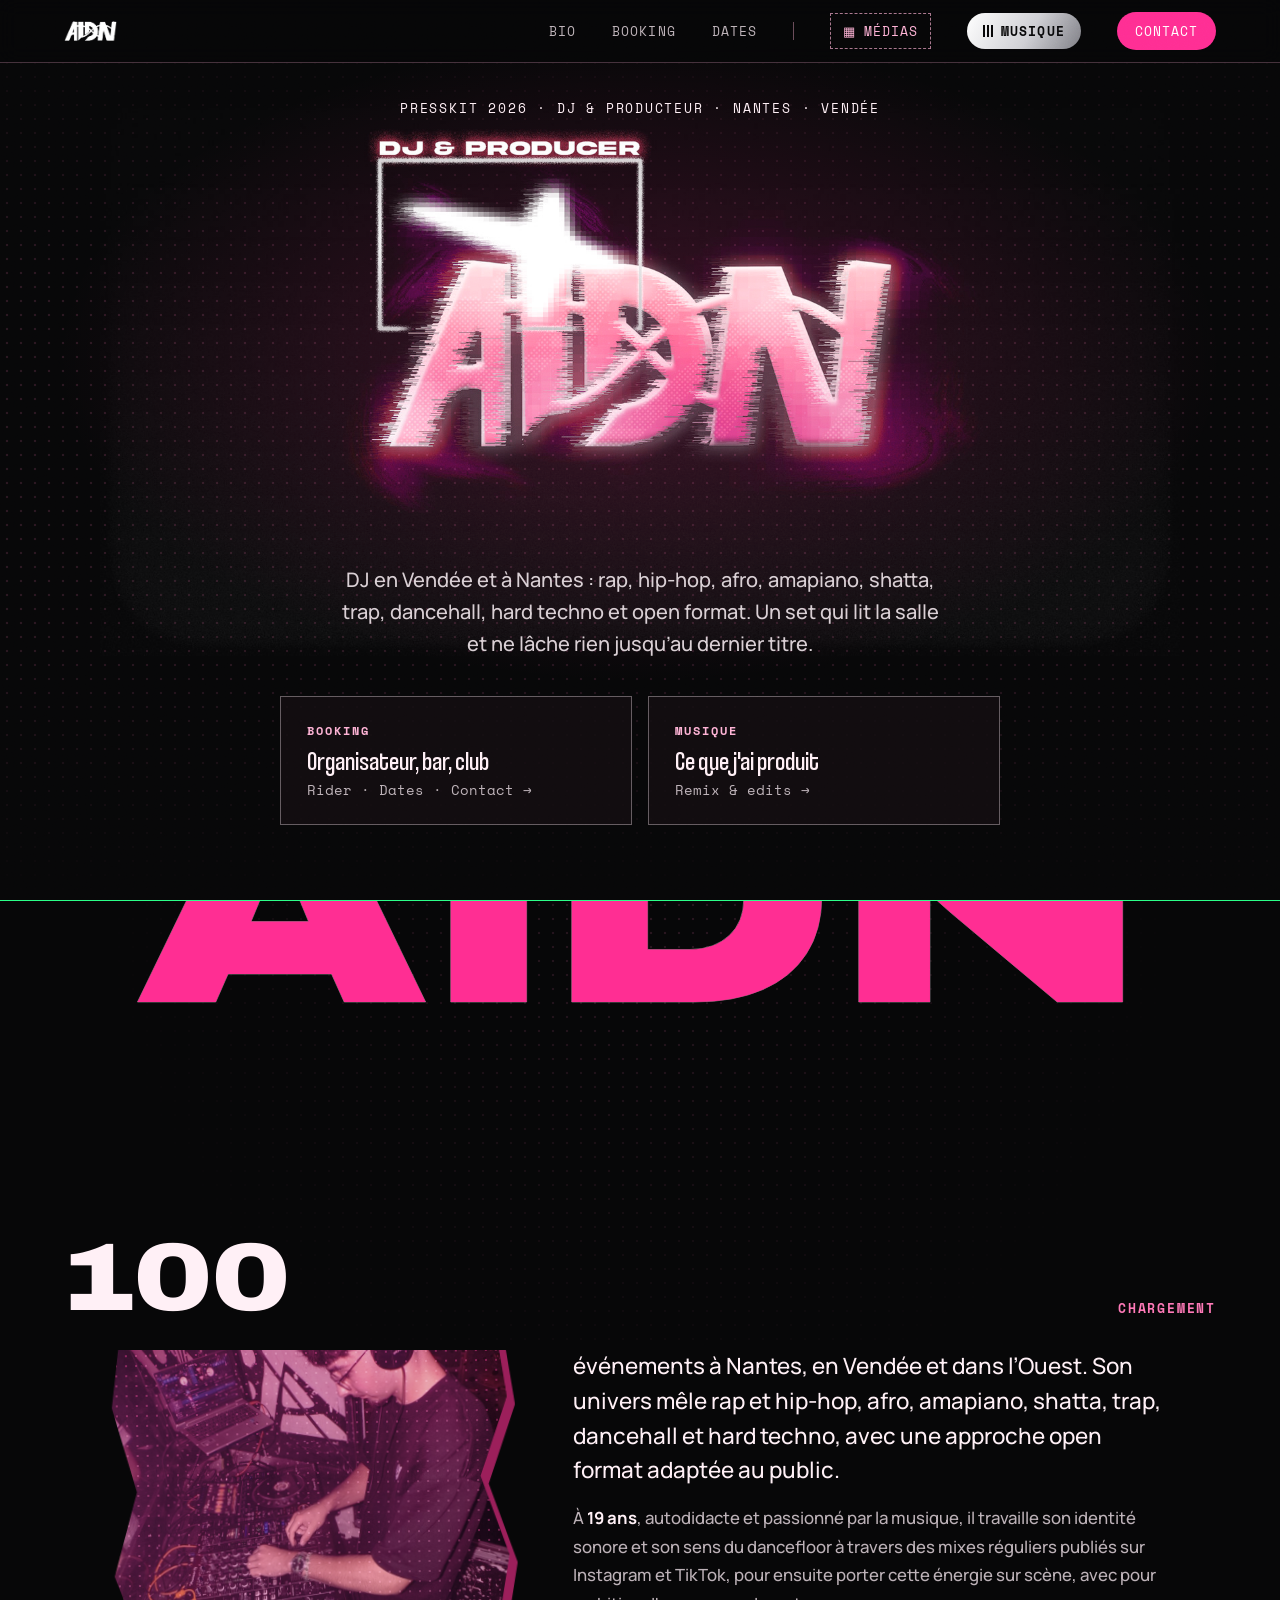
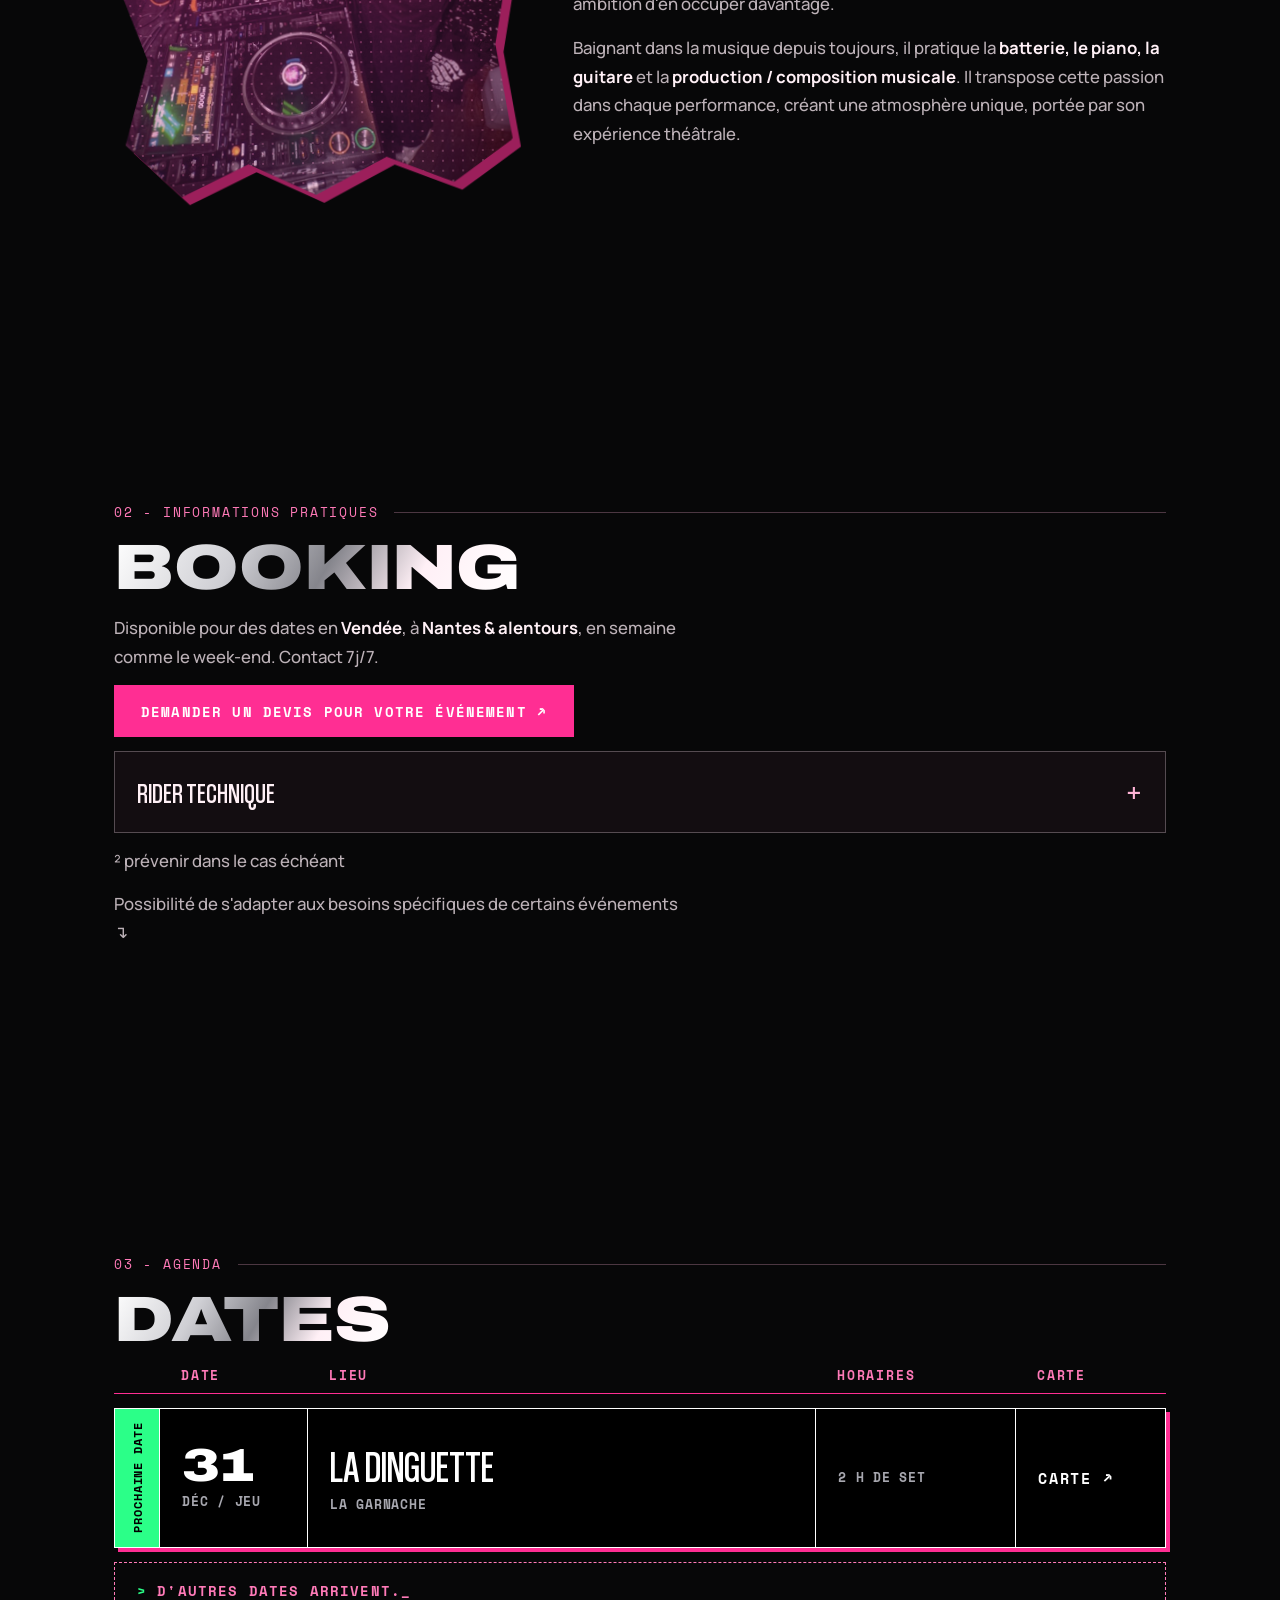
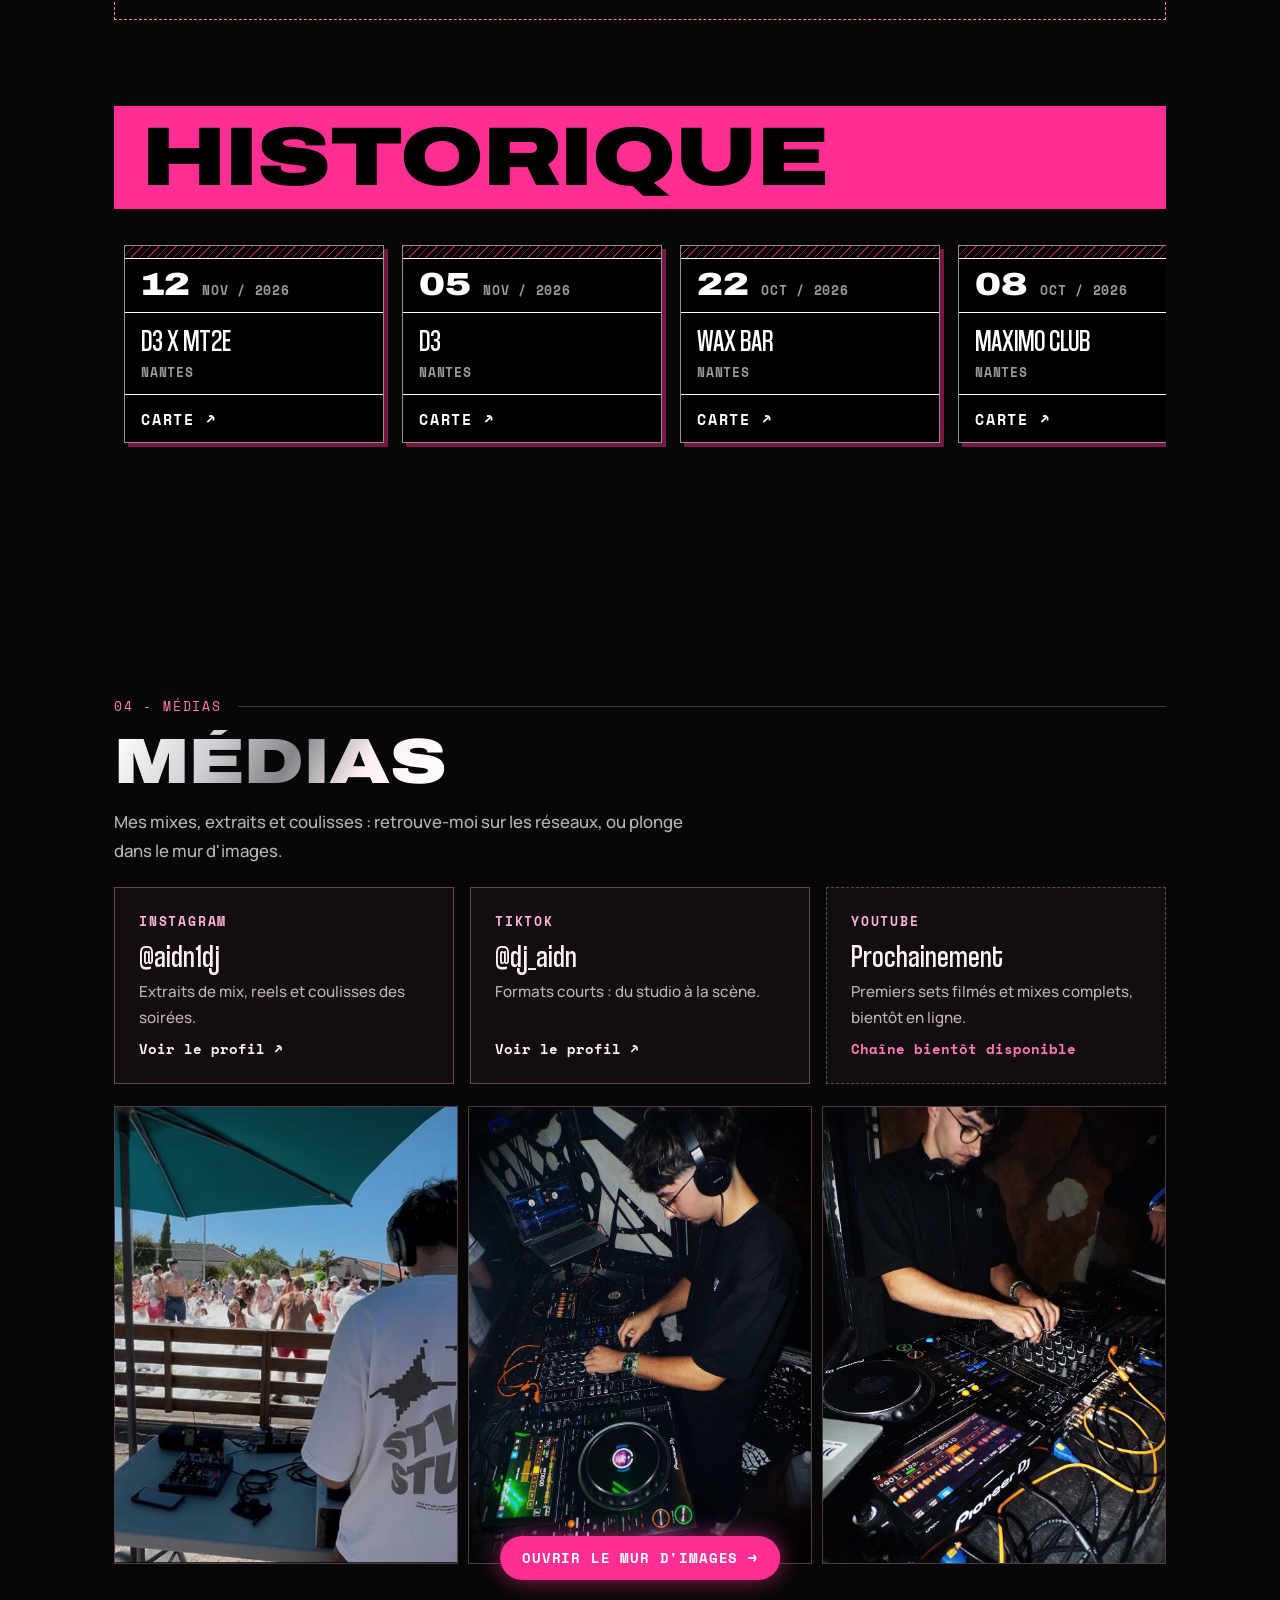
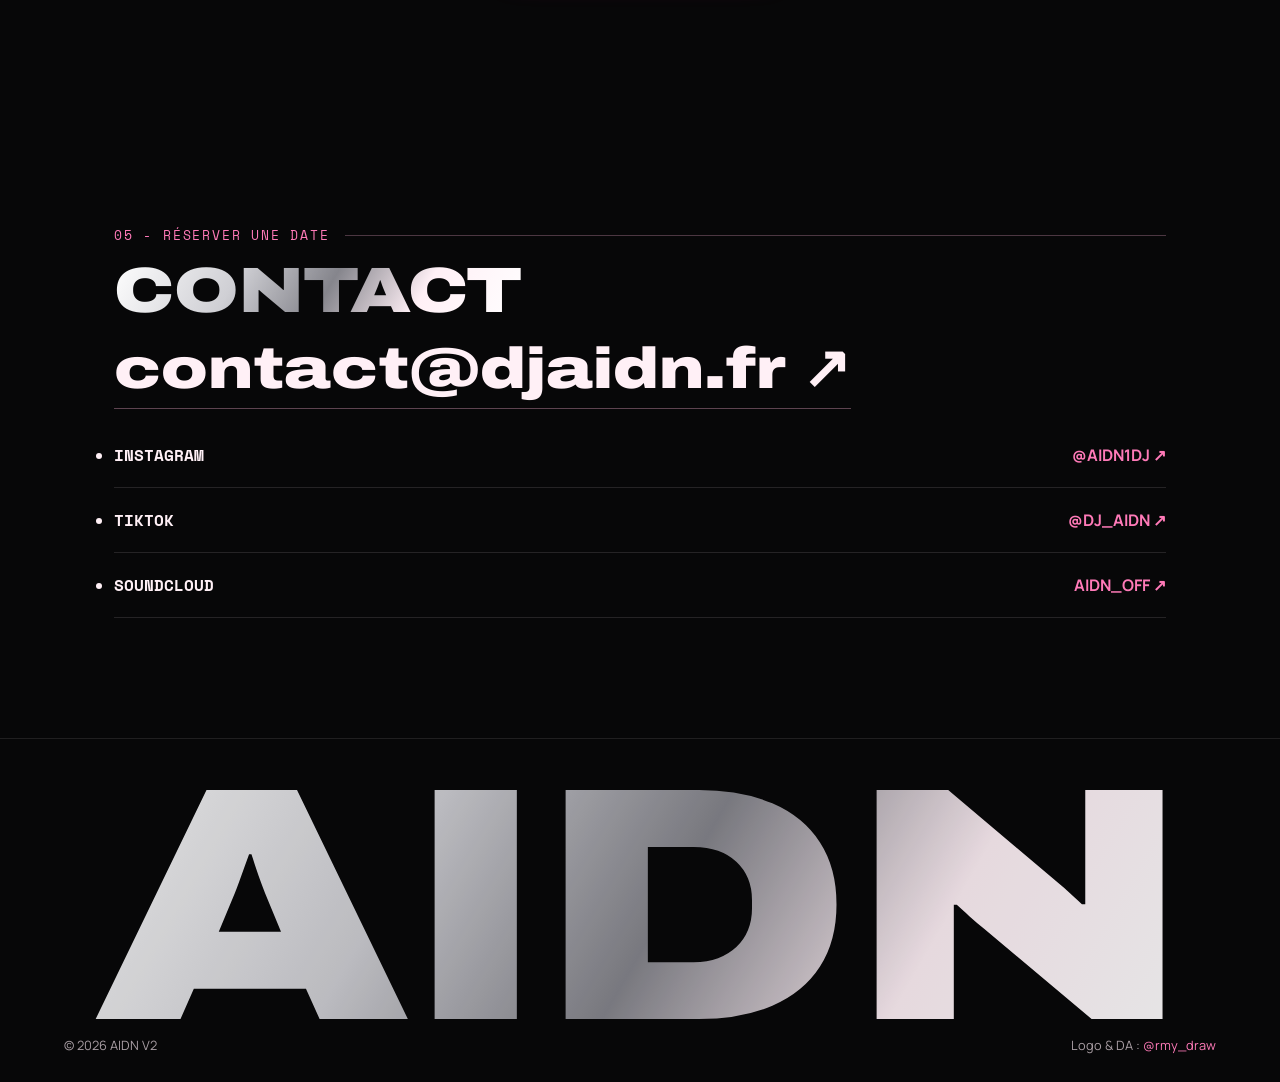
==== commit ed1a8a80: "CHARGEMENT & MAIL & SECTION DATES & Suppressions fichiers inutiles" ====
--- a/index.html
+++ b/index.html
@@ -112,16 +112,22 @@
 
 <!-- ===== LOADER : logo glitch + barre chrome ===== -->
 <div id="loader" aria-hidden="true">
-  <div class="ld-halftone"></div>
-  <div class="ld-logo">
-    <img src="assets/AIDNwLogo.png" alt="">
-    <svg class="ld-star a"><use href="#starBurst"></use></svg>
-    <svg class="ld-star b"><use href="#starBurst"></use></svg>
-    <div class="ld-foot">
-      <div class="ld-meta"><span>Chargement</span><span class="ld-pct">0%</span></div>
-      <div class="ld-bar"><i></i></div>
-    </div>
-  </div>
+  <div class="ld-panel ld-top"><div class="ld-stage">
+      <span class="ld-meta ld-tl">AIDN · Presskit 2026</span>
+      <span class="ld-meta ld-tr">Nantes / Vendée</span>
+      <div class="ld-word"><span class="ld-out">AIDN</span><span class="ld-fill"><span>AIDN</span></span></div>
+      <i class="ld-line"></i>
+      <span class="ld-n ld-bl">000</span>
+      <span class="ld-meta ld-br">Chargement</span>
+  </div></div>
+  <div class="ld-panel ld-bot"><div class="ld-stage">
+      <span class="ld-meta ld-tl">AIDN · Presskit 2026</span>
+      <span class="ld-meta ld-tr">Nantes / Vendée</span>
+      <div class="ld-word"><span class="ld-out">AIDN</span><span class="ld-fill"><span>AIDN</span></span></div>
+      <i class="ld-line"></i>
+      <span class="ld-n ld-bl">000</span>
+      <span class="ld-meta ld-br">Chargement</span>
+  </div></div>
 </div>
 <div class="grain" aria-hidden="true"></div>
 
--- a/style.css
+++ b/style.css
@@ -221,32 +221,8 @@
 @keyframes bio-spin{to{transform:rotate(360deg)}}
 .bio-photo figcaption{position:absolute;z-index:2;left:14px;bottom:-10px;background:var(--pale);color:var(--deep);font:400 1.3rem/1 var(--tag);letter-spacing:.02em;padding:5px 12px;transform:rotate(-3deg)}
 
-/* ---------- 14. Loader ---------- */
-#loader{--ld-w:clamp(150px,40vw,220px);position:fixed;inset:0;z-index:100;display:none;align-items:center;justify-content:center;background:var(--ink) radial-gradient(ellipse at 50% 50%,rgba(255,46,147,.35),transparent 60%);transition:transform .85s cubic-bezier(.77,0,.18,1) .3s}
-.loading #loader{display:flex}
+/* ---------- 14. Loader : voir pro.css ---------- */
 html.loading{overflow:hidden}
-/* Sortie : le contenu zoome et s'efface, puis le rideau monte avec un bord papier déchiré */
-#loader.out{transform:translateY(-104%);pointer-events:none}
-#loader::after{content:"";position:absolute;left:0;right:0;top:100%;height:20px;background:var(--pale);clip-path:polygon(0 0,100% 0,100% 30%,94% 80%,88% 35%,82% 90%,76% 40%,70% 85%,64% 30%,58% 80%,52% 38%,46% 90%,40% 32%,34% 82%,28% 36%,22% 88%,16% 30%,10% 80%,5% 40%,0 70%)}
-.ld-halftone{position:absolute;inset:0;opacity:.16;background:radial-gradient(circle,var(--mid) 1.3px,transparent 1.6px) 0 0/14px 14px;-webkit-mask-image:radial-gradient(circle,#000,transparent 75%);mask-image:radial-gradient(circle,#000,transparent 75%)}
-.ld-logo{position:relative;width:var(--ld-w);transition:opacity .3s ease,transform .5s cubic-bezier(.5,0,.8,.3)}
-#loader.out .ld-logo{opacity:0;transform:scale(1.35)}
-.ld-logo img{width:100%;animation:ld-glitch 1.1s steps(1,end) infinite}
-/* Glitch RVB : le logo PNG est détouré, drop-shadow suit sa forme exacte */
-@keyframes ld-glitch{
-  0%,60%,100%{transform:none;filter:drop-shadow(0 0 14px rgba(255,46,147,.8))}
-  20%{transform:translate(-3px,1px);filter:drop-shadow(-4px 0 0 var(--pink)) drop-shadow(4px 0 0 var(--vivid))}
-  40%{transform:translate(2px,-1px);filter:drop-shadow(3px 0 0 var(--pink)) drop-shadow(-3px 0 0 var(--vivid))}
-  80%{transform:translate(-1px,0) skewX(-4deg);filter:drop-shadow(-3px 0 0 var(--mid)) drop-shadow(3px 0 0 var(--deep))}
-}
-.ld-star{position:absolute;width:30px;height:30px;color:var(--pink);animation:bio-spin 8s linear infinite}
-.ld-star.a{top:-16px;left:-12px}
-.ld-star.b{bottom:-14px;right:-10px;width:20px;height:20px;color:var(--vivid);animation-direction:reverse}
-/* Texte + barre accrochés sous le logo : le logo reste pile au centre de l'écran */
-.ld-foot{position:absolute;left:0;right:0;top:100%;display:grid;gap:6px}
-.ld-meta{display:flex;justify-content:space-between;font:700 .56rem var(--mono);letter-spacing:.12em;text-transform:uppercase;color:var(--mid)}
-.ld-bar{height:4px;border:1px solid rgba(255,179,214,.5);padding:1px}
-.ld-bar i{display:block;height:100%;background:var(--chrome);transform:scaleX(0);transform-origin:left;box-shadow:0 0 10px var(--vivid)}
 
 @media (max-width:720px){
   .nav nav{gap:8px}
@@ -258,8 +234,7 @@
   .bio-photo{max-width:320px;margin:0 auto}
 }
 @media (prefers-reduced-motion:reduce){
-  .ld-logo img,.ld-star,.bio-star,.eq i{animation:none}
-  #loader{transition:none}
+  .bio-star,.eq i{animation:none}
 }
 
 /* ---------- 15. Animations (transform / opacity uniquement = GPU, pas de reflow) ---------- */
@@ -291,8 +266,6 @@
   .ready .hero>:not(h1),.ready .hero-art{animation:none}
   .js .reveal>*{opacity:1;transform:none;transition:none}
   .js .reveal:not(.in) .bio-photo{transform:rotate(-2deg)}
-  #loader.out{transform:none;opacity:0}
-  #loader::after{display:none}
   .track.playing .t-play::after{animation:none}
 }
 
--- a/pro.css
+++ b/pro.css
@@ -80,7 +80,7 @@
 .mw-cell img{transition:filter .35s,transform .7s var(--ease)}
 
 /* ---------- Contact : l'adresse en grand, soulignement qui se trace ---------- */
-#contact .mail{font:900 clamp(.95rem,3.6vw,2.6rem)/1.1 var(--display);overflow-wrap:anywhere;border:0;padding-bottom:8px;color:var(--pale);
+#contact .mail{font:900 clamp(1.15rem,5vw,3.6rem)/1.1 var(--display);overflow-wrap:anywhere;border:0;padding-bottom:8px;color:var(--pale);
   background:linear-gradient(var(--green),var(--green)) 0 100%/0 3px no-repeat,linear-gradient(rgba(255,179,214,.35),rgba(255,179,214,.35)) 0 100%/100% 1px no-repeat;
   transition:background-size .5s var(--ease),color .2s}
 @media (hover:hover){#contact .mail:hover{background-size:100% 3px,100% 1px;color:#fff}}
@@ -96,7 +96,7 @@
 
 /* ---------- Pied de page : mot géant chromé ---------- */
 footer{position:relative;overflow:hidden;padding-top:36px}
-.foot-word{flex:0 0 100%;font:900 clamp(5rem,26vw,24rem)/.8 var(--display);letter-spacing:-.02em;margin:0 0 -.05em;background:var(--chrome);-webkit-background-clip:text;background-clip:text;color:transparent;opacity:.9;user-select:none;pointer-events:none}
+.foot-word{flex:0 0 100%;font:900 clamp(5rem,26vw,24rem)/.8 var(--display);letter-spacing:0;text-align:center;margin:0 0 -.05em;background:var(--chrome);-webkit-background-clip:text;background-clip:text;color:transparent;opacity:.9;user-select:none;pointer-events:none}
 
 @media (max-width:720px){
   #bio,#booking,#medias{min-height:0}
@@ -111,3 +111,61 @@
 
 /* Logo du hero : l'image d'origine est violette, on la ramène vers le rose (réversible : supprimer cette ligne) */
 .hero-art{filter:hue-rotate(48deg) saturate(1.15)}
+
+.legal a{color:var(--pink);border-bottom:1px solid currentColor}
+
+/* =========================================================
+   Loader : deux volets qui s'ouvrent sur le mot AIDN
+   Le mot se remplit de bas en haut (transform uniquement),
+   le trait vert et le compteur suivent la même progression --p.
+   ========================================================= */
+#loader{position:fixed;inset:0;z-index:100;display:none}
+.loading #loader{display:block}
+.ld-panel{position:absolute;left:0;right:0;height:50%;overflow:hidden;background:var(--ink);will-change:transform;transition:transform .9s cubic-bezier(.76,0,.24,1)}
+.ld-top{top:0}
+.ld-bot{bottom:0}
+.ld-stage{position:absolute;left:0;right:0;height:200%;display:grid;place-items:center;padding:0 var(--pad)}
+.ld-top .ld-stage{top:0}
+.ld-bot .ld-stage{bottom:0}
+.ld-stage::before{content:"";position:absolute;inset:0;opacity:.14;background:radial-gradient(circle,var(--mid) 1.3px,transparent 1.6px) 0 0/14px 14px;-webkit-mask-image:radial-gradient(circle,#000,transparent 70%);mask-image:radial-gradient(circle,#000,transparent 70%)}
+.ld-word{position:relative;font:900 clamp(4.5rem,24vw,20rem)/.8 var(--display);text-align:center}
+.ld-out{display:block;color:transparent;-webkit-text-stroke:1px rgba(255,238,246,.4)}
+.ld-fill{position:absolute;inset:0;overflow:hidden;transform:translateY(calc((1 - var(--p,0)) * 100%))}
+.ld-fill>span{position:absolute;inset:0;transform:translateY(calc((var(--p,0) - 1) * 100%));background:var(--chrome);-webkit-background-clip:text;background-clip:text;color:transparent}
+#loader.done .ld-fill>span{background:none;color:var(--vivid)}
+.ld-line{position:absolute;left:0;right:0;top:calc(50% - 1px);height:2px;background:var(--green);transform:scaleX(var(--p,0));transform-origin:left}
+.ld-meta{position:absolute;font:700 .8rem var(--mono);letter-spacing:.14em;text-transform:uppercase;color:var(--mid)}
+.ld-tl,.ld-tr{top:calc(clamp(16px,3vw,32px) + env(safe-area-inset-top,0px))}
+.ld-br{bottom:calc(clamp(16px,3vw,32px) + env(safe-area-inset-bottom,0px));right:var(--pad)}
+.ld-tl{left:var(--pad)}
+.ld-tr{right:var(--pad)}
+.ld-n{position:absolute;left:var(--pad);bottom:calc(clamp(8px,2vw,24px) + env(safe-area-inset-bottom,0px));font:900 clamp(2.4rem,8vw,6rem)/1 var(--display);color:var(--pale);font-variant-numeric:tabular-nums}
+#loader.out{pointer-events:none}
+#loader.out .ld-top{transform:translateY(-100%)}
+#loader.out .ld-bot{transform:translateY(100%)}
+@media (prefers-reduced-motion:reduce){
+  .ld-panel{transition:opacity .3s}
+  #loader.out .ld-top,#loader.out .ld-bot{transform:none;opacity:0}
+}
+
+/* =========================================================
+   Dates : même langage que le reste (rose, vert, chrome)
+   La mécanique de dates.css (grille, inversion au survol) ne change pas.
+   ========================================================= */
+#dates{--d-silver:var(--mid);--d-focus:var(--green)}
+#dates ::selection{background:var(--green);color:#000}
+#dates h2.chrome{background:var(--chrome);-webkit-background-clip:text;background-clip:text;color:transparent}
+.agenda-head{border-bottom-color:var(--vivid)}
+.date-card{box-shadow:4px 4px 0 var(--vivid)}
+.dc-rail{background:repeating-linear-gradient(135deg,var(--vivid) 0 1px,transparent 1px 6px)}
+.dc-flag{background:var(--green);color:#000}
+.date-card.is-past{border-color:rgba(255,238,246,.6);box-shadow:4px 4px 0 rgba(255,46,147,.45)}
+.date-card.is-past .dc-rail{background:repeating-linear-gradient(135deg,rgba(255,46,147,.6) 0 1px,transparent 1px 6px)}
+.archive-title{background:var(--vivid);color:#000}
+#dates .agenda-note::before{color:var(--green)}
+@keyframes card-in{from{opacity:0;transform:translateY(14px)}}
+.reveal.in .agenda>li .date-card{animation:card-in .6s var(--ease) backwards;animation-delay:calc(var(--n,0) * 70ms + 150ms)}
+.agenda>li:nth-child(2) .date-card{--n:1}
+.agenda>li:nth-child(3) .date-card{--n:2}
+.agenda>li:nth-child(4) .date-card{--n:3}
+@media (prefers-reduced-motion:reduce){.reveal.in .agenda>li .date-card{animation:none}}
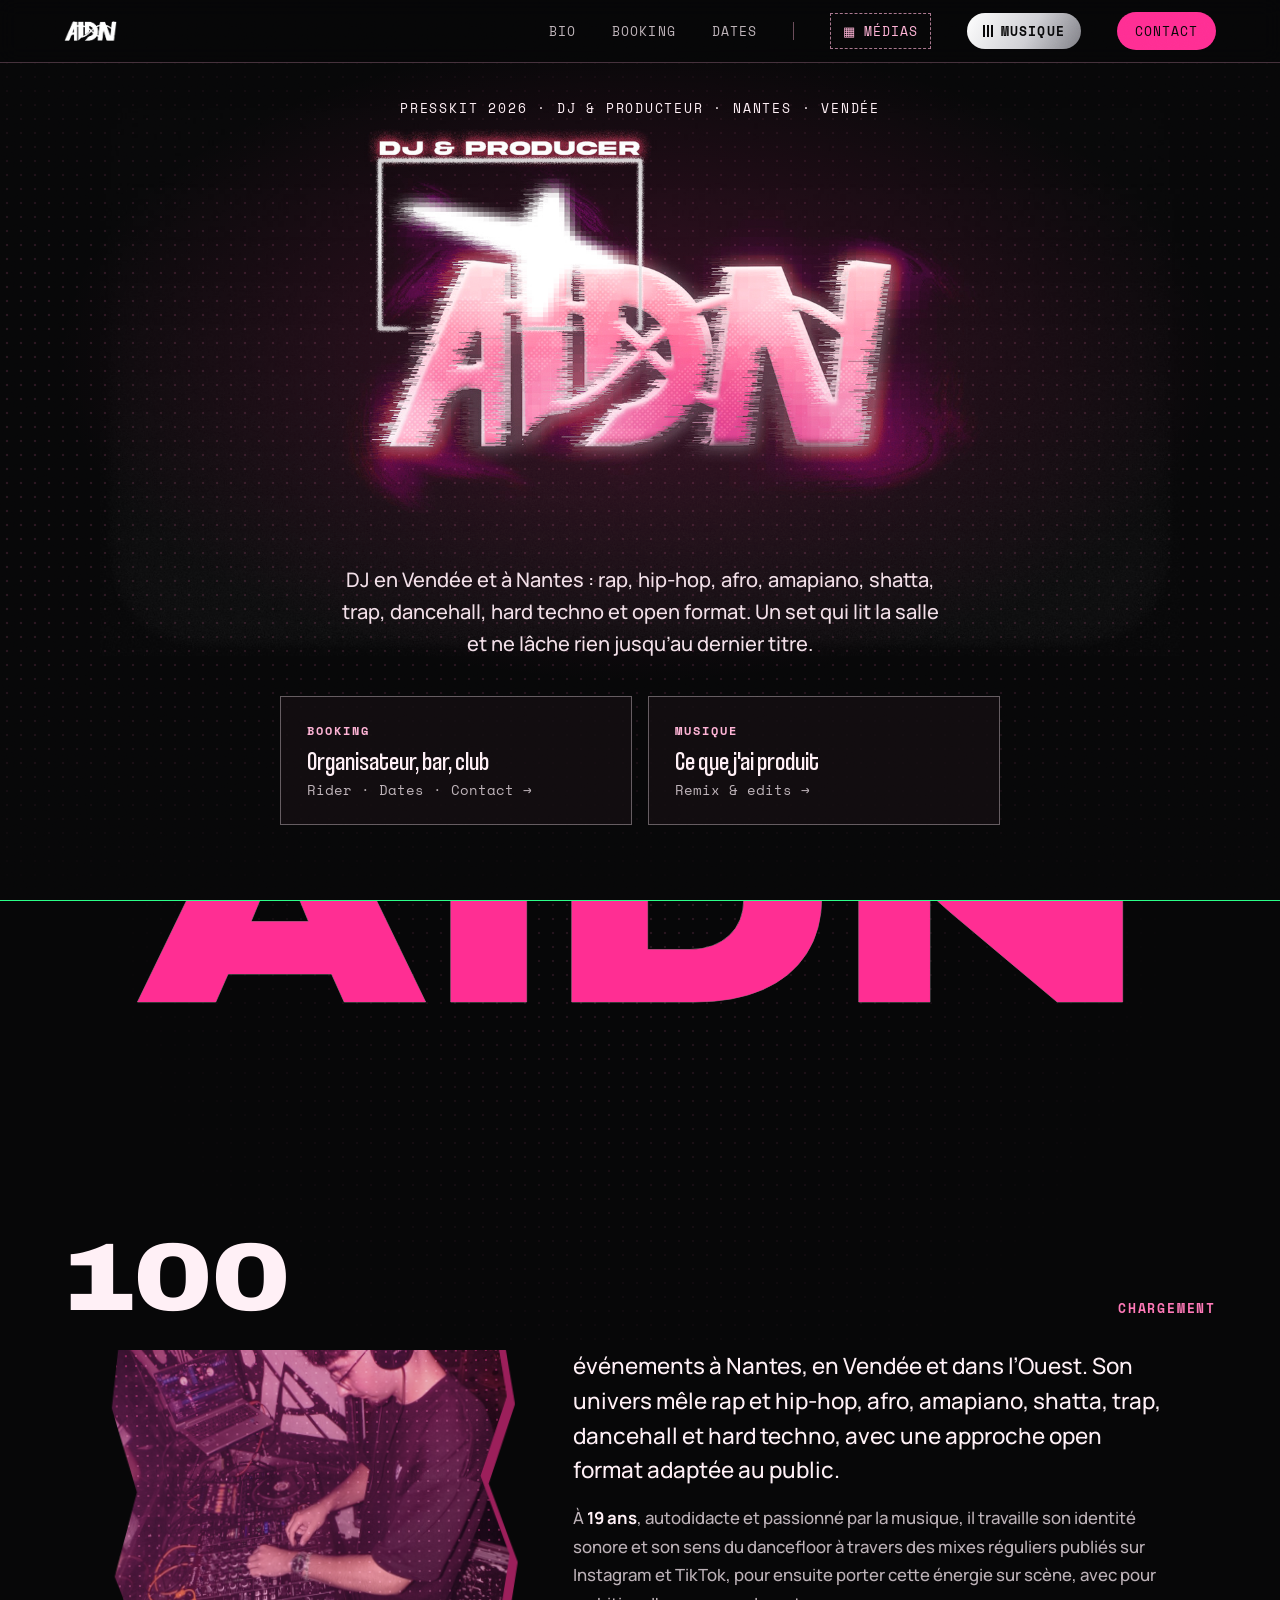
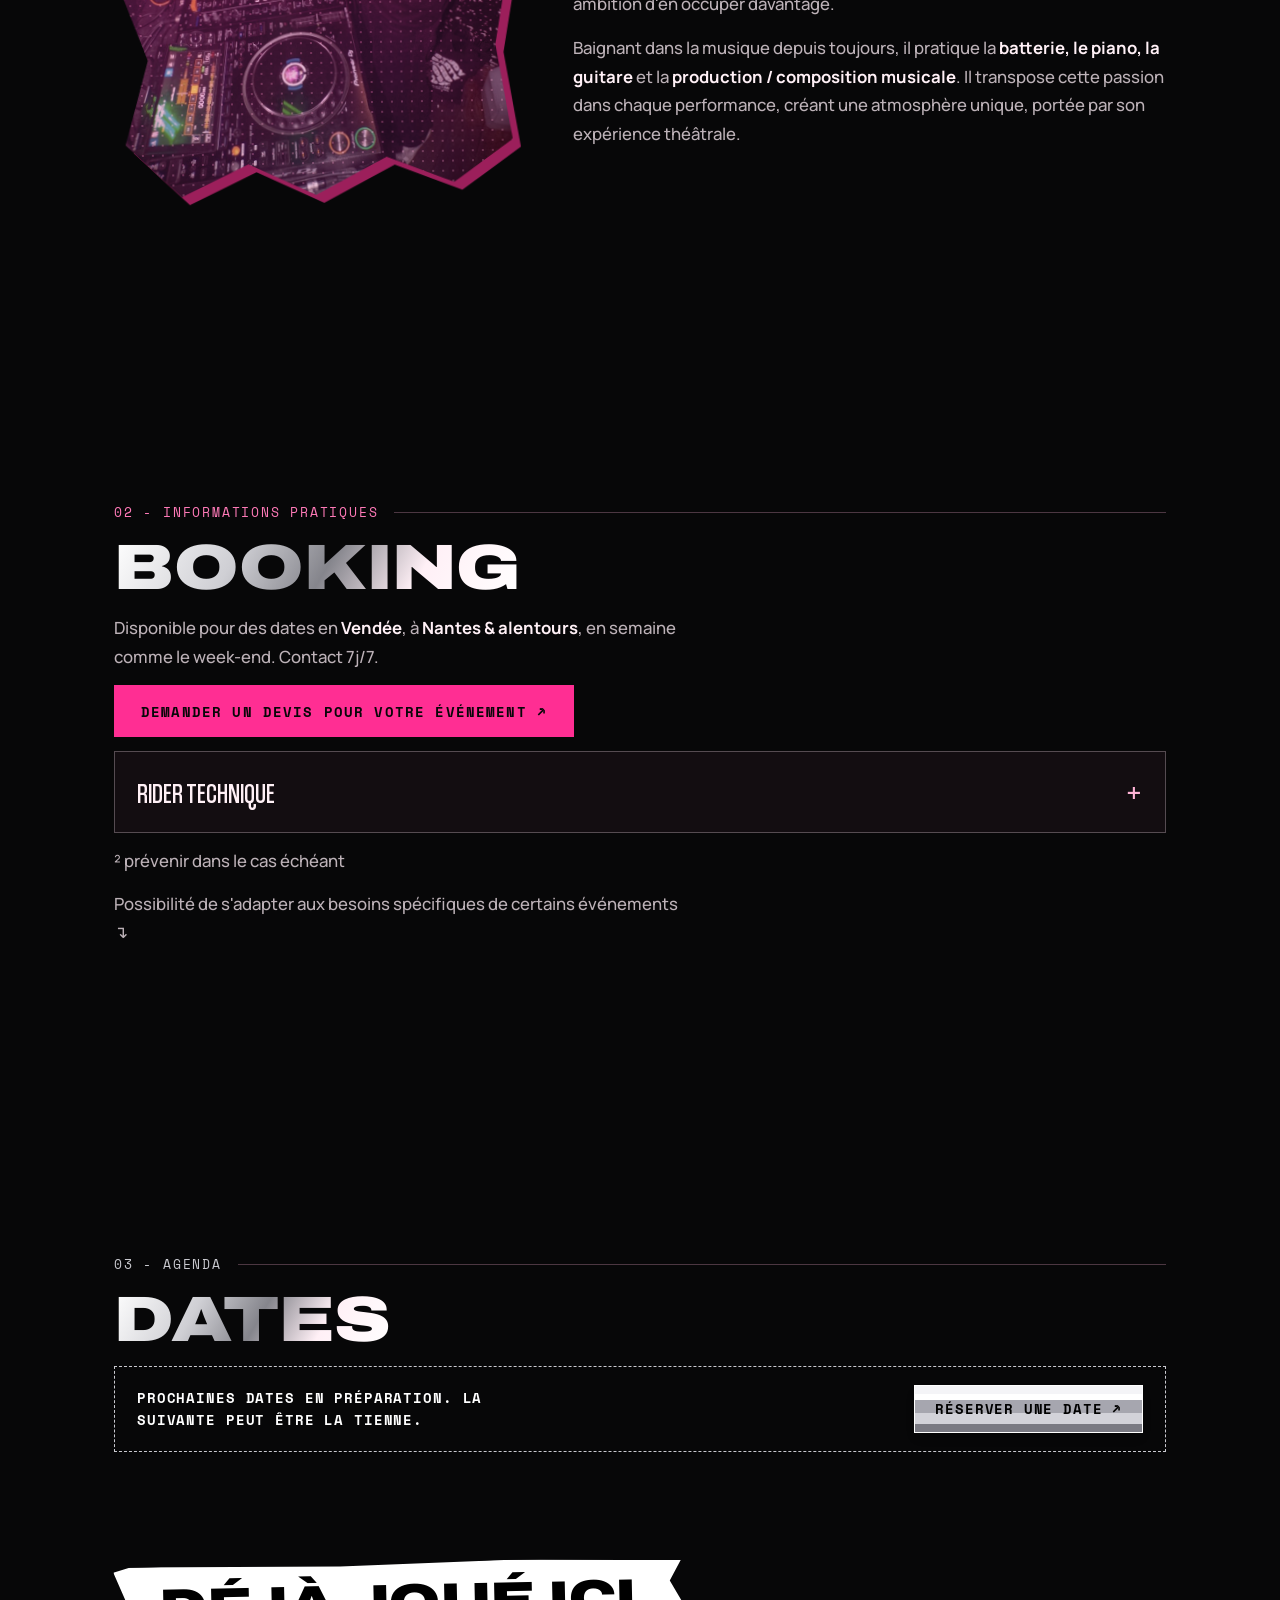
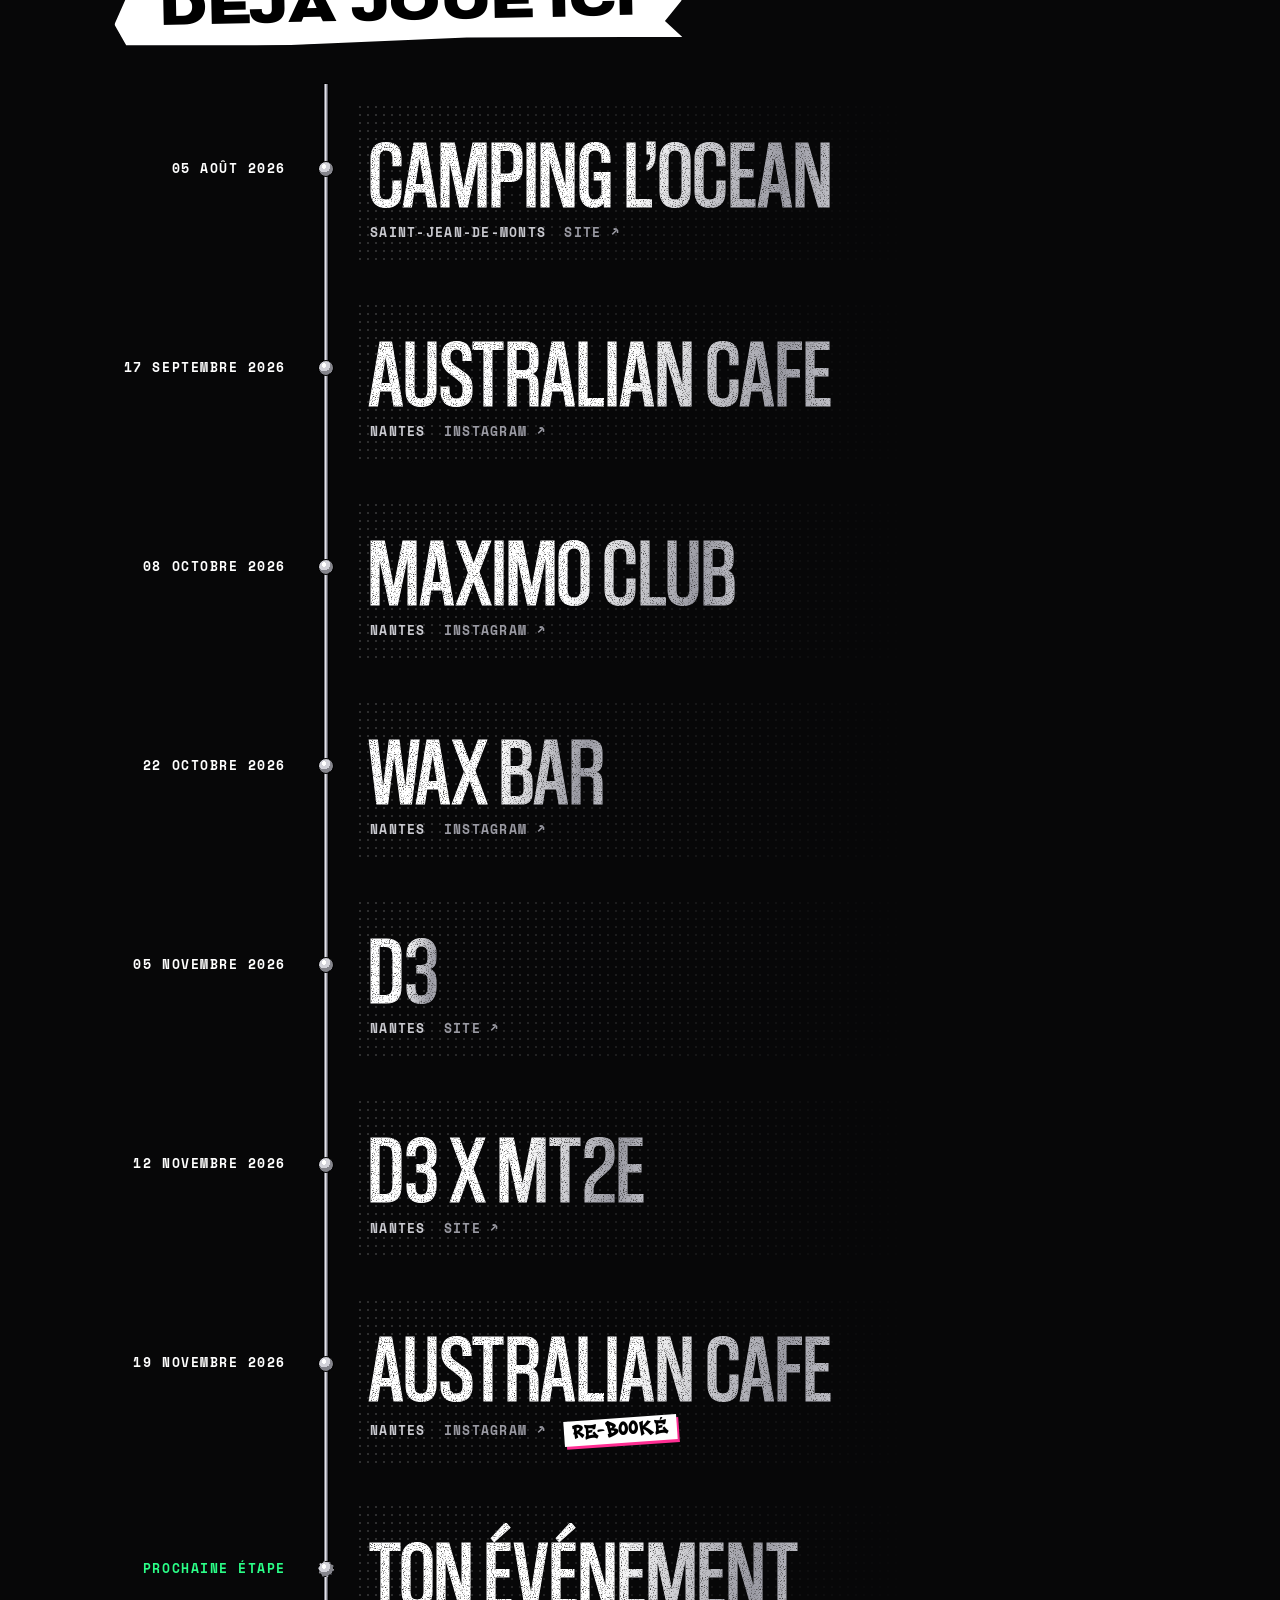
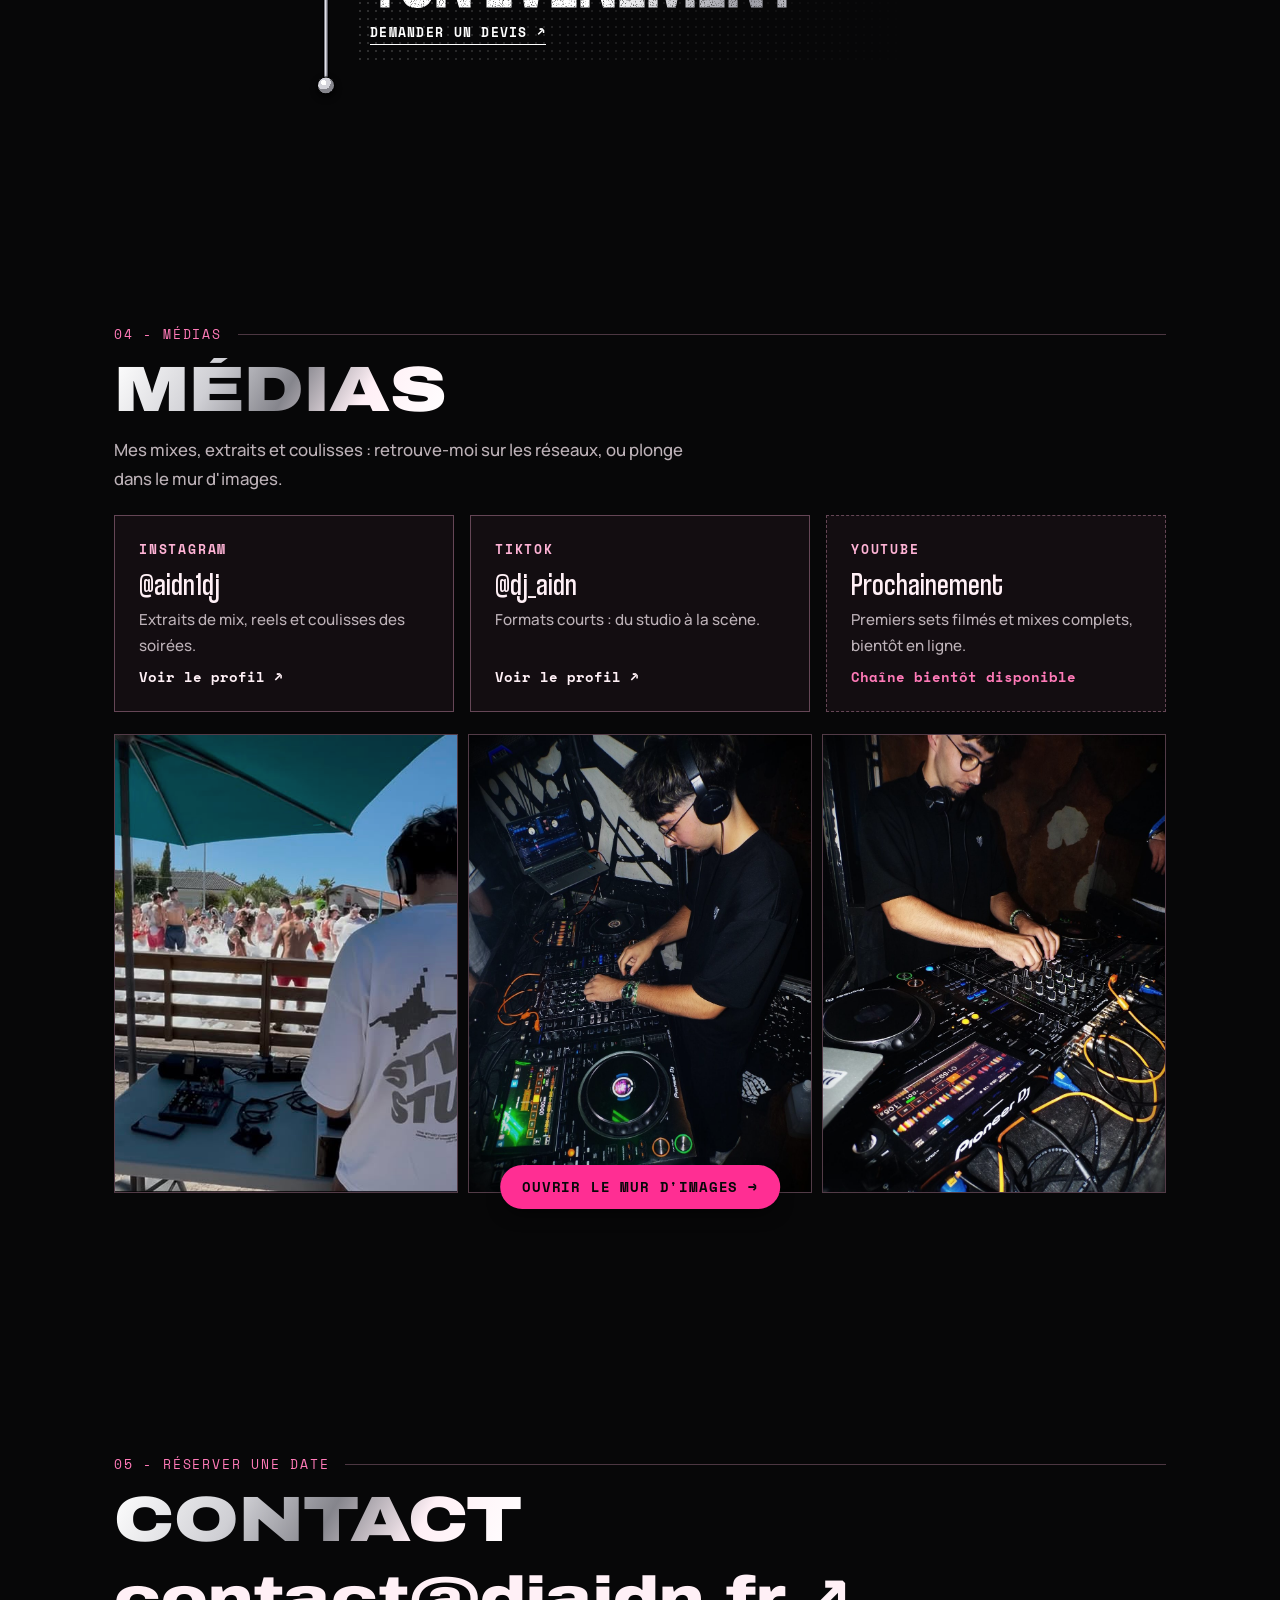
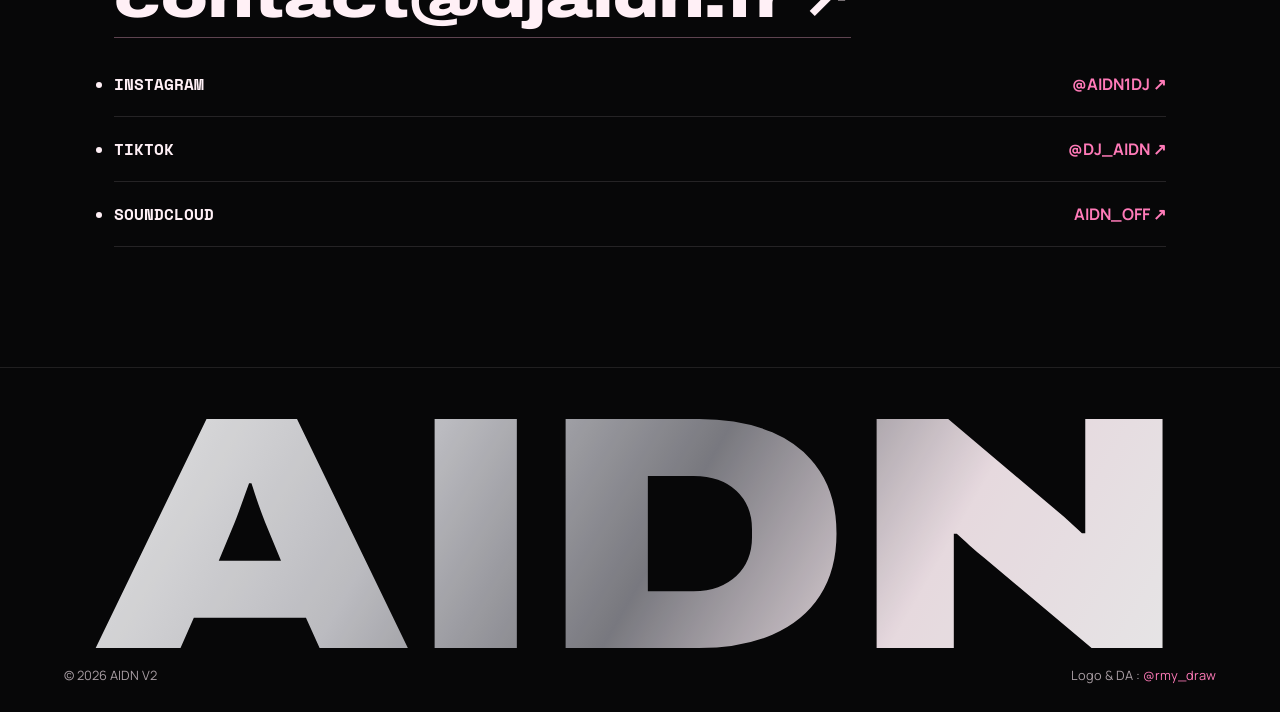
==== commit 682caebe: "Dates : historique en frise verticale animée au scroll + corrections de lisibilité - Historique : fr" ====
--- a/index.html
+++ b/index.html
@@ -4,7 +4,7 @@
 <meta charset="UTF-8">
 <meta name="viewport" content="width=device-width, initial-scale=1, viewport-fit=cover">
 <title>AIDN | DJ à Nantes &amp; en Vendée · DJ et producteur</title>
-<meta name="description" content="DJ à Nantes, en Vendée et dans l’Ouest : AIDN anime vos soirées et événements (rap, afro, amapiano, hard techno, open format). Devis rapide, contact 7j/7.">
+<meta name="description" content="AIDN, DJ et producteur à Nantes et en Vendée : rap, afro, amapiano, hard techno, open format. Dates, historique, rider et booking. Devis rapide, contact 7j/7.">
 <meta name="robots" content="index,follow,max-image-preview:large">
 <meta name="theme-color" content="#070708">
 <link rel="canonical" href="https://djaidn.fr/">
@@ -247,10 +247,14 @@
     <ul class="agenda" id="dates-list"></ul>
     <p class="agenda-note" id="dates-note" role="status">Chargement des dates…</p>
 
-    <!-- Historique : titre seul, puis bande de cartes cliquables en défilement continu -->
+    <!-- Historique : frise verticale, de la 1re date à la plus récente.
+         Un fil néon se trace au scroll et allume chaque lieu (voir initTrail dans script.js). -->
     <div class="archive" id="dates-history" hidden>
-      <h3 class="archive-title">Historique</h3>
-      <div class="archive-marquee" id="history-marquee"></div>
+      <h3 class="archive-title">Déjà joué ici</h3>
+      <div class="trail" id="history-trail">
+        <span class="trail-wire" aria-hidden="true"><i class="trail-fill"></i><i class="trail-head"></i></span>
+        <ol class="trail-list" id="history-list"></ol>
+      </div>
     </div>
   </section>
 
@@ -308,6 +312,5 @@
 
 <script src="script.js" defer></script>
 <script src="gallery.js" defer></script>
-<script src="fx.js" defer></script>
 </body>
 </html>
--- a/style.css
+++ b/style.css
@@ -93,7 +93,7 @@
 .door .k{font:700 .7rem var(--mono);letter-spacing:.16em;text-transform:uppercase;color:var(--pink)}
 .door strong{font:400 1.7rem/1.05 var(--cond)}
 .door em{font:400 .76rem var(--mono);font-style:normal;color:#bdb2b8}
-.door:hover{transform:translateY(-4px) rotate(-.6deg);box-shadow:0 0 34px rgba(255,46,147,.6);background:var(--deep)}
+.door:hover{transform:translateY(-4px) rotate(-.6deg);background:var(--deep)}
 .door-fan{border-color:var(--vivid)}
 
 /* ---------- 5. Bandeau « papier » aux bords déchirés + défilement ---------- */
@@ -162,7 +162,7 @@
 /* ---------- 10. Lecteur audio ---------- */
 .track{display:grid;grid-template-columns:48px 1fr auto;grid-template-areas:"p i d" "s s t";gap:8px 16px;align-items:center;padding:18px 0;border-bottom:1px solid rgba(255,238,246,.12)}
 .t-play{grid-area:p;width:48px;height:48px;border-radius:50%;border:1px solid var(--vivid);background:var(--deep);color:#fff;cursor:pointer;transition:box-shadow .2s}
-.t-play:hover,.track.playing .t-play{box-shadow:0 0 22px rgba(255,46,147,.7);background:var(--vivid)}
+.t-play:hover,.track.playing .t-play{background:var(--vivid);color:var(--ink)}
 .t-info{grid-area:i;display:flex;flex-direction:column;gap:6px}
 .t-info strong{font:400 1.5rem/1.1 var(--cond)}
 .t-seek{grid-area:s;width:100%;accent-color:var(--vivid)}
@@ -173,12 +173,12 @@
 .legal strong,.legal b{color:var(--pale)}
 dialog{margin:auto;max-width:min(92vw,440px);padding:26px;border:1px solid var(--vivid);background:var(--surface);color:var(--pale)}
 dialog::backdrop{background:rgba(7,7,8,.8);backdrop-filter:blur(4px)}
-dialog h3{font:400 1.7rem var(--cond);margin-bottom:10px}
+dialog h2{font:400 1.7rem var(--cond);margin-bottom:10px}
 dialog p{color:#bdb2b8;margin-bottom:14px}
 dialog label{display:flex;gap:10px;align-items:center;font-size:.9rem}
 .dlg-actions{display:flex;justify-content:flex-end;gap:10px;margin-top:20px}
 .dlg-actions button{font:700 .76rem var(--mono);text-transform:uppercase;padding:10px 16px;border:1px solid var(--vivid);background:none;color:var(--pale);cursor:pointer}
-#dlGo{background:var(--vivid)}
+#dlGo{background:var(--vivid);color:var(--ink)}
 #dlGo:disabled{opacity:.35;cursor:not-allowed}
 
 /* ---------- 11. Bio + page Musique ---------- */
@@ -197,15 +197,15 @@
 .nav a.nav-gal:hover,.nav button.nav-gal:hover{background:var(--deep);color:#fff;transform:rotate(-2deg)}
 /* Musique = pastille chrome avec mini égaliseur (ouvre une autre page) */
 .nav a.nav-music{display:inline-flex;align-items:center;color:var(--ink);font-weight:700;background:var(--chrome);background-size:200% 100%;border-radius:999px;padding:8px 16px;transition:box-shadow .25s,background-position .4s}
-.nav a.nav-music:hover{color:var(--ink);background-position:100% 0;box-shadow:0 0 22px rgba(255,122,184,.8)}
-.nav a.nav-music[aria-current]{box-shadow:0 0 0 2px var(--vivid)}
+.nav a.nav-music:hover{color:var(--ink);background-position:100% 0}
+.nav a.nav-music[aria-current]{outline:2px solid var(--vivid);outline-offset:0}
 .eq{display:inline-flex;align-items:flex-end;gap:2px;height:12px;margin-right:8px}
 .eq i{width:2px;height:100%;background:currentColor;transform-origin:bottom;animation:eq 1s ease-in-out infinite}
 .eq i:nth-child(2){animation-delay:.2s}.eq i:nth-child(3){animation-delay:.4s}
 @keyframes eq{50%{transform:scaleY(.3)}}
 /* Contact = bouton plein néon (l'action principale) */
-.nav a.pill{color:#fff;background:var(--vivid);border:0;padding:9px 18px;box-shadow:0 0 18px rgba(255,46,147,.65);transition:background .2s,box-shadow .2s,color .2s}
-.nav a.pill:hover{background:var(--pink);color:var(--ink);box-shadow:0 0 26px rgba(255,179,214,.8)}
+.nav a.pill{color:var(--ink);background:var(--vivid);border:0;padding:9px 18px;transition:background .2s,box-shadow .2s,color .2s}
+.nav a.pill:hover{background:var(--pink);color:var(--ink);}
 
 /* ---------- 13. Bio : photo « sticker » Y2K ---------- */
 .bio-grid{display:grid;grid-template-columns:minmax(0,.8fr) minmax(0,1.2fr);gap:clamp(28px,5vw,64px);align-items:center;width:100%;margin-top:12px}
@@ -226,7 +226,7 @@
 
 @media (max-width:720px){
   .nav nav{gap:8px}
-  .nav a:not(.nav-logo),.nav-btn{font-size:.64rem}
+  .nav a:not(.nav-logo),.nav-btn{font-size:.72rem}
   .nav a.nav-gal,.nav button.nav-gal{padding:6px 8px}
   .nav a.nav-music{padding:6px 10px}
   .nav a.pill{padding:7px 12px}
@@ -279,32 +279,6 @@
 .dates .d-right{display:flex;flex-direction:column;align-items:flex-start;gap:8px;flex:none;order:-1}
 .badge.spray{font:400 1.3rem/1 var(--tag);letter-spacing:.02em;text-transform:none;color:var(--pink);border:0;padding:0;white-space:nowrap;transform:rotate(-4deg);transform-origin:left center}
 
-/* Historique : dates passées, centrées, en défilement continu (même principe que le bandeau papier) */
-.dates li:last-child{border-bottom:0}
-.dates-history{width:100%;margin-top:clamp(28px,5vw,52px);display:flex;flex-direction:column;align-items:center;gap:22px;text-align:center}
-.dates-history[hidden]{display:none}
-.history-title{display:flex;flex-direction:column;align-items:center;gap:8px}
-.history-title span{font:900 clamp(1.8rem,5vw,2.8rem)/1 var(--display);letter-spacing:.02em;text-transform:uppercase;color:var(--pale)}
-.history-title em{font:700 .95rem var(--mono);font-style:normal;letter-spacing:.14em;text-transform:uppercase;color:var(--pink)}
-.history-marquee{width:100%;overflow:hidden;padding:10px 0;-webkit-mask-image:linear-gradient(90deg,transparent,#000 9%,#000 91%,transparent);mask-image:linear-gradient(90deg,transparent,#000 9%,#000 91%,transparent)}
-.history-track{display:flex;width:max-content;animation:history-scroll var(--dur,36s) linear infinite}
-.history-marquee:hover .history-track{animation-play-state:paused}
-.history-group{display:flex;gap:16px;padding-right:16px;list-style:none}
-@keyframes history-scroll{to{transform:translateX(-50%)}}
-.history-card{flex:none;width:236px;display:flex;flex-direction:column;gap:6px;padding:18px 20px;text-align:left;border:1px solid rgba(255,179,214,.3);border-radius:4px;background:var(--surface);transition:border-color .25s,box-shadow .25s}
-.history-card:nth-child(odd){transform:rotate(-.8deg)}
-.history-card:nth-child(even){transform:rotate(.8deg)}
-.history-card:hover{border-color:var(--vivid);box-shadow:0 0 22px rgba(255,46,147,.35)}
-.history-card time{font:400 .78rem var(--mono);letter-spacing:.1em;text-transform:uppercase;color:var(--mid)}
-.history-card strong{font:400 1.6rem/1.05 var(--cond);color:var(--pale)}
-.history-card span{font:400 .8rem var(--mono);letter-spacing:.08em;text-transform:uppercase;color:#bdb2b8}
-@media (max-width:720px){.history-card{width:200px}}
-@media (prefers-reduced-motion:reduce){
-  .history-marquee{-webkit-mask-image:none;mask-image:none}
-  .history-track{animation:none;width:auto;justify-content:center}
-  .history-group{flex-wrap:wrap;justify-content:center;padding-right:0}
-  .history-group[aria-hidden="true"],.h-dup{display:none}
-}
 
 @media (max-width:720px){
   .dates li{grid-template-columns:1fr;justify-items:center;text-align:center;gap:12px}
@@ -331,7 +305,7 @@
 .stub p:not(.tag){font-size:1.05rem;line-height:1.7}
 .socials a{font-size:1rem;padding:20px 0}
 footer{font-size:.8rem;color:#a89da3}
-@media (max-width:720px){.nav a:not(.nav-logo),.nav-btn{font-size:.68rem}}
+@media (max-width:720px){.nav a:not(.nav-logo),.nav-btn{font-size:.72rem}}
 
 /* ---------- 18. Médias ---------- */
 .media-grid{display:grid;grid-template-columns:repeat(auto-fit,minmax(240px,1fr));gap:16px;width:100%;margin-top:8px}
@@ -340,7 +314,7 @@
 .media-card strong{font:400 2rem/1 var(--cond);color:var(--pale)}
 .media-card p{flex:1;font-size:.95rem !important;color:#bdb2b8}
 .media-card .go{font:700 .85rem var(--mono);color:var(--pale)}
-a.media-card:hover{transform:translateY(-4px) rotate(-.5deg);border-color:var(--vivid);box-shadow:0 0 28px rgba(255,46,147,.45)}
+a.media-card:hover{transform:translateY(-4px) rotate(-.5deg);border-color:var(--vivid)}
 .media-card.soon{border-style:dashed}
 .media-card.soon .go{color:var(--mid)}
 .media-wall{position:relative;display:grid;grid-template-columns:repeat(3,1fr);gap:10px;width:100%;margin:8px 0 22px;padding:0;border:0;background:none;cursor:pointer}
@@ -357,4 +331,4 @@
   100%{clip-path:polygon(0 -4%,10% -10%,20% -5%,30% -11%,40% -4%,50% -9%,60% -5%,70% -11%,80% -4%,90% -9%,100% -5%,100% 100%,0 100%);filter:saturate(.85)}
 }
 @media (prefers-reduced-motion:reduce){.mw-next{animation:none}}
-.media-wall span{position:absolute;left:50%;bottom:-16px;transform:translateX(-50%);white-space:nowrap;background:var(--vivid);color:#fff;font:700 .85rem var(--mono);letter-spacing:.06em;text-transform:uppercase;padding:12px 22px;border-radius:999px;box-shadow:0 0 22px rgba(255,46,147,.6)}+.media-wall span{position:absolute;left:50%;bottom:-16px;transform:translateX(-50%);white-space:nowrap;background:var(--vivid);color:var(--ink);font:700 .85rem var(--mono);letter-spacing:.06em;text-transform:uppercase;padding:12px 22px;border-radius:999px;box-shadow:0 8px 20px -8px rgba(0,0,0,.85)}
--- a/dates.css
+++ b/dates.css
@@ -1,36 +1,44 @@
 /* =========================================================
-   dates.css — Section « Dates » : agenda Y2K brut
-   Noir · blanc pur · gris chrome. Le bandeau « Prochaine date » est en
-   métal brossé (bandes à arêtes nettes) ; l'anneau de focus clavier est blanc.
-   Aucun border-radius, aucun flou, aucun dégradé doux : bordures
-   1px franches, ombres pleines (blur 0), hachures à arêtes nettes.
-   Les changements d'état sont instantanés (aucune transition).
+   dates.css — Section « Dates » : Y2K chrome, brut et usé
+   Noir · blanc pur · chrome (métal brossé à bandes nettes). Aucun halo lumineux :
+   l'éclat vient du métal (reflet qui balaie les lettres), le côté crade vient de la
+   texture (grain d'encre sur les lettres, trame de points, ruban de papier déchiré).
+   Les lieux passent avant les dates : le nom du lieu est l'élément le plus gros.
+   Rose et vert de la charte : en touches minuscules uniquement.
    À charger APRÈS style.css.
    ========================================================= */
 
 #dates{
   --d-silver:#c9c9cf;
-  --d-focus:#fff;
-  /* rail · date · lieu · horaires · carte (partagé par l'en-tête et les cartes) */
+  --d-dim:#9a9aa3;
+  --d-wire:#5c5c64;
+  /* métal brossé : bandes à arêtes nettes (horizontal / vertical) */
+  --metal-h:linear-gradient(180deg,#f4f4f7 0 18%,#fff 18% 30%,#a6a6af 30% 58%,#d2d2d9 58% 82%,#7a7a83 82% 100%);
+  --metal-v:linear-gradient(90deg,#7a7a83 0 16%,#e4e4ea 16% 38%,#fff 38% 50%,#a6a6af 50% 76%,#5c5c64 76% 100%);
+  /* chrome des lettres : reflet large, déplacé au moment où le lieu s'allume */
+  --chrome-type:linear-gradient(100deg,#fff 0%,#fff 22%,#9b9ba4 34%,#f4f4f7 44%,#6f6f78 56%,#e8e8ee 66%,#fff 78%,#b9b9c1 90%,#fff 100%);
+  /* grain d'encre : taches noires posées sur les lettres (bruit SVG, aucun fichier en plus) */
+  --grit:url("data:image/svg+xml,%3Csvg xmlns='http://www.w3.org/2000/svg' width='180' height='180'%3E%3Cfilter id='g'%3E%3CfeTurbulence type='fractalNoise' baseFrequency='.9' numOctaves='2' seed='7'/%3E%3CfeColorMatrix values='0 0 0 0 .03 0 0 0 0 .03 0 0 0 0 .03 0 0 0 3.4 -1.85'/%3E%3C/filter%3E%3Crect width='100%25' height='100%25' filter='url(%23g)'/%3E%3C/svg%3E");
+  --halftone:radial-gradient(circle,#fff 1px,transparent 1.4px) 0 0/8px 8px;
+  /* rail · date · lieu · horaires · lien (partagé par l'en-tête et les cartes) */
   --cols:44px 148px minmax(0,1fr) 200px 150px;
 }
 #dates ::selection{background:#fff;color:#000}
 #dates .tag{color:var(--d-silver)}
-#dates h2.chrome{background:none;color:#fff}
 
 /* Texte réservé aux lecteurs d'écran */
 .sr{position:absolute;width:1px;height:1px;margin:-1px;padding:0;border:0;overflow:hidden;clip:rect(0 0 0 0);white-space:nowrap}
 
-/* ---------- En-tête de tableau (décoratif, masqué sur mobile) ---------- */
+/* =========================================================
+   1. DATES À VENIR : tableau brut noir / blanc, plaque chrome pour la prochaine
+   ========================================================= */
 .agenda-head{display:grid;grid-template-columns:var(--cols);width:100%;padding:0 1px 8px;border-bottom:1px solid #fff}
 .agenda-head[hidden]{display:none}
 .agenda-head>span{padding:0 22px;font:700 .8rem var(--mono);letter-spacing:.14em;text-transform:uppercase;color:var(--d-silver)}
 
-/* ---------- Liste des dates à venir ---------- */
-.agenda{list-style:none;display:grid;gap:22px;width:100%}
+.agenda{list-style:none;display:grid;gap:18px;width:100%}
 .agenda:empty{display:none}
 
-/* ---------- Carte = un seul <a> cliquable de bout en bout ---------- */
 .date-card{
   --bg:#000;--fg:#fff;--dim:#a8a8b0;--ln:#fff;
   position:relative;display:grid;
@@ -38,43 +46,31 @@
   grid-template-areas:"rail date venue hours go";
   min-height:140px;
   background:var(--bg);color:var(--fg);
-  border:1px solid #fff;box-shadow:4px 4px 0 #fff;
-  cursor:crosshair;
-}
-
-/* Rail de gauche : hachures au repos, plaque de métal brossé pour la prochaine date */
-.dc-rail{
-  grid-area:rail;display:grid;place-items:center;overflow:hidden;
-  background:repeating-linear-gradient(135deg,var(--dim) 0 1px,transparent 1px 6px);
-}
+  border:1px solid #fff;
+  box-shadow:0 10px 24px -14px rgba(0,0,0,.9);
+}
+.dc-rail{grid-area:rail;display:grid;place-items:center;overflow:hidden;background:repeating-linear-gradient(135deg,var(--dim) 0 1px,transparent 1px 6px)}
 .dc-flag{
-  --dir:90deg; /* bandes le long du rail vertical (desktop) */
-  background:linear-gradient(var(--dir),#e4e4ea 0 24%,#fff 24% 38%,#a6a6af 38% 66%,#d2d2d9 66% 100%);
-  color:#000;padding:12px 0;
+  background:var(--metal-v);color:#000;padding:12px 0;
   font:700 .72rem var(--mono);letter-spacing:.08em;text-transform:uppercase;white-space:nowrap;
   writing-mode:vertical-rl;transform:rotate(180deg);
 }
 
-/* Cellules : séparées par des filets 1px, comme un tableau de données */
-.dc-date,.dc-venue,.dc-hours,.dc-go{
-  display:flex;flex-direction:column;justify-content:center;gap:6px;
-  padding:18px 22px;border-left:1px solid var(--ln);
-}
+.dc-date,.dc-venue,.dc-hours,.dc-go{display:flex;flex-direction:column;justify-content:center;gap:6px;padding:18px 22px;border-left:1px solid var(--ln)}
 .dc-date{grid-area:date;align-items:flex-start}
-.dc-date b{font:900 clamp(2.3rem,4vw,2.9rem)/.9 var(--display)}
-.dc-date span,.dc-city,.dc-hours span,.dc-pending{
-  font:700 .8rem var(--mono);letter-spacing:.06em;text-transform:uppercase;color:var(--dim);
-}
+.dc-date b{font:900 1.6rem/.9 var(--display)}
+.dc-date span,.dc-city,.dc-hours span,.dc-pending{font:700 .8rem var(--mono);letter-spacing:.06em;text-transform:uppercase;color:var(--dim)}
 .dc-date span{white-space:nowrap}
 
+/* Le lieu est la star de la carte */
 .dc-venue{grid-area:venue;min-width:0}
 .dc-name{
   display:block;overflow:hidden;white-space:nowrap;text-overflow:ellipsis;
-  font:400 clamp(2rem,4.2vw,2.8rem)/1.05 var(--cond);text-transform:uppercase;
+  font:400 clamp(2.4rem,5vw,3.6rem)/1 var(--cond);text-transform:uppercase;
 }
 .date-card .dc-name{color:inherit} /* bat « .stub strong » de style.css */
 .dc-marq{display:inline}
-.dc-marq>span+span{display:none} /* la copie sert uniquement à la boucle du marquee */
+.dc-marq>span+span{display:none}
 
 .dc-hours{grid-area:hours}
 .dc-hours b{font:700 1.2rem/1.1 var(--mono);white-space:nowrap}
@@ -83,99 +79,205 @@
 .dc-go{grid-area:go;font:700 .95rem var(--mono);letter-spacing:.12em;text-transform:uppercase}
 .dc-go i{display:inline-block;font-style:normal}
 
-/* ---------- Carte d'historique : version compacte, verticale, pour la bande ---------- */
-.date-card.is-past{
-  --dim:#9a9aa3;
-  flex:none;width:260px;min-height:0;
-  grid-template-columns:minmax(0,1fr);
-  grid-template-areas:"rail" "date" "venue" "go";
-  border-color:#b4b4bc;box-shadow:4px 4px 0 #6f6f78;
-}
-.date-card.is-past .dc-rail{min-height:12px}
-.date-card.is-past>:not(.dc-rail){border-left:0;border-top:1px solid var(--ln);padding:12px 16px}
-.date-card.is-past .dc-date{flex-direction:row;justify-content:flex-start;align-items:baseline;gap:12px}
-.date-card.is-past .dc-date b{font-size:2rem}
-.date-card.is-past .dc-name{font-size:1.9rem}
-.date-card.is-past .dc-go{flex-direction:row;justify-content:flex-start;align-items:center;min-height:48px}
-
-/* ---------- Survol / focus clavier / appui : inversion stricte + effet « touche enfoncée » ---------- */
-.date-card:focus-visible,.date-card:active{
-  --bg:#fff;--fg:#000;--dim:#3d3d44;--ln:#000;
-  transform:translate(4px,4px);box-shadow:0 0 0 #fff;
-}
-.date-card:focus-visible{outline:3px solid var(--d-focus);outline-offset:4px}
+/* Survol / clavier / appui : inversion stricte noir -> blanc */
+.date-card:focus-visible,.date-card:active{--bg:#fff;--fg:#000;--dim:#3d3d44;--ln:#000}
+.date-card:focus-visible{outline:3px solid #fff;outline-offset:4px}
 .date-card:focus-visible .dc-go i,.date-card:active .dc-go i{transform:translate(3px,-3px)}
 @media (hover:hover){
-  .date-card:hover{
-    --bg:#fff;--fg:#000;--dim:#3d3d44;--ln:#000;
-    transform:translate(4px,4px);box-shadow:0 0 0 #fff;
-  }
+  .date-card:hover{--bg:#fff;--fg:#000;--dim:#3d3d44;--ln:#000}
   .date-card:hover .dc-go i{transform:translate(3px,-3px)}
 }
 
-/* Marquee du nom du lieu (desktop, si le mouvement est autorisé). La piste = nom /// nom ///
-   et se décale de -50% par paliers (steps) : défilement « afficheur LED » plutôt que fluide. */
 @keyframes dc-marq{to{transform:translateX(-50%)}}
 @media (min-width:861px) and (prefers-reduced-motion:no-preference){
   .date-card:hover .dc-name,.date-card:focus-visible .dc-name{text-overflow:clip}
-  .date-card:hover .dc-marq,.date-card:focus-visible .dc-marq{
-    display:inline-flex;
-    animation:dc-marq max(5s,calc(var(--len,12)*.42s)) steps(32) infinite;
-  }
+  .date-card:hover .dc-marq,.date-card:focus-visible .dc-marq{display:inline-flex;animation:dc-marq max(5s,calc(var(--len,12)*.42s)) steps(32) infinite}
   .date-card:hover .dc-marq>span,.date-card:focus-visible .dc-marq>span{flex:none;display:block}
-  .date-card:hover .dc-marq>span::after,.date-card:focus-visible .dc-marq>span::after{
-    content:"///";margin:0 .5em;color:var(--dim);
-  }
+  .date-card:hover .dc-marq>span::after,.date-card:focus-visible .dc-marq>span::after{content:"///";margin:0 .5em;color:var(--dim)}
 }
 
 /* ---------- Ligne d'état sous la liste (style terminal) ---------- */
 #dates .agenda-note{
   width:100%;max-width:none;padding:18px 22px;border:1px dashed var(--d-silver);
-  font:700 .9rem/1.4 var(--mono);letter-spacing:.08em;text-transform:uppercase;color:var(--d-silver);
+  font:700 .9rem/1.5 var(--mono);letter-spacing:.06em;text-transform:uppercase;color:var(--d-silver);
 }
 #dates .agenda-note::before{content:"> "}
-#dates .agenda-note::after{content:"_";animation:dc-blink 1s steps(1) infinite}
+#dates .agenda-note:not(.is-open)::after{content:"_";animation:dc-blink 1s steps(1) infinite}
 @keyframes dc-blink{50%{opacity:0}}
-
-/* ---------- HISTORIQUE : dalle blanche pleine largeur, puis bande en défilement continu ---------- */
-.archive{display:flex;flex-direction:column;gap:26px;width:100%;margin-top:clamp(36px,6vw,72px)}
+/* Aucune date à venir : le message devient une invitation */
+#dates .agenda-note.is-open{display:flex;flex-wrap:wrap;align-items:center;justify-content:space-between;gap:14px 24px;color:#fff}
+#dates .agenda-note.is-open::before{display:none}
+.agenda-note span{max-width:46ch}
+/* Bouton : plaque de métal brossé, texte noir */
+.agenda-cta{
+  flex:none;padding:13px 20px;border:1px solid #fff;background:var(--metal-h);color:#000;
+  font:700 .85rem var(--mono);letter-spacing:.06em;text-transform:uppercase;
+  box-shadow:0 6px 14px -8px rgba(0,0,0,.9);
+}
+.agenda-cta:hover{background:#000;color:#fff}
+.agenda-cta:active{transform:translateY(1px)}
+
+/* =========================================================
+   2. HISTORIQUE : frise verticale, les lieux se chromant au scroll
+   ========================================================= */
+.archive{display:flex;flex-direction:column;gap:clamp(20px,4vw,40px);width:100%;margin-top:clamp(48px,8vw,96px)}
 .archive[hidden]{display:none}
+
+/* Titre : ruban de papier blanc déchiré */
 .archive-title{
-  padding:12px clamp(14px,3vw,28px);background:#fff;color:#000;
-  font:900 clamp(1.6rem,7.6vw,5.2rem)/.95 var(--display);letter-spacing:-.01em;text-transform:uppercase;
-}
-/* Coupe franche (pas de fondu) ; le padding évite de rogner bordure, ombre et anneau de focus */
-.archive-marquee{width:100%;overflow:hidden;padding:10px 10px 14px}
-.archive-track{display:flex;width:max-content;animation:archive-scroll var(--dur,36s) linear infinite}
-.archive-marquee:hover .archive-track,.archive-marquee:focus-within .archive-track{animation-play-state:paused}
-.archive-group{display:flex;gap:18px;padding-right:18px;list-style:none}
-@keyframes archive-scroll{to{transform:translateX(-50%)}}
-
-/* ---------- Mobile / tablette : les dates s'empilent verticalement ---------- */
+  align-self:flex-start;padding:.32em .9em .26em;background:#fff;color:#000;
+  font:900 clamp(1.5rem,5.4vw,3.2rem)/1 var(--display);letter-spacing:-.01em;text-transform:uppercase;
+  transform:rotate(-1.2deg);
+  clip-path:polygon(0 6%,3% 0,40% 4%,70% 0,100% 5%,98% 30%,100% 55%,97% 80%,100% 100%,62% 95%,30% 100%,2% 96%,0 70%,2% 40%);
+}
+
+.trail{
+  --dc:190px;                  /* colonne des dates (desktop) */
+  --rx:calc(var(--dc) + 22px); /* axe du fil */
+  --p:0;--h:0;
+  position:relative;width:100%;
+}
+/* Fil éteint : pointillés gris ; fil parcouru : barre de métal brossé qui descend avec le scroll */
+.trail-wire{position:absolute;top:0;bottom:0;left:calc(var(--rx) - 3px);width:6px;background:repeating-linear-gradient(to bottom,var(--d-wire) 0 2px,transparent 2px 8px) center/2px 100% no-repeat}
+.trail-fill{position:absolute;inset:0;background:var(--metal-v);border:1px solid #000;transform-origin:top;transform:scaleY(var(--p))}
+/* Tête du fil : rivet chrome */
+.trail-head{
+  position:absolute;left:50%;top:0;width:18px;height:18px;margin:-9px 0 0 -9px;border-radius:50%;
+  background:radial-gradient(circle at 36% 32%,#fff 0 18%,#d2d2d9 18% 46%,#85858c 46% 74%,#3d3d44 74% 100%);
+  border:1px solid #000;box-shadow:0 3px 6px rgba(0,0,0,.8);
+  transform:translateY(calc(var(--p) * var(--h) * 1px));
+  opacity:0;transition:opacity .3s;
+}
+.trail.is-ready:not(.is-static) .trail-head{opacity:1}
+.trail-list{list-style:none;position:relative}
+
+/* Une étape = un seul lien de bout en bout */
+.stop-link{
+  position:relative;display:grid;isolation:isolate;
+  grid-template-columns:var(--dc) 44px minmax(0,1fr);
+  grid-template-areas:"date node venue" ". . meta";
+  align-items:center;row-gap:8px;
+  padding-block:clamp(22px,4vw,40px);
+  color:#fff;
+}
+/* Trame de points photocopiée derrière le lieu allumé */
+.stop-link::before{
+  content:"";position:absolute;z-index:-1;top:10%;bottom:10%;left:calc(var(--rx) + 30px);right:6%;
+  background:var(--halftone);opacity:0;
+  -webkit-mask-image:linear-gradient(90deg,#000,transparent 75%);mask-image:linear-gradient(90deg,#000,transparent 75%);
+  transition:opacity .5s;
+}
+
+.stop-date{
+  grid-area:date;justify-self:end;padding-right:18px;text-align:right;
+  font:700 .8rem/1.3 var(--mono);letter-spacing:.12em;text-transform:uppercase;color:var(--d-dim);
+  transition:color .3s;
+}
+/* Pastille : rivet éteint (anneau gris) -> rivet chrome */
+.stop-node{
+  grid-area:node;justify-self:center;width:16px;height:16px;border-radius:50%;
+  border:1px solid var(--d-wire);background:#000;
+  transition:background .25s,border-color .25s;
+}
+
+/* Le lieu : contour argent (éteint) -> lettres chromées + grain d'encre (allumé) */
+.stop-venue{
+  grid-area:venue;position:relative;justify-self:start;max-width:100%;
+  padding:.06em .12em 0 20px;
+  font:400 clamp(2.7rem,9vw,6rem)/.9 var(--cond);text-transform:uppercase;overflow-wrap:anywhere;
+  /* 2 couches découpées dans les lettres : grain d'encre par-dessus le chrome */
+  background:var(--grit),var(--chrome-type);background-size:180px 180px,260% 100%;background-position:0 0,100% 0;
+  -webkit-background-clip:text;background-clip:text;
+  color:transparent;-webkit-text-stroke:1px #6f6f78;
+  transition:-webkit-text-stroke-color .3s,transform .35s cubic-bezier(.16,1,.3,1);
+}
+#dates .stop-venue{color:transparent} /* bat « .stub strong » de style.css */
+
+.stop-meta{
+  grid-area:meta;display:flex;flex-wrap:wrap;align-items:center;gap:8px 18px;padding-left:22px;
+  font:700 .8rem var(--mono);letter-spacing:.1em;text-transform:uppercase;
+}
+.stop-city{color:var(--d-silver)}
+.stop-go{color:var(--d-dim);transition:color .2s}
+.stop-go i{display:inline-block;font-style:normal;transition:transform .2s cubic-bezier(.16,1,.3,1)}
+/* « Re-booké » : petit sticker blanc, la seule touche de couleur de la frise */
+.stop-badge{
+  padding:4px 9px 3px;background:#fff;color:#000;
+  font:400 1.15rem/1 var(--tag);letter-spacing:.02em;text-transform:none;
+  transform:rotate(-4deg);box-shadow:2px 3px 0 var(--vivid);
+}
+
+/* ---- Éteint : lettres en contour uniquement ---- */
+.trail.is-ready .stop:not(.is-lit) .stop-venue{background:none}
+
+/* ---- Allumé : le chrome se pose et un reflet balaie les lettres ---- */
+.stop.is-lit .stop-node{
+  border-color:#000;
+  background:radial-gradient(circle at 36% 32%,#fff 0 18%,#d2d2d9 18% 46%,#85858c 46% 74%,#3d3d44 74% 100%);
+}
+.stop.is-lit .stop-date{color:#fff}
+#dates .stop.is-lit .stop-venue{-webkit-text-stroke-color:transparent;background-position:0 0,0 0}
+.stop.is-lit .stop-link::before{opacity:.16}
+/* Dernier lieu atteint : sa date passe en vert (repère discret de lecture) */
+.stop.is-current .stop-date{color:var(--green)}
+
+@media (prefers-reduced-motion:no-preference){
+  .trail:not(.is-static) .stop.is-lit .stop-venue{animation:chrome-sweep .9s cubic-bezier(.16,1,.3,1) both}
+}
+@keyframes chrome-sweep{from{background-position:0 0,100% 0}to{background-position:0 0,0 0}}
+
+/* ---- Dernière étape : la date du visiteur, en pointillés tant qu'elle n'est pas atteinte ---- */
+.stop-end .stop-node{border-style:dashed;border-color:#fff}
+.stop-end .stop-go{color:#fff;border-bottom:1px solid #fff;padding-bottom:2px}
+
+/* ---- Survol, appui, clavier : le lieu glisse et se chrome quoi qu'il arrive ---- */
+.stop-link:focus-visible{outline:3px solid #fff;outline-offset:4px}
+#dates .stop-link:focus-visible .stop-venue,#dates .stop-link:active .stop-venue{background:var(--grit),var(--chrome-type);background-size:180px 180px,260% 100%;background-position:0 0,0 0;-webkit-background-clip:text;background-clip:text;-webkit-text-stroke-color:transparent}
+.stop-link:focus-visible .stop-go,.stop-link:active .stop-go{color:#fff}
+.stop-link:focus-visible .stop-go i{transform:translate(3px,-3px)}
+@media (hover:hover){
+  #dates .stop-link:hover .stop-venue{background:var(--grit),var(--chrome-type);background-size:180px 180px,260% 100%;background-position:0 0,0 0;-webkit-background-clip:text;background-clip:text;-webkit-text-stroke-color:transparent;transform:translateX(8px)}
+  .stop-link:hover .stop-go{color:#fff}
+  .stop-link:hover .stop-go i{transform:translate(3px,-3px)}
+}
+
+/* =========================================================
+   3. MOBILE / TABLETTE
+   ========================================================= */
 @media (max-width:860px){
   .agenda-head{display:none}
   .date-card{
     grid-template-columns:120px minmax(0,1fr);
-    grid-template-areas:"rail rail" "date venue" "hours hours" "go go";
+    grid-template-areas:"rail rail" "venue venue" "date hours" "go go";
     min-height:0;
   }
   .dc-rail{min-height:14px}
-  .dc-flag{--dir:180deg;writing-mode:horizontal-tb;transform:none;padding:8px 14px;place-items:center start}
+  .dc-flag{background:var(--metal-h);writing-mode:horizontal-tb;transform:none;padding:8px 14px;place-self:stretch;text-align:left}
   .dc-date,.dc-venue,.dc-hours,.dc-go{border-left:0;border-top:1px solid var(--ln);padding:14px 16px}
-  .dc-venue{border-left:1px solid var(--ln)}
-  .dc-date b{font-size:2.3rem}
-  .dc-name{white-space:normal;text-overflow:clip;overflow-wrap:anywhere;font-size:clamp(1.9rem,8vw,2.4rem)}
-  .dc-hours{flex-direction:row;flex-wrap:wrap;justify-content:space-between;align-items:baseline;gap:6px 16px}
+  .dc-hours{border-left:1px solid var(--ln)}
+  .dc-name{white-space:normal;text-overflow:clip;overflow-wrap:anywhere;font-size:clamp(2.4rem,10vw,3.2rem)}
   .dc-go{flex-direction:row;justify-content:space-between;align-items:center;min-height:52px}
-  .date-card.is-past{width:220px}
-  .date-card.is-past .dc-go{justify-content:flex-start}
-  .date-card.is-past .dc-name{font-size:1.7rem;white-space:nowrap;text-overflow:ellipsis}
-}
-
-/* Mouvement réduit : plus de défilement, l'historique se range en grille statique */
+}
+@media (max-width:720px){
+  /* Frise : le fil passe à gauche, la date au-dessus du lieu */
+  .trail{--dc:0px;--rx:15px}
+  .stop-link{
+    grid-template-columns:30px minmax(0,1fr);
+    grid-template-areas:". date" "node venue" ". meta";
+    row-gap:6px;padding-block:22px;
+  }
+  .stop-date{justify-self:start;text-align:left;padding:0 0 0 14px}
+  .stop-venue{padding-left:12px;font-size:clamp(2.5rem,12.5vw,3.6rem)}
+  .stop-meta{padding-left:14px;gap:6px 14px}
+  .stop-link::before{left:40px;right:0}
+}
+
+/* =========================================================
+   4. MOUVEMENT RÉDUIT : fil plein, tout est chromé, aucun balayage
+   ========================================================= */
 @media (prefers-reduced-motion:reduce){
   #dates .agenda-note::after{animation:none}
-  .archive-track{animation:none;width:auto}
-  .archive-group{flex-wrap:wrap;padding-right:0}
-  .archive-group[aria-hidden="true"],.h-dup{display:none}
-}
+  .trail-fill{transform:none}
+  .stop-venue,.stop-date,.stop-node{transition:none}
+  #dates .stop-link:hover .stop-venue{transform:none}
+}
--- a/pro.css
+++ b/pro.css
@@ -34,13 +34,13 @@
 @media (hover:hover){.nav a.nav-sec:hover::after{transform:none}}
 .nav a.nav-gal:hover,.nav button.nav-gal:hover{transform:none}
 .nav a.pill,.nav a.pill:hover,.nav a.nav-music:hover{box-shadow:none}
-.nav a.nav-music[aria-current]{box-shadow:0 0 0 2px var(--vivid)}
+.nav a.nav-music[aria-current]{outline:2px solid var(--vivid);outline-offset:0}
 
 /* ---------- Hero : halo qui suit la souris + hiérarchie du texte ---------- */
 .hero{background:radial-gradient(ellipse 70% 55% at 50% 40%,rgba(255,46,147,.2),transparent 65%)}
 .hero::after{content:"";position:absolute;inset:0;pointer-events:none;opacity:0;transition:opacity .6s var(--ease);background:radial-gradient(520px circle at var(--mx,50%) var(--my,40%),rgba(255,238,246,.09),transparent 60%)}
 .hero.lit::after{opacity:1}
-.hero-sub{font-size:clamp(1.05rem,1.6vw,1.25rem);line-height:1.6;color:#d9cfd4}
+.hero-sub{font-size:clamp(1.05rem,1.6vw,1.25rem);line-height:1.6;color:#f2dfe8}
 .hero .tag{color:var(--pale)}
 .door{border-radius:0;border-color:rgba(255,238,246,.35);background:rgba(19,13,17,.85);transition:transform .2s var(--ease),box-shadow .2s var(--ease),background .2s,border-color .2s}
 @media (hover:hover){
@@ -49,7 +49,7 @@
 .hero .door:active{transform:scale(.98);box-shadow:none}
 
 /* ---------- Boutons ---------- */
-.btn{display:inline-flex;align-items:center;gap:12px;min-height:52px;padding:0 26px;background:var(--vivid);color:#fff;border:1px solid var(--vivid);font:700 .9rem var(--mono);letter-spacing:.08em;text-transform:uppercase;transition:transform .16s var(--ease),box-shadow .2s var(--ease),background .2s,color .2s,border-color .2s}
+.btn{display:inline-flex;align-items:center;gap:12px;min-height:52px;padding:0 26px;background:var(--vivid);color:var(--ink);border:1px solid var(--vivid);font:700 .9rem var(--mono);letter-spacing:.08em;text-transform:uppercase;transition:transform .16s var(--ease),box-shadow .2s var(--ease),background .2s,color .2s,border-color .2s}
 @media (hover:hover){.btn:hover{background:#fff;color:var(--ink);border-color:#fff;box-shadow:5px 5px 0 var(--green);transform:translate(-2px,-2px)}}
 .btn:active{transform:scale(.97);box-shadow:none}
 
@@ -80,10 +80,9 @@
 .mw-cell img{transition:filter .35s,transform .7s var(--ease)}
 
 /* ---------- Contact : l'adresse en grand, soulignement qui se trace ---------- */
-#contact .mail{font:900 clamp(1.15rem,5vw,3.6rem)/1.1 var(--display);overflow-wrap:anywhere;border:0;padding-bottom:8px;color:var(--pale);
-  background:linear-gradient(var(--green),var(--green)) 0 100%/0 3px no-repeat,linear-gradient(rgba(255,179,214,.35),rgba(255,179,214,.35)) 0 100%/100% 1px no-repeat;
-  transition:background-size .5s var(--ease),color .2s}
-@media (hover:hover){#contact .mail:hover{background-size:100% 3px,100% 1px;color:#fff}}
+#contact .mail{position:relative;font:900 clamp(1.15rem,5vw,3.6rem)/1.1 var(--display);overflow-wrap:anywhere;border:0;border-bottom:1px solid rgba(255,179,214,.35);padding-bottom:8px;color:var(--pale);transition:color .2s}
+#contact .mail::after{content:"";position:absolute;left:0;right:0;bottom:-1px;height:3px;background:var(--green);transform:scaleX(0);transform-origin:left;transition:transform .5s var(--ease)}
+@media (hover:hover){#contact .mail:hover{color:#fff}#contact .mail:hover::after{transform:none}}
 .socials a{min-height:60px;transition:border-color .2s}
 .socials a span{transition:transform .3s var(--ease)}
 @media (hover:hover){.socials a:hover{border-color:var(--vivid)}.socials a:hover span{transform:translateX(-6px)}}
@@ -149,20 +148,10 @@
 }
 
 /* =========================================================
-   Dates : même langage que le reste (rose, vert, chrome)
-   La mécanique de dates.css (grille, inversion au survol) ne change pas.
+   Dates : le style Y2K chrome (noir, blanc, métal brossé) vit entièrement dans dates.css.
+   Ici, seulement le titre chrome et l'entrée des cartes.
    ========================================================= */
-#dates{--d-silver:var(--mid);--d-focus:var(--green)}
-#dates ::selection{background:var(--green);color:#000}
 #dates h2.chrome{background:var(--chrome);-webkit-background-clip:text;background-clip:text;color:transparent}
-.agenda-head{border-bottom-color:var(--vivid)}
-.date-card{box-shadow:4px 4px 0 var(--vivid)}
-.dc-rail{background:repeating-linear-gradient(135deg,var(--vivid) 0 1px,transparent 1px 6px)}
-.dc-flag{background:var(--green);color:#000}
-.date-card.is-past{border-color:rgba(255,238,246,.6);box-shadow:4px 4px 0 rgba(255,46,147,.45)}
-.date-card.is-past .dc-rail{background:repeating-linear-gradient(135deg,rgba(255,46,147,.6) 0 1px,transparent 1px 6px)}
-.archive-title{background:var(--vivid);color:#000}
-#dates .agenda-note::before{color:var(--green)}
 @keyframes card-in{from{opacity:0;transform:translateY(14px)}}
 .reveal.in .agenda>li .date-card{animation:card-in .6s var(--ease) backwards;animation-delay:calc(var(--n,0) * 70ms + 150ms)}
 .agenda>li:nth-child(2) .date-card{--n:1}
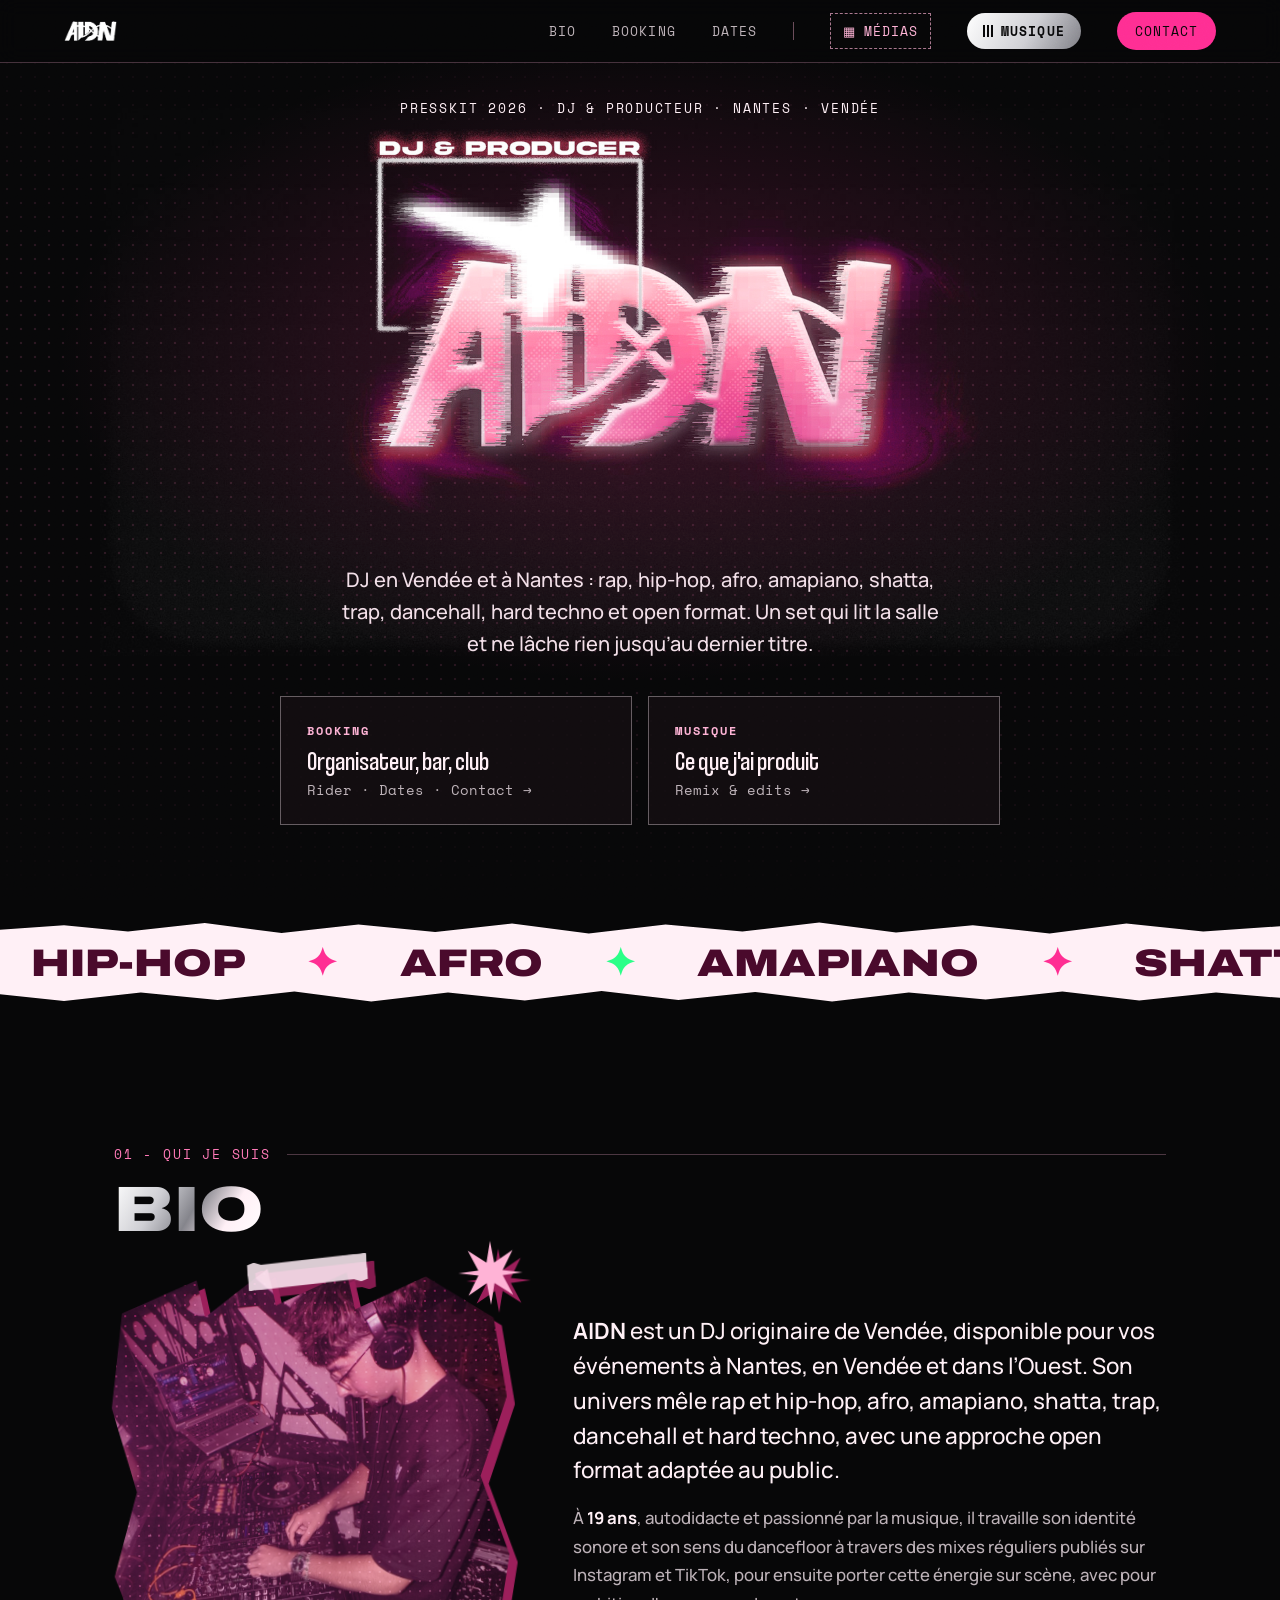
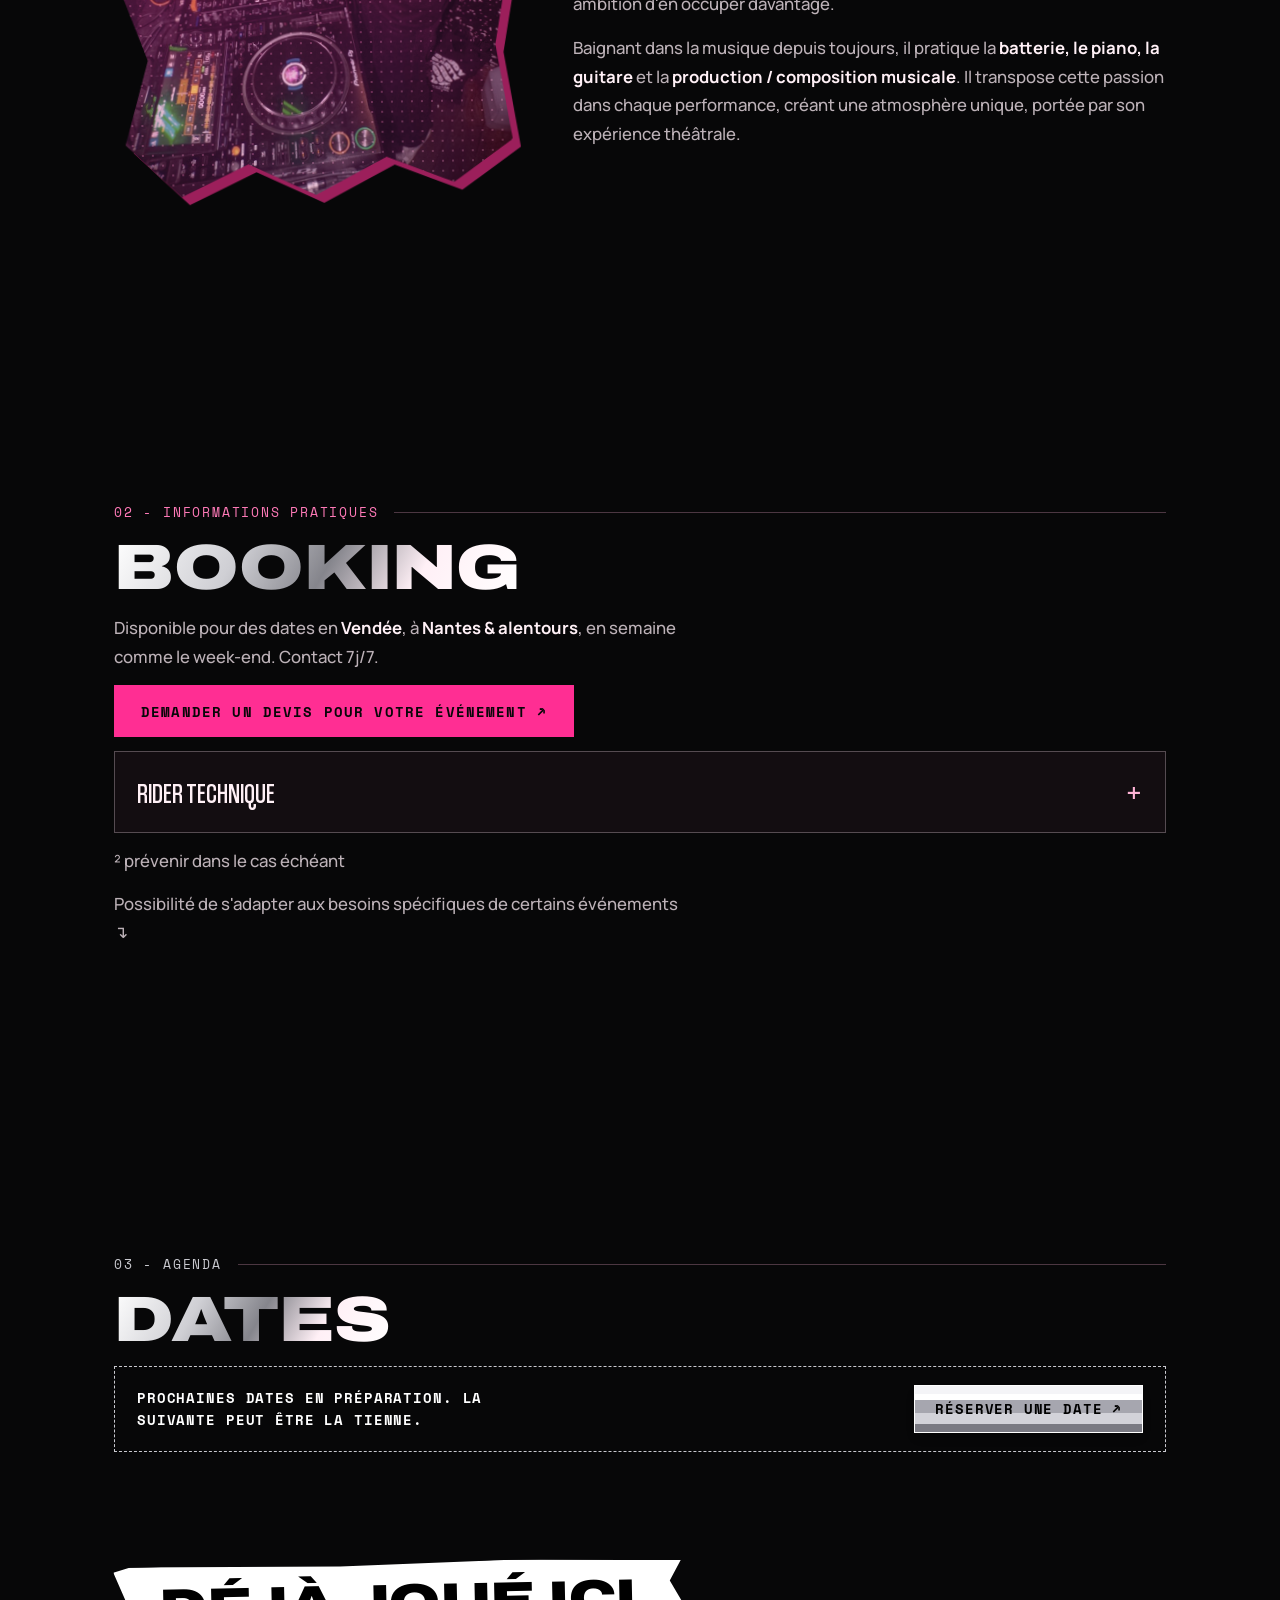
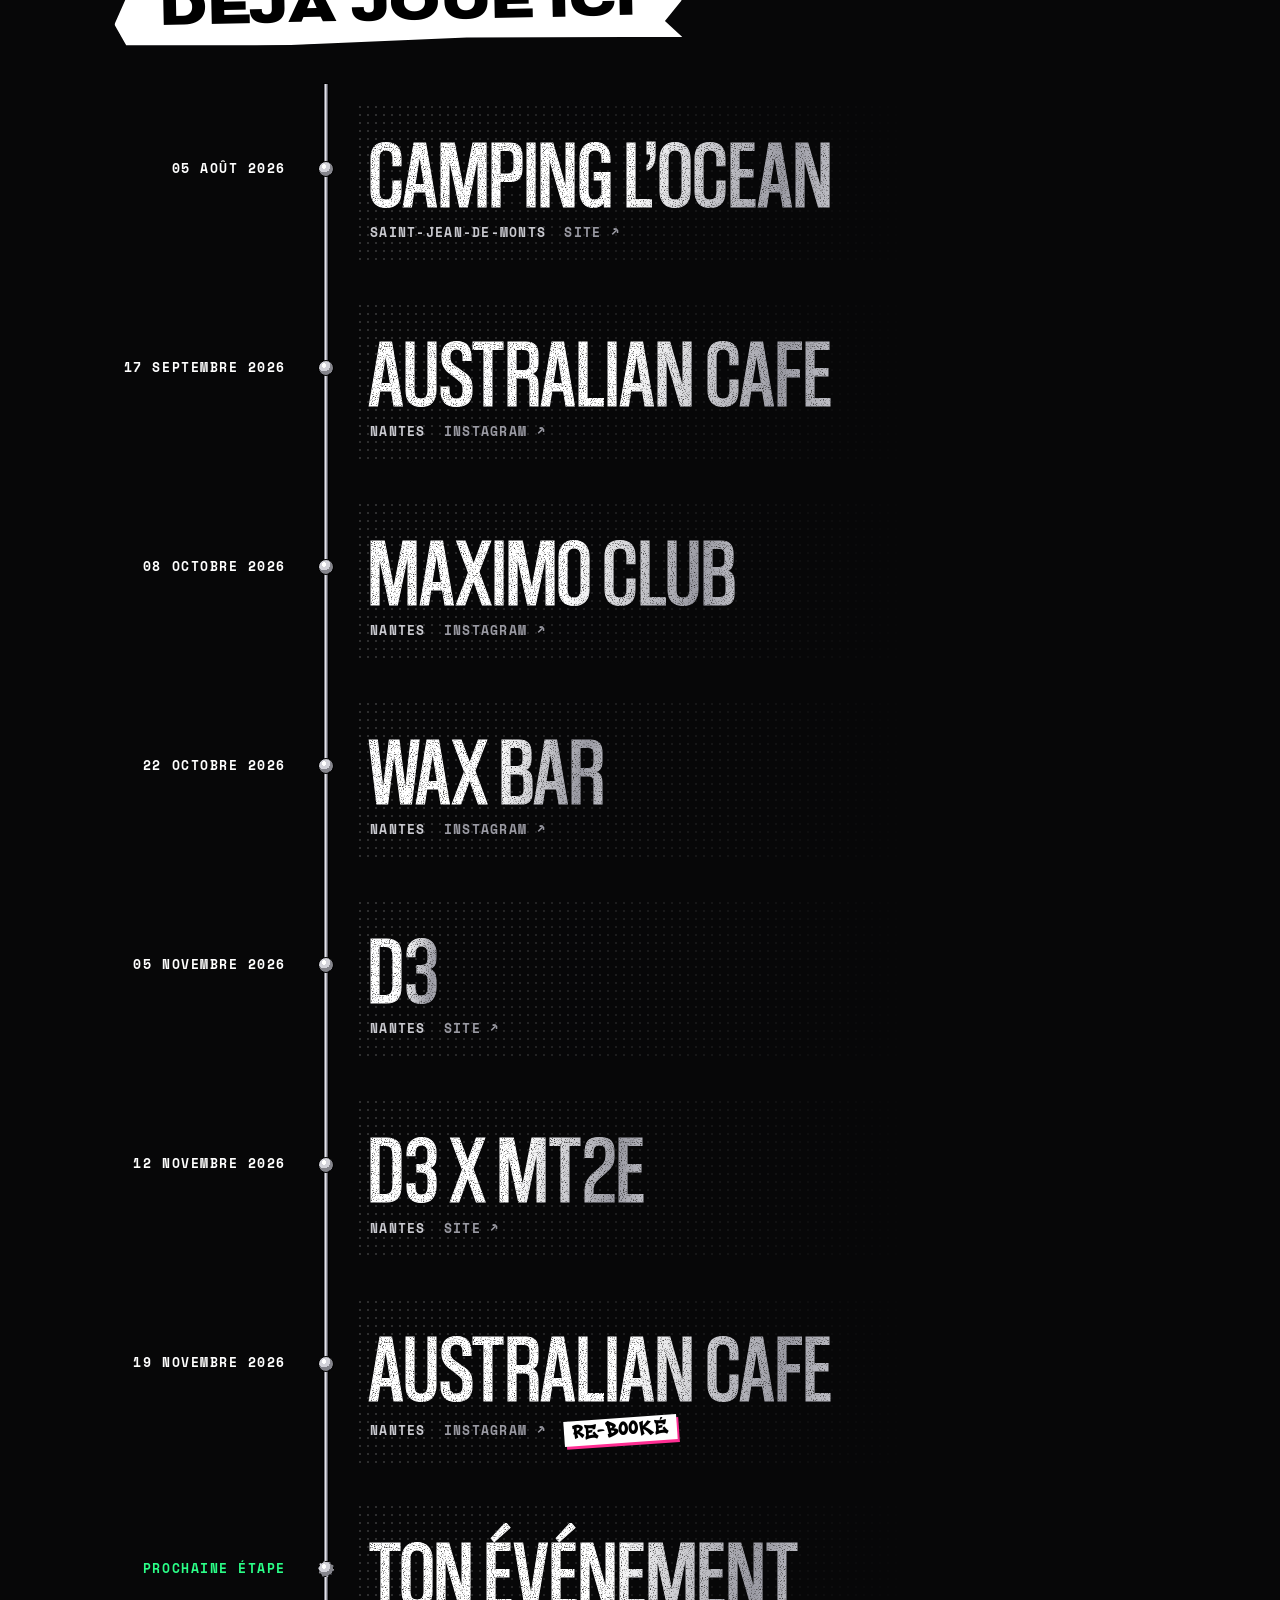
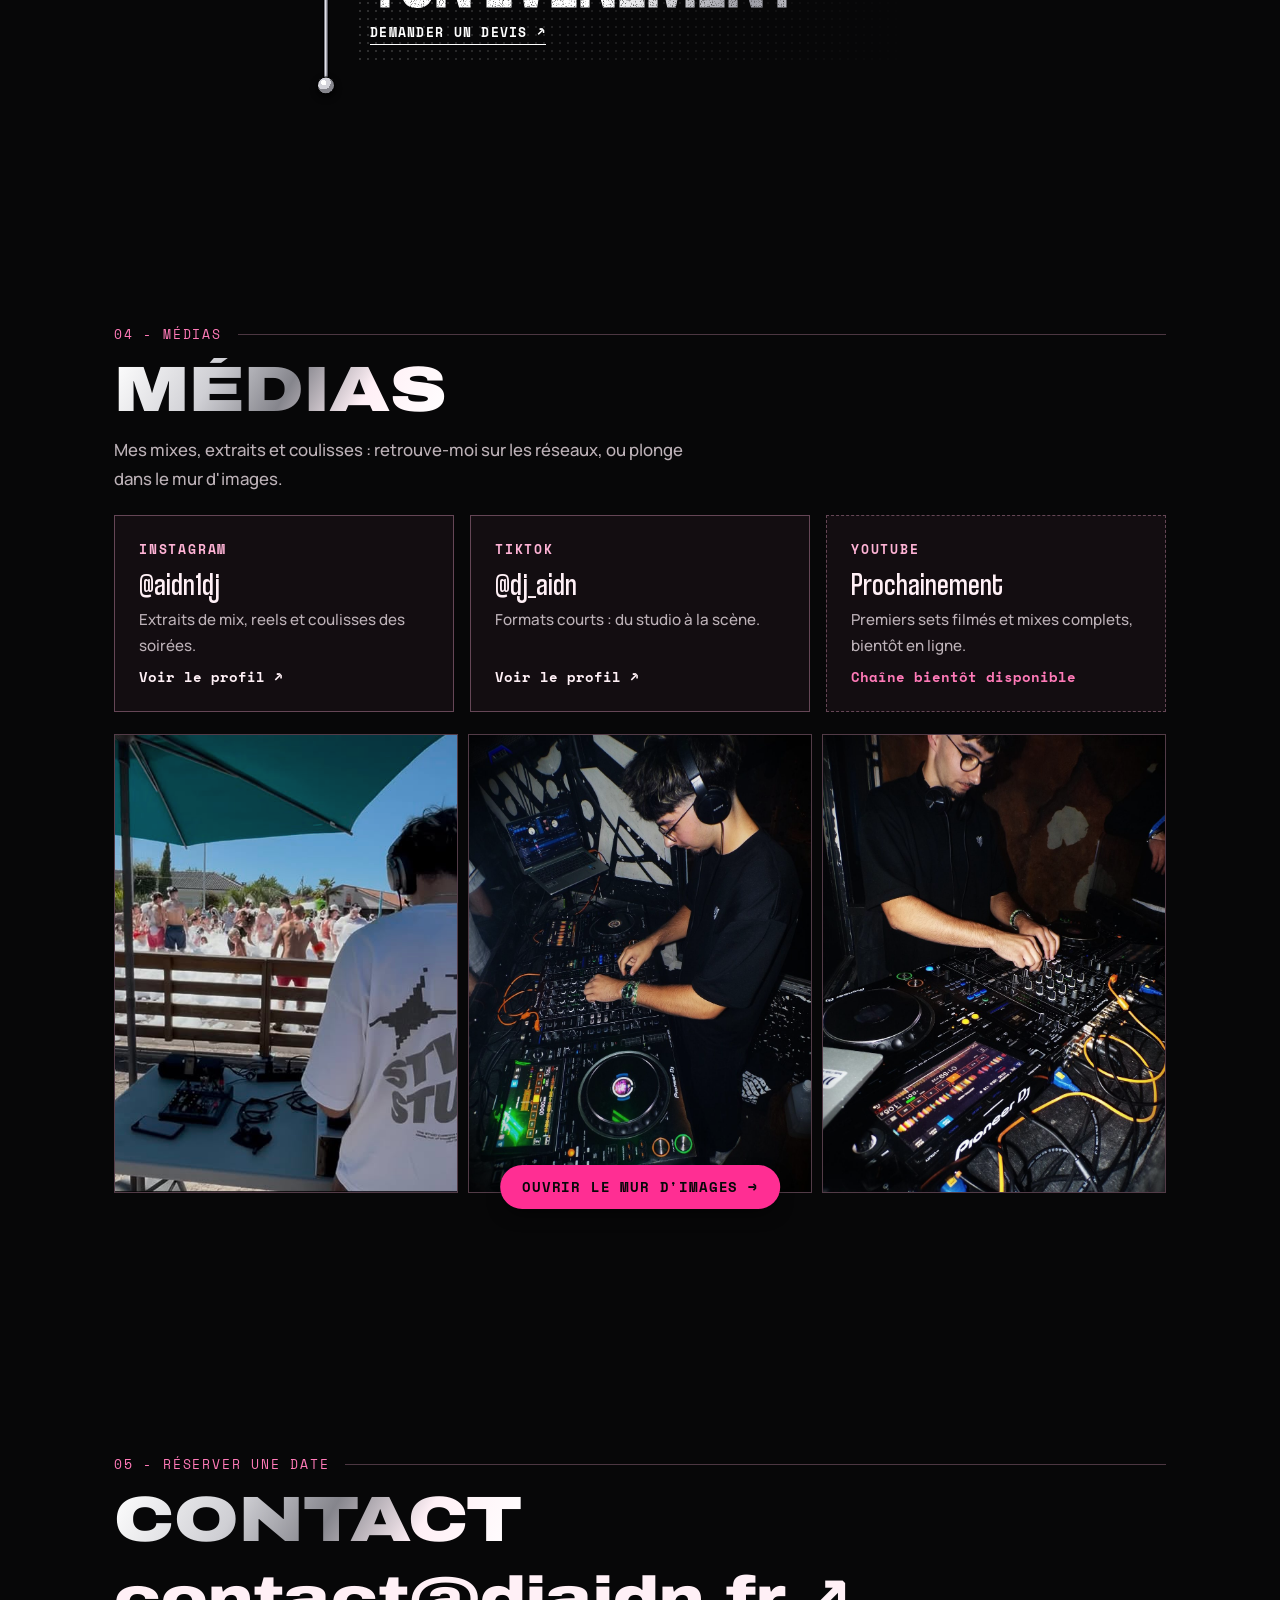
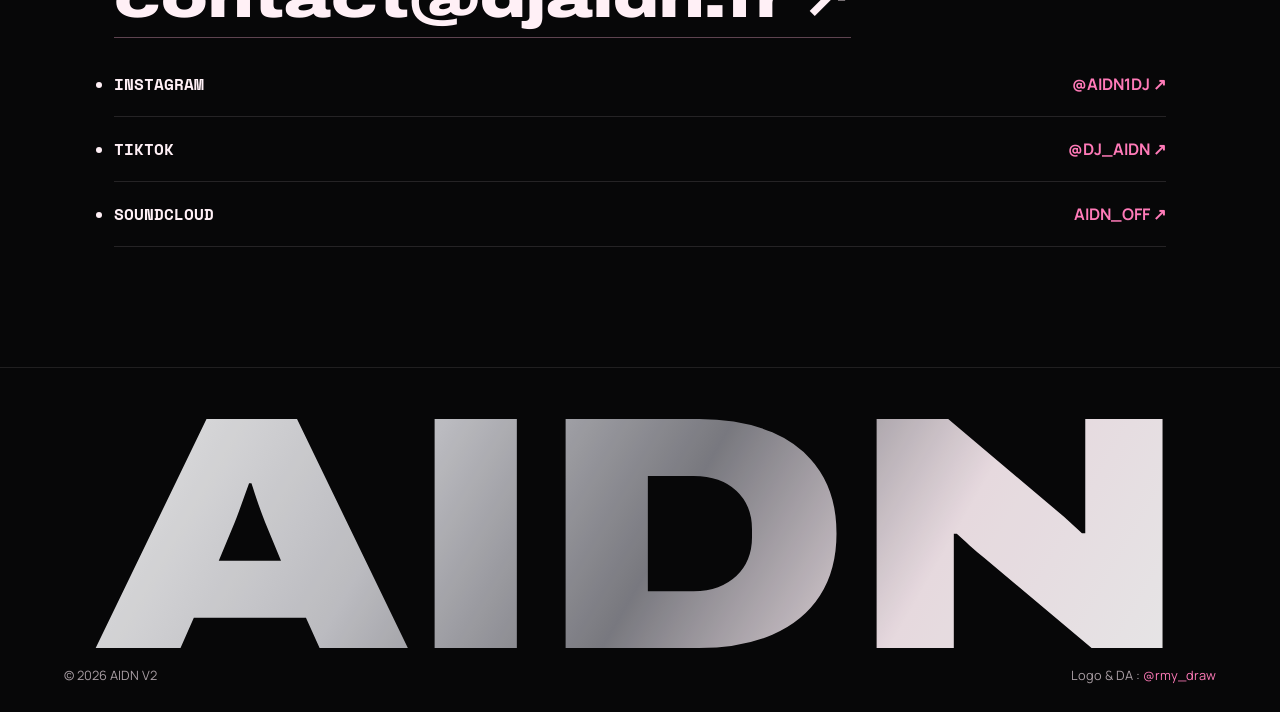
==== commit 2dde7c48: "Dates : versionner CSS/JS pour éviter un ancien script en cache Après la mise en ligne de la frise, " ====
--- a/index.html
+++ b/index.html
@@ -32,10 +32,10 @@
 <link href="https://fonts.googleapis.com/css2?family=Manrope:wght@500;700&family=Space+Mono:wght@400;700&display=swap" rel="stylesheet">
 <link rel="preload" href="assets/fonts/Archivo-Expanded-Black.woff2" as="font" type="font/woff2" crossorigin>
 <link rel="preload" href="assets/fonts/Coolvetica-Rg-Cond.woff2" as="font" type="font/woff2" crossorigin>
-<link rel="stylesheet" href="style.css">
-<link rel="stylesheet" href="gallery.css">
-<link rel="stylesheet" href="dates.css">
-<link rel="stylesheet" href="pro.css">
+<link rel="stylesheet" href="style.css?v=20261124">
+<link rel="stylesheet" href="gallery.css?v=20261124">
+<link rel="stylesheet" href="dates.css?v=20261124">
+<link rel="stylesheet" href="pro.css?v=20261124">
 <script type="application/ld+json">
 {
   "@context": "https://schema.org",
@@ -310,7 +310,7 @@
 </footer>
 </div><!-- /siteWrap -->
 
-<script src="script.js" defer></script>
-<script src="gallery.js" defer></script>
+<script src="script.js?v=20261124" defer></script>
+<script src="gallery.js?v=20261124" defer></script>
 </body>
 </html>
